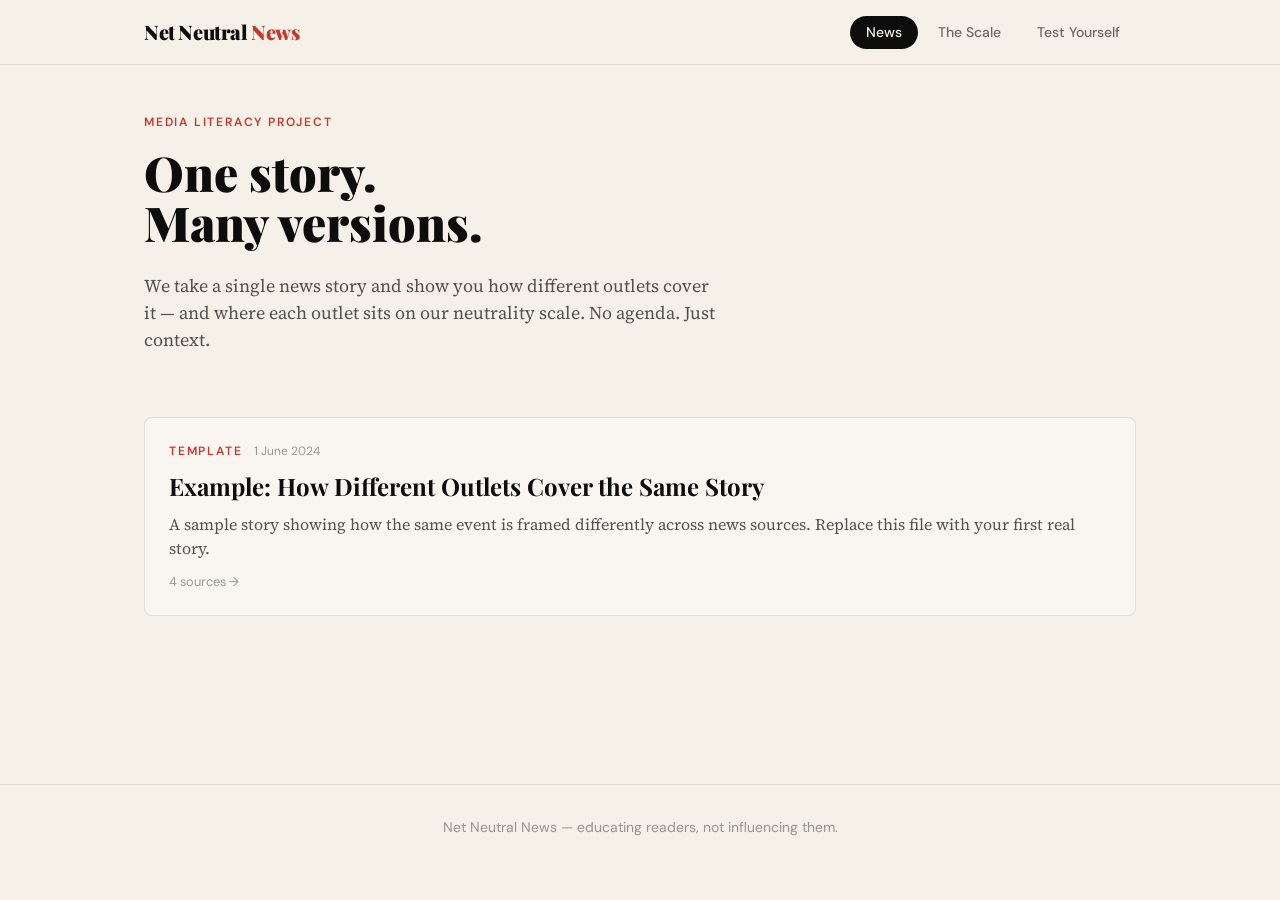
==== index.html @ 78da89da "Fix: moved files to repo root" ====
<!DOCTYPE html>
<html lang="en">
<head>
  <meta charset="UTF-8">
  <meta name="viewport" content="width=device-width, initial-scale=1.0">
  <title>Net Neutral News</title>
  <meta name="description" content="Understand the news without the bias. Compare coverage. Think critically.">
  <link rel="stylesheet" href="/assets/css/style.css">
</head>
<body>
  <div id="navbar-slot"></div>

  <div class="container">
    <p class="eyebrow">Media Literacy Project</p>
    <h1 class="hero">One story.<br>Many versions.</h1>
    <p class="lede">
      We take a single news story and show you how different outlets cover it —
      and where each outlet sits on our neutrality scale. No agenda. Just context.
    </p>

    <div id="stories-list">
      <p class="empty">Loading stories…</p>
    </div>
  </div>

  <div id="footer-slot"></div>

  <script src="/assets/js/site.js"></script>
  <script>
    renderSiteChrome('home');

    (async function () {
      const listEl = document.getElementById('stories-list');
      try {
        const slugs = await loadJSON('stories/index.json');
        if (!slugs.length) {
          listEl.innerHTML = '<p class="empty">No stories yet — add one to /content/stories/</p>';
          return;
        }

        const stories = await Promise.all(
          slugs.map((slug) => loadJSON(`stories/${slug}.json`))
        );
        stories.sort((a, b) => new Date(b.date) - new Date(a.date));

        listEl.innerHTML = stories.map((s) => `
          <a class="story-card" href="/news/?slug=${encodeURIComponent(s.slug)}">
            <div class="story-meta">
              <span class="category">${escapeHTML(s.category)}</span>
              <span class="date">${formatDate(s.date)}</span>
            </div>
            <h2>${escapeHTML(s.title)}</h2>
            <p class="story-summary">${escapeHTML(s.summary)}</p>
            <p class="font-ui" style="margin-top:0.75rem; font-size:0.8rem; color:rgba(13,13,13,0.4);">
              ${s.coverages?.length ?? 0} sources →
            </p>
          </a>
        `).join('');
      } catch (err) {
        console.error(err);
        listEl.innerHTML = '<p class="empty">Failed to load stories.</p>';
      }
    })();
  </script>
</body>
</html>
---- assets/css/style.css ----
@import url('https://fonts.googleapis.com/css2?family=Playfair+Display:wght@400;700;900&family=Source+Serif+4:ital,wght@0,400;0,600;1,400&family=DM+Sans:wght@400;500;600;700&display=swap');

:root {
  --ink: #0D0D0D;
  --paper: #F5F0E8;
  --accent: #C8392B;
  --mist: #ECE9E1;
  --green: #16a34a;
  --red: #dc2626;
}

* { box-sizing: border-box; margin: 0; padding: 0; }

html, body { background: var(--paper); color: var(--ink); }
body {
  font-family: 'Source Serif 4', Georgia, serif;
  min-height: 100vh;
  line-height: 1.5;
}
a { color: inherit; text-decoration: none; }
button { font: inherit; cursor: pointer; }

/* ─── Navbar ───────────────────────────────────────────────── */
.navbar {
  border-bottom: 1px solid rgba(13, 13, 13, 0.1);
  background: rgba(245, 240, 232, 0.9);
  backdrop-filter: blur(8px);
  position: sticky;
  top: 0;
  z-index: 50;
}
.navbar-inner {
  max-width: 1024px;
  margin: 0 auto;
  padding: 0 1rem;
  height: 64px;
  display: flex;
  align-items: center;
  justify-content: space-between;
}
.logo {
  font-family: 'Playfair Display', serif;
  font-weight: 900;
  font-size: 1.25rem;
  letter-spacing: -0.02em;
}
.logo .accent { color: var(--accent); }
.nav-links { display: flex; gap: 0.25rem; flex-wrap: wrap; }
.nav-link {
  padding: 0.375rem 1rem;
  border-radius: 9999px;
  font-family: 'DM Sans', sans-serif;
  font-size: 0.875rem;
  font-weight: 500;
  color: rgba(13, 13, 13, 0.6);
  transition: all 0.2s;
}
.nav-link:hover { color: var(--ink); background: var(--mist); }
.nav-link.active { background: var(--ink); color: var(--paper); }

/* ─── Layout ───────────────────────────────────────────────── */
.container { max-width: 1024px; margin: 0 auto; padding: 3rem 1rem; }
.container-narrow { max-width: 768px; margin: 0 auto; padding: 3rem 1rem; }

/* ─── Typography ───────────────────────────────────────────── */
.eyebrow {
  font-family: 'DM Sans', sans-serif;
  font-size: 0.75rem;
  font-weight: 600;
  letter-spacing: 0.15em;
  text-transform: uppercase;
  color: var(--accent);
  margin-bottom: 1rem;
}
h1.hero {
  font-family: 'Playfair Display', serif;
  font-weight: 900;
  font-size: 3rem;
  line-height: 1.05;
  margin-bottom: 1.5rem;
}
.lede {
  font-size: 1.125rem;
  color: rgba(13, 13, 13, 0.7);
  max-width: 36rem;
  margin-bottom: 4rem;
}
.font-display { font-family: 'Playfair Display', serif; }
.font-ui { font-family: 'DM Sans', sans-serif; }

/* ─── Story list ───────────────────────────────────────────── */
.story-card {
  display: block;
  padding: 1.5rem;
  border: 1px solid rgba(13, 13, 13, 0.1);
  border-radius: 0.5rem;
  background: rgba(255, 255, 255, 0.4);
  margin-bottom: 1.5rem;
  transition: all 0.2s;
}
.story-card:hover { background: rgba(255, 255, 255, 0.8); border-color: rgba(13, 13, 13, 0.3); }
.story-card h2 {
  font-family: 'Playfair Display', serif;
  font-weight: 700;
  font-size: 1.5rem;
  margin: 0.5rem 0;
  transition: color 0.2s;
}
.story-card:hover h2 { color: var(--accent); }
.story-meta {
  display: flex; align-items: center; gap: 0.75rem;
  font-family: 'DM Sans', sans-serif; font-size: 0.75rem;
}
.story-meta .category {
  font-weight: 600; letter-spacing: 0.15em;
  text-transform: uppercase; color: var(--accent);
}
.story-meta .date { color: rgba(13, 13, 13, 0.4); }
.story-summary { color: rgba(13, 13, 13, 0.7); }

/* ─── Story detail ─────────────────────────────────────────── */
.back-link {
  font-family: 'DM Sans', sans-serif; font-size: 0.875rem;
  color: rgba(13, 13, 13, 0.4); margin-bottom: 2rem; display: inline-block;
}
.back-link:hover { color: var(--ink); }
.story-header {
  margin-bottom: 3rem; padding-bottom: 2rem;
  border-bottom: 1px solid rgba(13, 13, 13, 0.1);
}
.story-header h1 {
  font-family: 'Playfair Display', serif;
  font-weight: 900; font-size: 3rem; line-height: 1.1; margin: 1rem 0 1.5rem;
}
.story-summary-large { font-size: 1.25rem; color: rgba(13, 13, 13, 0.7); }
.section-label {
  font-family: 'DM Sans', sans-serif;
  font-size: 0.75rem; font-weight: 600;
  letter-spacing: 0.15em; text-transform: uppercase;
  color: rgba(13, 13, 13, 0.5); margin-bottom: 1.5rem;
}
.coverage {
  border: 1px solid rgba(13, 13, 13, 0.1);
  border-radius: 0.5rem; padding: 1.5rem;
  background: rgba(255, 255, 255, 0.4);
  margin-bottom: 1.5rem;
}
.coverage-head {
  display: flex; justify-content: space-between;
  gap: 1rem; margin-bottom: 1rem; flex-wrap: wrap;
}
.source-name { font-family: 'Playfair Display', serif; font-weight: 700; font-size: 1.125rem; }
.source-desc { font-family: 'DM Sans', sans-serif; font-size: 0.75rem; color: rgba(13, 13, 13, 0.5); margin-top: 0.125rem; }
.coverage-headline {
  font-family: 'Playfair Display', serif; font-weight: 700; font-size: 1.25rem;
  margin-bottom: 0.5rem; line-height: 1.3;
}
.coverage-excerpt { font-style: italic; color: rgba(13, 13, 13, 0.7); margin-bottom: 1rem; }
.bias-notes {
  border-left: 2px solid var(--accent);
  padding: 0.25rem 0 0.25rem 1rem;
  background: rgba(200, 57, 43, 0.05);
}
.bias-notes-label {
  font-family: 'DM Sans', sans-serif; font-size: 0.625rem; font-weight: 600;
  letter-spacing: 0.15em; text-transform: uppercase;
  color: var(--accent); margin-bottom: 0.25rem;
}
.bias-notes-text { font-family: 'DM Sans', sans-serif; font-size: 0.875rem; color: rgba(13, 13, 13, 0.8); }
.read-original {
  display: inline-block; margin-top: 1rem;
  font-family: 'DM Sans', sans-serif; font-size: 0.75rem;
  color: rgba(13, 13, 13, 0.4);
}
.read-original:hover { color: var(--accent); }

/* ─── Bias mini-bar (in coverage) ──────────────────────────── */
.bias-indicator { width: 10rem; flex-shrink: 0; }
.bias-bar-header { display: flex; justify-content: space-between; margin-bottom: 0.375rem;
  font-family: 'DM Sans', sans-serif; font-size: 0.625rem;
  font-weight: 600; letter-spacing: 0.15em; text-transform: uppercase;
}
.bias-bar-header .lbl { color: rgba(13, 13, 13, 0.5); }
.bias-bar-header .val { color: var(--ink); }
.bias-bar {
  position: relative; height: 0.5rem; border-radius: 9999px;
  background: linear-gradient(to right,
    #1d4ed8 0%, #3b82f6 20%, #93c5fd 35%,
    #16a34a 50%, #fca5a5 65%, #ef4444 80%, #991b1b 100%);
}
.bias-marker {
  position: absolute; top: 50%;
  transform: translate(-50%, -50%);
  width: 0.75rem; height: 0.75rem;
  background: var(--ink); border-radius: 9999px;
  border: 2px solid var(--paper);
  box-shadow: 0 2px 4px rgba(0,0,0,0.2);
}

/* ─── Reflection block ─────────────────────────────────────── */
.reflection {
  background: var(--ink); color: var(--paper);
  padding: 2rem; border-radius: 0.5rem; margin-top: 4rem;
}
.reflection h3 { font-family: 'Playfair Display', serif; font-size: 1.5rem; line-height: 1.3; margin: 0.75rem 0 1rem; }
.reflection .quiet { color: rgba(245, 240, 232, 0.6); }
.btn {
  display: inline-block; padding: 0.5rem 1.25rem;
  background: var(--accent); color: var(--paper);
  border-radius: 9999px; border: none;
  font-family: 'DM Sans', sans-serif; font-size: 0.875rem; font-weight: 600;
  transition: background 0.2s;
}
.btn:hover { background: #a82d22; }
.btn-dark { background: var(--ink); }
.btn-dark:hover { background: var(--accent); }
.btn-ghost { background: transparent; color: var(--ink); border: 1px solid rgba(13,13,13,0.2); }
.btn-ghost:hover { background: var(--mist); }

/* ─── Compass page ─────────────────────────────────────────── */
.compass-axes-grid {
  display: grid; grid-template-columns: 1fr 1fr;
  gap: 1.5rem; margin-bottom: 3rem;
}
@media (max-width: 720px) { .compass-axes-grid { grid-template-columns: 1fr; } }
.axis-card {
  border: 1px solid rgba(13, 13, 13, 0.1);
  border-radius: 0.5rem; padding: 1.5rem;
  background: rgba(255, 255, 255, 0.4);
}
.axis-card h3 {
  font-family: 'Playfair Display', serif;
  font-weight: 700; font-size: 1.5rem; margin: 0.5rem 0 0.75rem;
}
.compass-plot-wrapper { max-width: 36rem; margin: 0 auto; }
.compass-plot {
  position: relative; aspect-ratio: 1;
  border: 1px solid rgba(13, 13, 13, 0.2);
  border-radius: 0.5rem;
  background: rgba(255, 255, 255, 0.4);
  overflow: hidden;
}
.compass-quadrants { position: absolute; inset: 0; display: grid; grid-template: 1fr 1fr / 1fr 1fr; }
.compass-quadrants > div:nth-child(1) { background: rgba(219, 234, 254, 0.4); }
.compass-quadrants > div:nth-child(2) { background: rgba(254, 226, 226, 0.4); }
.compass-quadrants > div:nth-child(3) { background: rgba(219, 234, 254, 0.6); }
.compass-quadrants > div:nth-child(4) { background: rgba(254, 226, 226, 0.6); }
.compass-axis-h, .compass-axis-v { position: absolute; background: rgba(13, 13, 13, 0.3); }
.compass-axis-h { top: 50%; left: 0; right: 0; height: 1px; }
.compass-axis-v { left: 50%; top: 0; bottom: 0; width: 1px; }
.compass-label {
  position: absolute;
  font-family: 'DM Sans', sans-serif; font-size: 0.625rem;
  font-weight: 600; letter-spacing: 0.15em; text-transform: uppercase;
}
.compass-label.top { top: 0.5rem; left: 50%; transform: translateX(-50%); color: rgba(13, 13, 13, 0.5); }
.compass-label.bottom { bottom: 0.5rem; left: 50%; transform: translateX(-50%); color: var(--accent); }
.compass-label.left { left: 0.5rem; top: 50%; transform: translateY(-50%) rotate(-90deg); color: #1d4ed8; }
.compass-label.right { right: 0.5rem; top: 50%; transform: translateY(-50%) rotate(90deg); color: #991b1b; }
.compass-dot {
  position: absolute; cursor: pointer;
  transform: translate(-50%, -50%);
  z-index: 2;
}
.compass-dot .point {
  width: 0.75rem; height: 0.75rem;
  border-radius: 9999px; background: var(--ink);
  box-shadow: 0 0 0 4px rgba(245, 240, 232, 0.8);
  transition: all 0.2s;
}
.compass-dot:hover .point { transform: scale(1.5); box-shadow: 0 0 0 4px rgba(200, 57, 43, 0.3); }
.compass-dot .dot-label {
  position: absolute; top: 1rem; left: 50%;
  transform: translateX(-50%); white-space: nowrap;
  font-family: 'DM Sans', sans-serif; font-size: 0.6875rem; font-weight: 600;
}
.compass-dot.user-dot .point {
  background: var(--accent); width: 1.25rem; height: 1.25rem;
  box-shadow: 0 0 0 6px rgba(200, 57, 43, 0.25);
  z-index: 3;
}
.compass-dot.user-dot .dot-label {
  font-weight: 700; color: var(--accent);
  font-size: 0.75rem; top: 1.5rem;
}
.compass-info {
  margin-top: 1.5rem; padding: 1rem;
  background: var(--ink); color: var(--paper);
  border-radius: 0.5rem; min-height: 4.5rem;
}
.compass-info.empty { color: rgba(245, 240, 232, 0.4); font-style: italic; }
.compass-info .name { font-family: 'Playfair Display', serif; font-weight: 700; font-size: 1.125rem; }
.compass-info .desc { font-size: 0.875rem; color: rgba(245, 240, 232, 0.7); margin-top: 0.25rem; }

.method-note {
  margin-top: 4rem; padding: 1.5rem;
  border-left: 4px solid var(--ink); background: var(--mist);
}
.method-note p { color: rgba(13, 13, 13, 0.8); margin-top: 0.5rem; }

/* ─── Quiz ─────────────────────────────────────────────────── */
.quiz-progress-meta {
  display: flex; justify-content: space-between;
  font-family: 'DM Sans', sans-serif; font-size: 0.75rem;
  color: rgba(13, 13, 13, 0.5); margin-bottom: 0.75rem;
}
.quiz-progress-meta .cat {
  text-transform: uppercase; letter-spacing: 0.15em; font-weight: 600;
}
.quiz-progress-bar {
  height: 0.25rem; background: var(--mist);
  border-radius: 9999px; overflow: hidden; margin-bottom: 2.5rem;
}
.quiz-progress-fill {
  height: 100%; background: var(--accent);
  transition: width 0.3s; width: 0%;
}
.quiz-question {
  font-family: 'Playfair Display', serif; font-weight: 700;
  font-size: 1.75rem; line-height: 1.3; margin-bottom: 2rem;
}
.quiz-options { display: flex; flex-direction: column; gap: 0.75rem; margin-bottom: 2rem; }
.quiz-option {
  width: 100%; text-align: left; padding: 1rem;
  border-radius: 0.5rem;
  border: 2px solid rgba(13, 13, 13, 0.1);
  background: rgba(255, 255, 255, 0.4);
  font-family: 'Source Serif 4', Georgia, serif;
  font-size: 1rem; color: var(--ink);
  transition: all 0.2s;
}
.quiz-option:hover:not(:disabled) {
  border-color: rgba(13, 13, 13, 0.4);
  background: rgba(255, 255, 255, 0.8);
}
.quiz-option.selected { border-color: var(--ink); background: rgba(255, 255, 255, 0.95); }
.quiz-option.correct { border-color: var(--green); background: #f0fdf4; }
.quiz-option.wrong { border-color: var(--red); background: #fef2f2; }
.quiz-option.dimmed { opacity: 0.5; }
.quiz-option:disabled { cursor: default; }
.quiz-explanation {
  padding: 1.25rem; background: var(--ink); color: var(--paper);
  border-radius: 0.5rem; margin-bottom: 1.5rem;
}
.quiz-explanation .label {
  font-family: 'DM Sans', sans-serif; font-size: 0.625rem;
  font-weight: 600; letter-spacing: 0.15em; text-transform: uppercase;
  color: var(--accent); margin-bottom: 0.5rem;
}

/* Quiz mode chooser */
.mode-chooser { display: grid; grid-template-columns: 1fr 1fr; gap: 1.25rem; }
@media (max-width: 640px) { .mode-chooser { grid-template-columns: 1fr; } }
.mode-card {
  display: block; padding: 2rem;
  border: 2px solid rgba(13, 13, 13, 0.1);
  border-radius: 0.5rem;
  background: rgba(255, 255, 255, 0.5);
  transition: all 0.2s;
}
.mode-card:hover { border-color: var(--ink); background: rgba(255, 255, 255, 0.9); }
.mode-card h2 { font-family: 'Playfair Display', serif; font-weight: 700; font-size: 1.5rem; margin: 0.5rem 0 0.75rem; }
.mode-card p { color: rgba(13, 13, 13, 0.7); font-size: 0.95rem; }

/* Quiz result */
.quiz-result { text-align: center; }
.quiz-score {
  font-family: 'Playfair Display', serif; font-weight: 900;
  font-size: 4.5rem; margin: 0.5rem 0; line-height: 1;
}
.quiz-verdict {
  font-family: 'Playfair Display', serif; font-weight: 700;
  font-size: 1.5rem; margin-bottom: 1rem;
}
.quiz-result-text { color: rgba(13, 13, 13, 0.7); max-width: 32rem; margin: 0 auto 2rem; }
.quiz-result-actions { display: flex; gap: 0.75rem; justify-content: center; flex-wrap: wrap; }
.share-row {
  margin-top: 1.5rem; padding: 1rem;
  background: var(--mist); border-radius: 0.5rem;
  display: flex; gap: 0.5rem; align-items: center;
}
.share-row input {
  flex: 1; padding: 0.5rem 0.75rem;
  border: 1px solid rgba(13, 13, 13, 0.2);
  border-radius: 0.25rem; background: white;
  font-family: 'DM Sans', sans-serif; font-size: 0.875rem;
  color: var(--ink);
}
.share-row .copy-btn { white-space: nowrap; }
.copy-feedback {
  font-family: 'DM Sans', sans-serif; font-size: 0.75rem;
  color: var(--green); opacity: 0; transition: opacity 0.2s;
}
.copy-feedback.show { opacity: 1; }

footer {
  border-top: 1px solid rgba(13, 13, 13, 0.1);
  margin-top: 6rem; padding: 2rem; text-align: center;
  font-family: 'DM Sans', sans-serif; font-size: 0.875rem;
  color: rgba(13, 13, 13, 0.4);
}

.hidden { display: none !important; }
.empty { font-family: 'DM Sans', sans-serif; color: rgba(13, 13, 13, 0.4); }

@media (max-width: 640px) {
  h1.hero, .story-header h1 { font-size: 2.25rem; }
  .quiz-question { font-size: 1.375rem; }
}
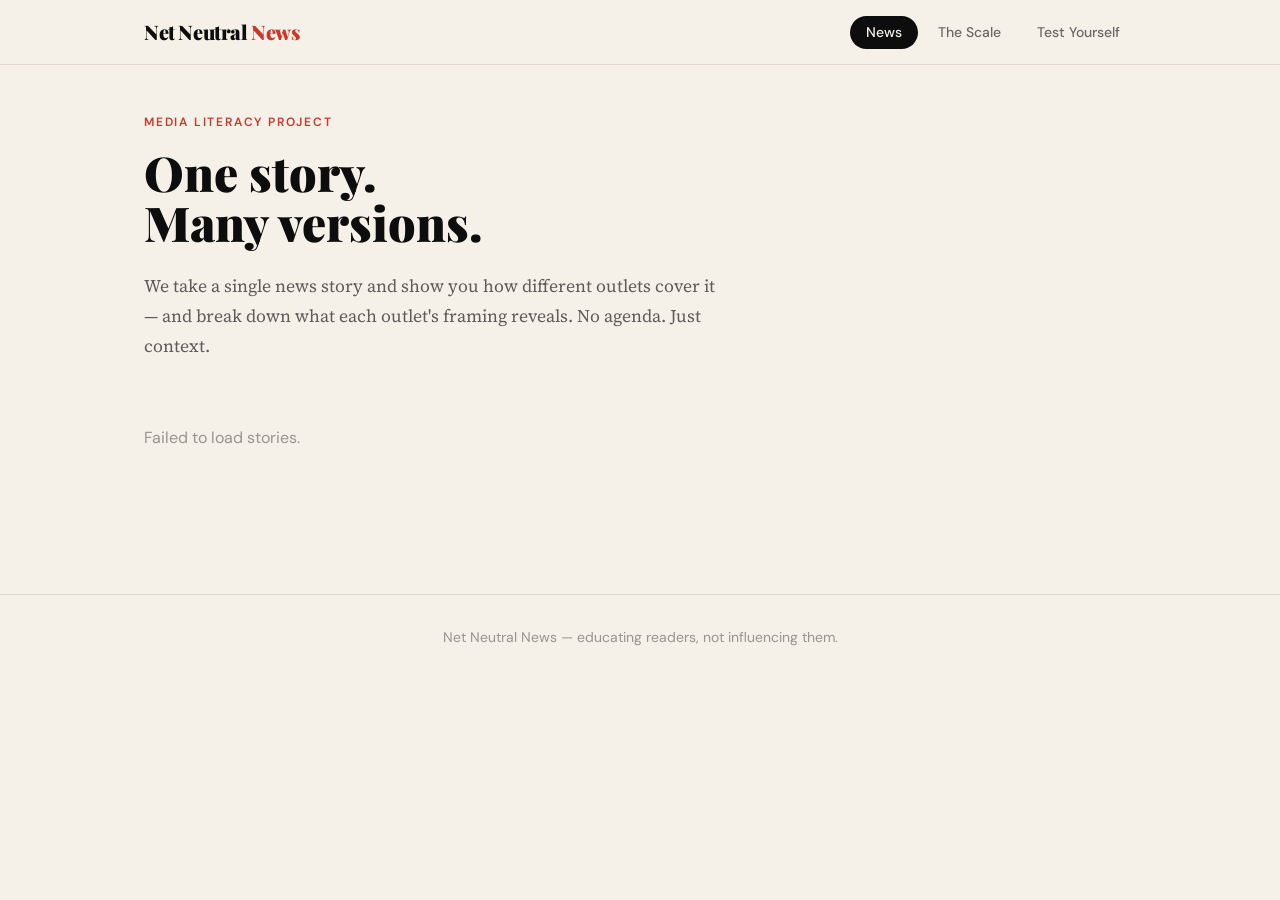
==== commit 142c0d55: "Add June 2 news stories with source comparisons" ====
--- a/index.html
+++ b/index.html
@@ -6,17 +6,59 @@
   <title>Net Neutral News</title>
   <meta name="description" content="Understand the news without the bias. Compare coverage. Think critically.">
   <link rel="stylesheet" href="/assets/css/style.css">
+  <style>
+    .section-heading {
+      font-family: 'DM Sans', sans-serif;
+      font-size: 0.7rem;
+      font-weight: 700;
+      letter-spacing: 0.2em;
+      text-transform: uppercase;
+      color: rgba(13,13,13,0.4);
+      padding: 0.5rem 0 0.75rem;
+      border-top: 1px solid rgba(13,13,13,0.1);
+      margin-top: 2.5rem;
+      margin-bottom: 1rem;
+    }
+    .section-heading:first-child { border-top: none; margin-top: 0; }
+    .story-card-row {
+      display: flex;
+      justify-content: space-between;
+      align-items: flex-start;
+      gap: 1rem;
+    }
+    .story-card-row .sources-count {
+      font-family: 'DM Sans', sans-serif;
+      font-size: 0.75rem;
+      color: rgba(13,13,13,0.35);
+      white-space: nowrap;
+      margin-top: 0.25rem;
+      flex-shrink: 0;
+    }
+    .story-card p.summary {
+      color: rgba(13,13,13,0.65);
+      font-size: 0.975rem;
+      margin-top: 0.375rem;
+    }
+    .date-badge {
+      font-family: 'DM Sans', sans-serif;
+      font-size: 0.7rem;
+      color: rgba(13,13,13,0.35);
+      margin-top: 0.25rem;
+    }
+  </style>
 </head>
 <body>
   <div id="navbar-slot"></div>
 
   <div class="container">
-    <p class="eyebrow">Media Literacy Project</p>
-    <h1 class="hero">One story.<br>Many versions.</h1>
-    <p class="lede">
-      We take a single news story and show you how different outlets cover it —
-      and where each outlet sits on our neutrality scale. No agenda. Just context.
-    </p>
+    <div style="max-width:36rem; margin-bottom:4rem;">
+      <p class="eyebrow">Media Literacy Project</p>
+      <h1 class="hero">One story.<br>Many versions.</h1>
+      <p style="font-size:1.1rem; color:rgba(13,13,13,0.65); line-height:1.7;">
+        We take a single news story and show you how different outlets cover it —
+        and break down what each outlet's framing reveals. No agenda. Just context.
+      </p>
+    </div>
 
     <div id="stories-list">
       <p class="empty">Loading stories…</p>
@@ -29,34 +71,52 @@
   <script>
     renderSiteChrome('home');
 
+    // Category display order
+    const CATEGORY_ORDER = ['Geopolitical', 'Economy', 'Maharashtra', 'Mumbai', 'Template'];
+
     (async function () {
       const listEl = document.getElementById('stories-list');
       try {
         const slugs = await loadJSON('stories/index.json');
         if (!slugs.length) {
-          listEl.innerHTML = '<p class="empty">No stories yet — add one to /content/stories/</p>';
+          listEl.innerHTML = '<p class="empty">No stories yet.</p>';
           return;
         }
 
-        const stories = await Promise.all(
-          slugs.map((slug) => loadJSON(`stories/${slug}.json`))
-        );
+        const stories = await Promise.all(slugs.map(s => loadJSON('stories/' + s + '.json')));
         stories.sort((a, b) => new Date(b.date) - new Date(a.date));
 
-        listEl.innerHTML = stories.map((s) => `
-          <a class="story-card" href="/news/?slug=${encodeURIComponent(s.slug)}">
-            <div class="story-meta">
-              <span class="category">${escapeHTML(s.category)}</span>
-              <span class="date">${formatDate(s.date)}</span>
-            </div>
-            <h2>${escapeHTML(s.title)}</h2>
-            <p class="story-summary">${escapeHTML(s.summary)}</p>
-            <p class="font-ui" style="margin-top:0.75rem; font-size:0.8rem; color:rgba(13,13,13,0.4);">
-              ${s.coverages?.length ?? 0} sources →
-            </p>
-          </a>
+        // Group by category
+        const grouped = {};
+        for (const s of stories) {
+          const cat = s.category || 'Other';
+          if (!grouped[cat]) grouped[cat] = [];
+          grouped[cat].push(s);
+        }
+
+        // Render in order
+        const cats = [
+          ...CATEGORY_ORDER.filter(c => grouped[c]),
+          ...Object.keys(grouped).filter(c => !CATEGORY_ORDER.includes(c))
+        ];
+
+        listEl.innerHTML = cats.map(cat => `
+          <div class="section-heading">${escapeHTML(cat)}</div>
+          ${grouped[cat].map(s => `
+            <a class="story-card" href="/news/?slug=${encodeURIComponent(s.slug)}">
+              <div class="story-card-row">
+                <div>
+                  <h2>${escapeHTML(s.title)}</h2>
+                  <p class="summary">${escapeHTML(s.summary)}</p>
+                  <p class="date-badge">${formatDate(s.date)}</p>
+                </div>
+                <span class="sources-count">${(s.coverages || []).length} sources →</span>
+              </div>
+            </a>
+          `).join('')}
         `).join('');
-      } catch (err) {
+
+      } catch(err) {
         console.error(err);
         listEl.innerHTML = '<p class="empty">Failed to load stories.</p>';
       }
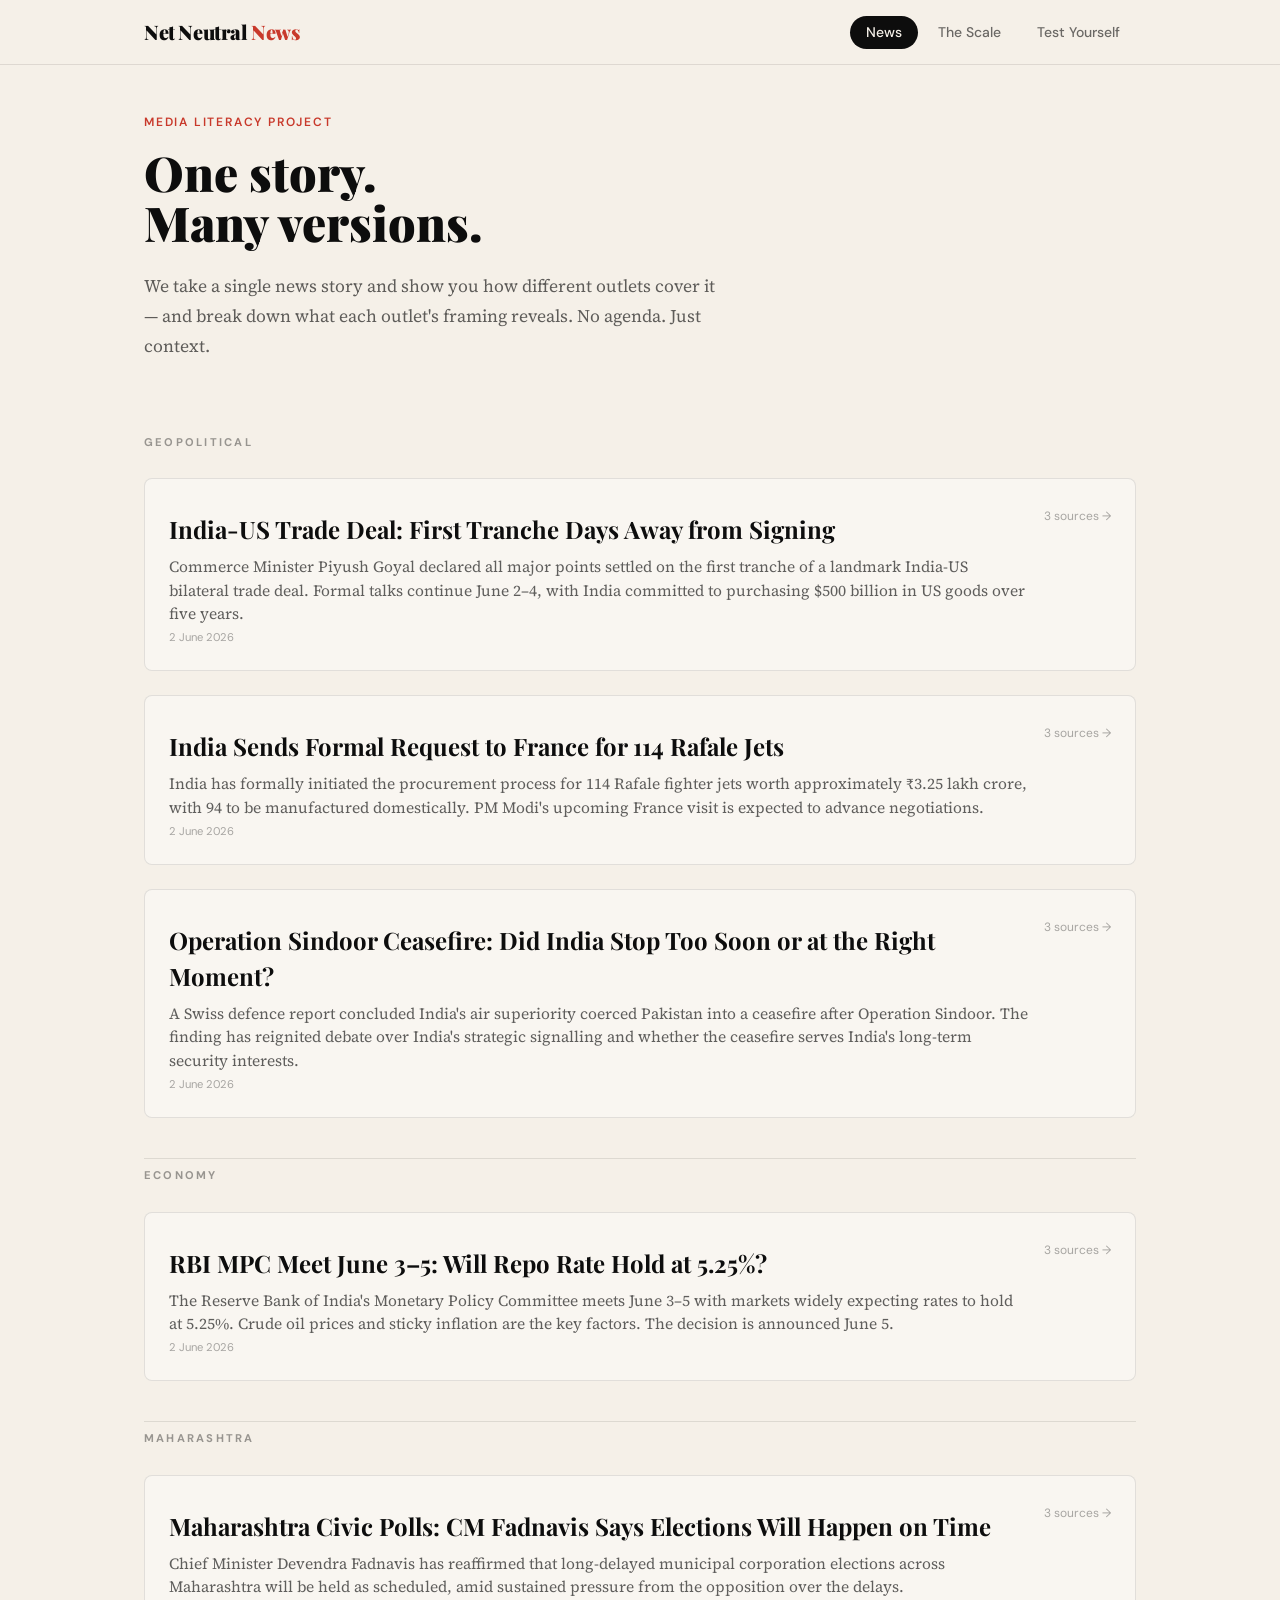
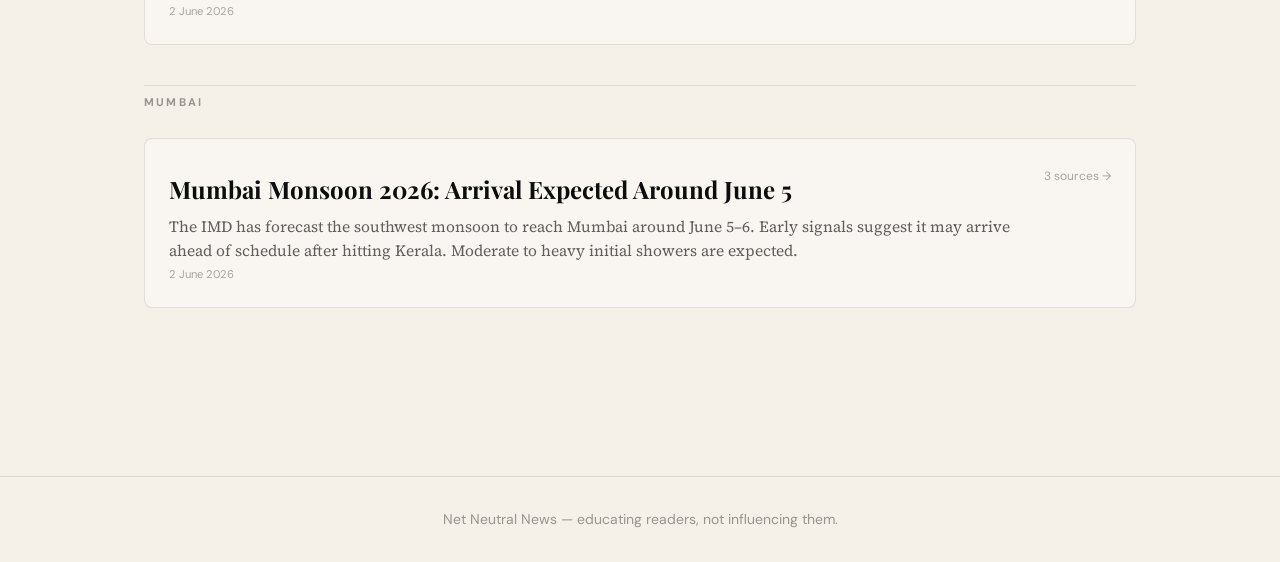
==== commit aa173e91: "Better story error handling and diagnostics" ====
--- a/index.html
+++ b/index.html
@@ -78,12 +78,35 @@
       const listEl = document.getElementById('stories-list');
       try {
         const slugs = await loadJSON('stories/index.json');
+        console.log('Loaded index, slugs:', slugs);
+
         if (!slugs.length) {
           listEl.innerHTML = '<p class="empty">No stories yet.</p>';
           return;
         }
 
-        const stories = await Promise.all(slugs.map(s => loadJSON('stories/' + s + '.json')));
+        // Load each story individually — one failure won't kill the rest
+        const results = await Promise.allSettled(
+          slugs.map(s => loadJSON('stories/' + s + '.json'))
+        );
+
+        const stories = results
+          .map((r, i) => {
+            if (r.status === 'rejected') {
+              console.warn('Failed to load story:', slugs[i], r.reason);
+              return null;
+            }
+            return r.value;
+          })
+          .filter(Boolean);
+
+        console.log('Loaded stories:', stories.length);
+
+        if (!stories.length) {
+          listEl.innerHTML = '<p class="empty">No stories could be loaded.</p>';
+          return;
+        }
+
         stories.sort((a, b) => new Date(b.date) - new Date(a.date));
 
         // Group by category
@@ -117,10 +140,10 @@
         `).join('');
 
       } catch(err) {
-        console.error(err);
-        listEl.innerHTML = '<p class="empty">Failed to load stories.</p>';
+        console.error('Story loader error:', err);
+        listEl.innerHTML = '<p class="empty">Error: ' + escapeHTML(err.message) + '</p>';
       }
     })();
   </script>
 </body>
-</html>
+</html>
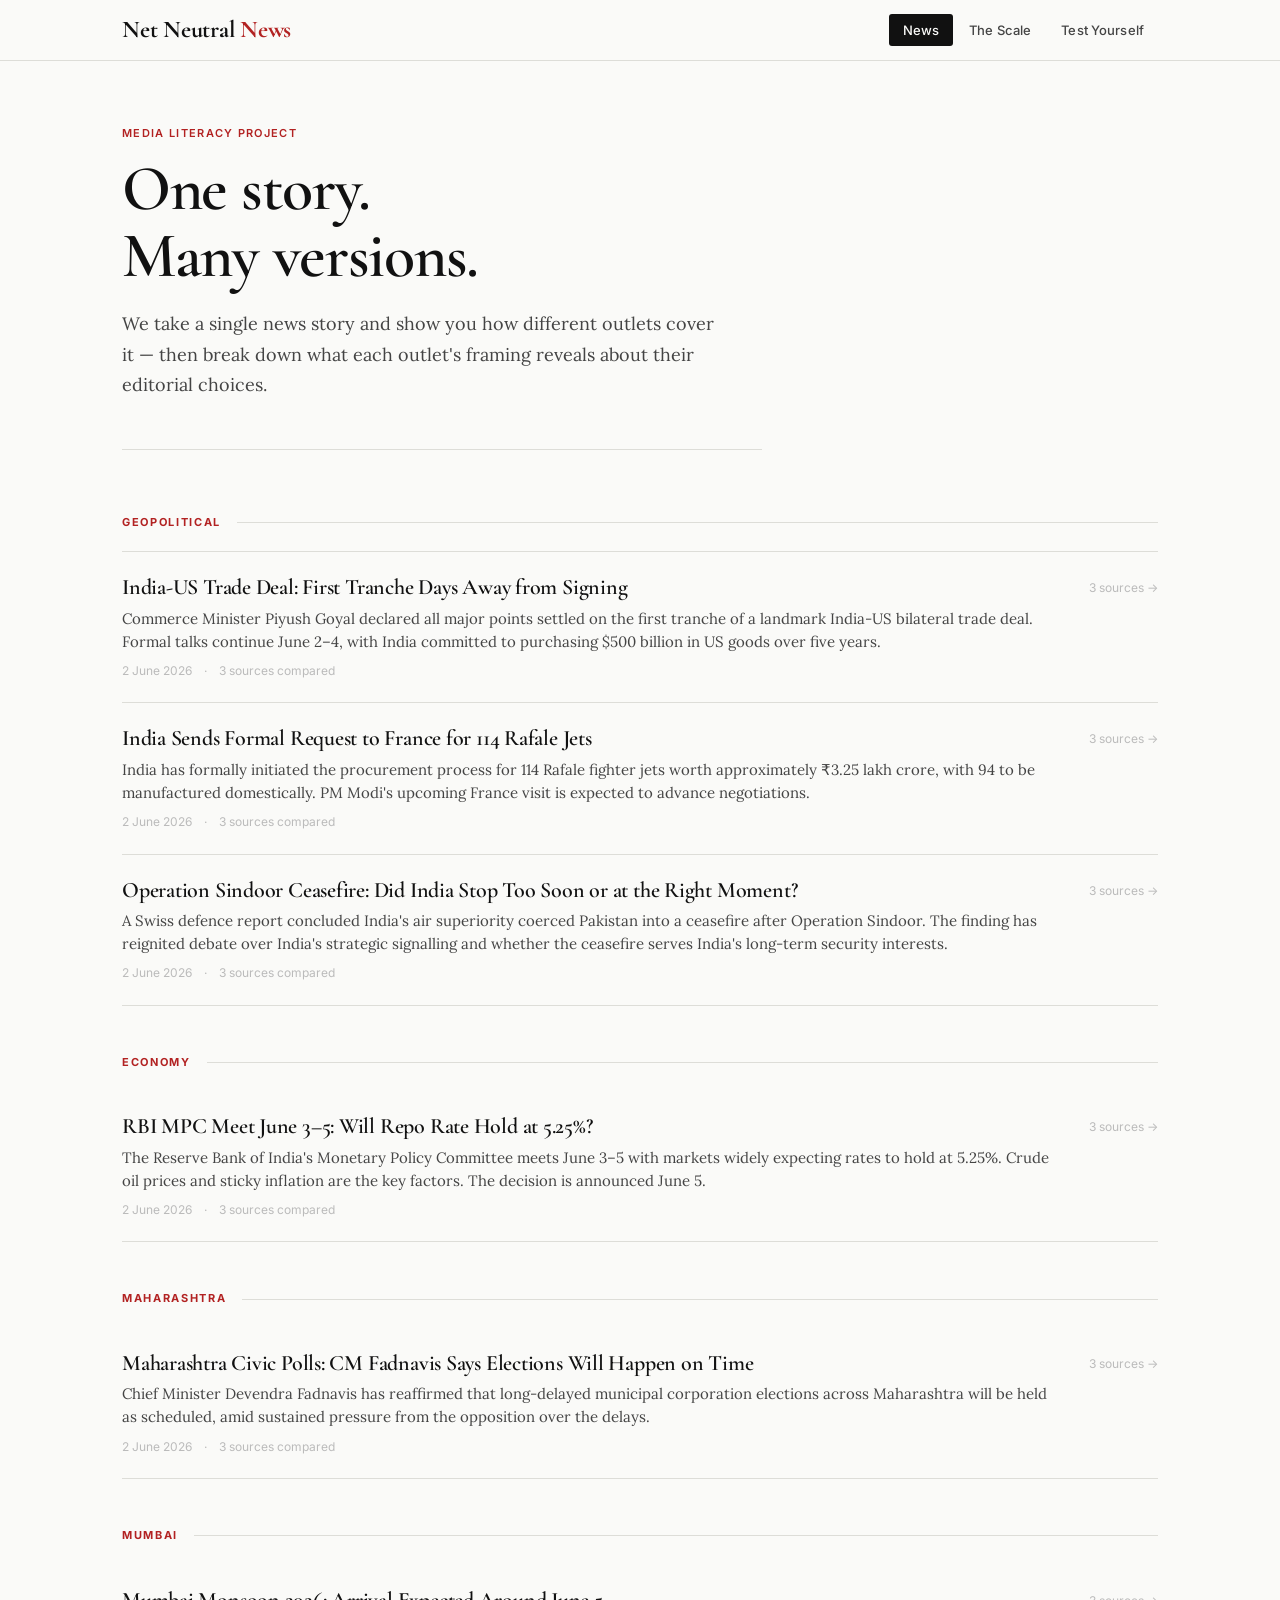
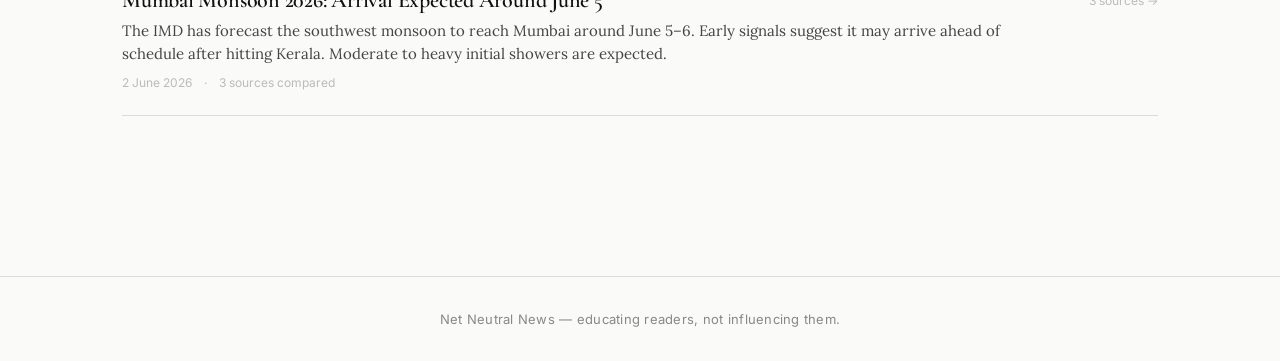
==== commit 95fd02a2: "Update index.html" ====
--- a/index.html
+++ b/index.html
@@ -6,57 +6,17 @@
   <title>Net Neutral News</title>
   <meta name="description" content="Understand the news without the bias. Compare coverage. Think critically.">
   <link rel="stylesheet" href="/assets/css/style.css">
-  <style>
-    .section-heading {
-      font-family: 'DM Sans', sans-serif;
-      font-size: 0.7rem;
-      font-weight: 700;
-      letter-spacing: 0.2em;
-      text-transform: uppercase;
-      color: rgba(13,13,13,0.4);
-      padding: 0.5rem 0 0.75rem;
-      border-top: 1px solid rgba(13,13,13,0.1);
-      margin-top: 2.5rem;
-      margin-bottom: 1rem;
-    }
-    .section-heading:first-child { border-top: none; margin-top: 0; }
-    .story-card-row {
-      display: flex;
-      justify-content: space-between;
-      align-items: flex-start;
-      gap: 1rem;
-    }
-    .story-card-row .sources-count {
-      font-family: 'DM Sans', sans-serif;
-      font-size: 0.75rem;
-      color: rgba(13,13,13,0.35);
-      white-space: nowrap;
-      margin-top: 0.25rem;
-      flex-shrink: 0;
-    }
-    .story-card p.summary {
-      color: rgba(13,13,13,0.65);
-      font-size: 0.975rem;
-      margin-top: 0.375rem;
-    }
-    .date-badge {
-      font-family: 'DM Sans', sans-serif;
-      font-size: 0.7rem;
-      color: rgba(13,13,13,0.35);
-      margin-top: 0.25rem;
-    }
-  </style>
 </head>
 <body>
   <div id="navbar-slot"></div>
 
   <div class="container">
-    <div style="max-width:36rem; margin-bottom:4rem;">
-      <p class="eyebrow">Media Literacy Project</p>
+    <div style="max-width:40rem; margin-bottom:4rem; padding-bottom:3rem; border-bottom:1px solid var(--rule);">
+      <p class="eyebrow eyebrow-accent">Media Literacy Project</p>
       <h1 class="hero">One story.<br>Many versions.</h1>
-      <p style="font-size:1.1rem; color:rgba(13,13,13,0.65); line-height:1.7;">
+      <p class="lede">
         We take a single news story and show you how different outlets cover it —
-        and break down what each outlet's framing reveals. No agenda. Just context.
+        then break down what each outlet's framing reveals about their editorial choices.
       </p>
     </div>
 
@@ -71,36 +31,31 @@
   <script>
     renderSiteChrome('home');
 
-    // Category display order
     const CATEGORY_ORDER = ['Geopolitical', 'Economy', 'Maharashtra', 'Mumbai', 'Template'];
 
     (async function () {
       const listEl = document.getElementById('stories-list');
       try {
         const slugs = await loadJSON('stories/index.json');
-        console.log('Loaded index, slugs:', slugs);
+        console.log('Loaded slugs:', slugs);
 
         if (!slugs.length) {
           listEl.innerHTML = '<p class="empty">No stories yet.</p>';
           return;
         }
 
-        // Load each story individually — one failure won't kill the rest
         const results = await Promise.allSettled(
           slugs.map(s => loadJSON('stories/' + s + '.json'))
         );
 
         const stories = results
           .map((r, i) => {
-            if (r.status === 'rejected') {
-              console.warn('Failed to load story:', slugs[i], r.reason);
-              return null;
-            }
+            if (r.status === 'rejected') { console.warn('Failed:', slugs[i], r.reason); return null; }
             return r.value;
           })
           .filter(Boolean);
 
-        console.log('Loaded stories:', stories.length);
+        console.log('Stories loaded:', stories.length);
 
         if (!stories.length) {
           listEl.innerHTML = '<p class="empty">No stories could be loaded.</p>';
@@ -109,7 +64,6 @@
 
         stories.sort((a, b) => new Date(b.date) - new Date(a.date));
 
-        // Group by category
         const grouped = {};
         for (const s of stories) {
           const cat = s.category || 'Other';
@@ -117,33 +71,39 @@
           grouped[cat].push(s);
         }
 
-        // Render in order
         const cats = [
           ...CATEGORY_ORDER.filter(c => grouped[c]),
           ...Object.keys(grouped).filter(c => !CATEGORY_ORDER.includes(c))
         ];
 
         listEl.innerHTML = cats.map(cat => `
-          <div class="section-heading">${escapeHTML(cat)}</div>
+          <div class="section-divider">
+            <span class="section-divider-label">${escapeHTML(cat)}</span>
+            <span class="section-divider-rule"></span>
+          </div>
           ${grouped[cat].map(s => `
             <a class="story-card" href="/news/?slug=${encodeURIComponent(s.slug)}">
-              <div class="story-card-row">
-                <div>
+              <div class="story-card-inner">
+                <div style="flex:1;">
                   <h2>${escapeHTML(s.title)}</h2>
                   <p class="summary">${escapeHTML(s.summary)}</p>
-                  <p class="date-badge">${formatDate(s.date)}</p>
+                  <div class="meta">
+                    <span>${formatDate(s.date)}</span>
+                    <span class="dot">·</span>
+                    <span>${(s.coverages || []).length} sources compared</span>
+                  </div>
                 </div>
-                <span class="sources-count">${(s.coverages || []).length} sources →</span>
+                <span class="source-count">${(s.coverages || []).length} sources →</span>
               </div>
             </a>
           `).join('')}
         `).join('');
 
       } catch(err) {
-        console.error('Story loader error:', err);
+        console.error('Loader error:', err);
         listEl.innerHTML = '<p class="empty">Error: ' + escapeHTML(err.message) + '</p>';
       }
     })();
   </script>
 </body>
-</html>+</html>
--- a/assets/css/style.css
+++ b/assets/css/style.css
@@ -1,409 +1,663 @@
-@import url('https://fonts.googleapis.com/css2?family=Playfair+Display:wght@400;700;900&family=Source+Serif+4:ital,wght@0,400;0,600;1,400&family=DM+Sans:wght@400;500;600;700&display=swap');
-
+@import url('https://fonts.googleapis.com/css2?family=Cormorant+Garamond:ital,wght@0,400;0,500;0,600;0,700;1,400;1,600&family=Lora:ital,wght@0,400;0,500;0,600;1,400;1,500&family=Inter:wght@300;400;500;600;700&display=swap');
+
+/* ─── Design tokens ──────────────────────────────────────────────── */
 :root {
-  --ink: #0D0D0D;
-  --paper: #F5F0E8;
-  --accent: #C8392B;
-  --mist: #ECE9E1;
-  --green: #16a34a;
-  --red: #dc2626;
-}
-
-* { box-sizing: border-box; margin: 0; padding: 0; }
-
-html, body { background: var(--paper); color: var(--ink); }
+  --ink:         #111111;
+  --ink-2:       #444444;
+  --ink-3:       #888888;
+  --ink-4:       #BBBBBB;
+  --paper:       #FAFAF8;
+  --paper-2:     #F3F3F0;
+  --paper-3:     #E8E8E4;
+  --accent:      #B22222;       /* deep red — classic broadsheet */
+  --accent-2:    #8B1A1A;
+  --rule:        #DDDDD8;
+
+  --font-display: 'Cormorant Garamond', 'Georgia', serif;
+  --font-body:    'Lora', 'Georgia', serif;
+  --font-ui:      'Inter', system-ui, sans-serif;
+}
+
+/* ─── Reset ──────────────────────────────────────────────────────── */
+*, *::before, *::after { box-sizing: border-box; margin: 0; padding: 0; }
+html { font-size: 16px; -webkit-font-smoothing: antialiased; }
 body {
-  font-family: 'Source Serif 4', Georgia, serif;
+  background: var(--paper);
+  color: var(--ink);
+  font-family: var(--font-body);
+  line-height: 1.6;
   min-height: 100vh;
-  line-height: 1.5;
 }
 a { color: inherit; text-decoration: none; }
-button { font: inherit; cursor: pointer; }
-
-/* ─── Navbar ───────────────────────────────────────────────── */
+button { font: inherit; cursor: pointer; border: none; background: none; }
+img { display: block; max-width: 100%; }
+
+/* ─── Navbar ─────────────────────────────────────────────────────── */
 .navbar {
-  border-bottom: 1px solid rgba(13, 13, 13, 0.1);
-  background: rgba(245, 240, 232, 0.9);
-  backdrop-filter: blur(8px);
+  border-bottom: 1px solid var(--rule);
+  background: var(--paper);
   position: sticky;
   top: 0;
-  z-index: 50;
+  z-index: 100;
 }
 .navbar-inner {
-  max-width: 1024px;
+  max-width: 1100px;
   margin: 0 auto;
-  padding: 0 1rem;
-  height: 64px;
+  padding: 0 2rem;
+  height: 60px;
   display: flex;
   align-items: center;
   justify-content: space-between;
 }
 .logo {
-  font-family: 'Playfair Display', serif;
-  font-weight: 900;
-  font-size: 1.25rem;
+  font-family: var(--font-display);
+  font-weight: 700;
+  font-size: 1.5rem;
+  letter-spacing: -0.01em;
+  line-height: 1;
+}
+.logo .accent { color: var(--accent); }
+.nav-links { display: flex; gap: 0.125rem; }
+.nav-link {
+  padding: 0.375rem 0.875rem;
+  border-radius: 3px;
+  font-family: var(--font-ui);
+  font-size: 0.8125rem;
+  font-weight: 500;
+  letter-spacing: 0.01em;
+  color: var(--ink-2);
+  transition: background 0.15s, color 0.15s;
+}
+.nav-link:hover { color: var(--ink); background: var(--paper-2); }
+.nav-link.active { background: var(--ink); color: var(--paper); }
+
+/* ─── Layout ─────────────────────────────────────────────────────── */
+.container        { max-width: 1100px; margin: 0 auto; padding: 4rem 2rem; }
+.container-narrow { max-width:  780px; margin: 0 auto; padding: 4rem 2rem; }
+
+/* ─── Section label ──────────────────────────────────────────────── */
+.section-label, .eyebrow {
+  font-family: var(--font-ui);
+  font-size: 0.6875rem;
+  font-weight: 600;
+  letter-spacing: 0.12em;
+  text-transform: uppercase;
+  color: var(--ink-3);
+}
+.eyebrow-accent { color: var(--accent); }
+
+/* ─── Hero headline ──────────────────────────────────────────────── */
+h1.hero {
+  font-family: var(--font-display);
+  font-weight: 600;
+  font-size: clamp(2.5rem, 5vw, 4rem);
+  line-height: 1.05;
   letter-spacing: -0.02em;
-}
-.logo .accent { color: var(--accent); }
-.nav-links { display: flex; gap: 0.25rem; flex-wrap: wrap; }
-.nav-link {
-  padding: 0.375rem 1rem;
-  border-radius: 9999px;
-  font-family: 'DM Sans', sans-serif;
-  font-size: 0.875rem;
-  font-weight: 500;
-  color: rgba(13, 13, 13, 0.6);
-  transition: all 0.2s;
-}
-.nav-link:hover { color: var(--ink); background: var(--mist); }
-.nav-link.active { background: var(--ink); color: var(--paper); }
-
-/* ─── Layout ───────────────────────────────────────────────── */
-.container { max-width: 1024px; margin: 0 auto; padding: 3rem 1rem; }
-.container-narrow { max-width: 768px; margin: 0 auto; padding: 3rem 1rem; }
-
-/* ─── Typography ───────────────────────────────────────────── */
-.eyebrow {
-  font-family: 'DM Sans', sans-serif;
-  font-size: 0.75rem;
-  font-weight: 600;
+  margin: 0.75rem 0 1.25rem;
+}
+.lede {
+  font-family: var(--font-body);
+  font-size: 1.125rem;
+  color: var(--ink-2);
+  line-height: 1.7;
+  max-width: 38rem;
+}
+
+/* ─── Homepage story list ────────────────────────────────────────── */
+.section-divider {
+  display: flex;
+  align-items: center;
+  gap: 1rem;
+  margin: 3rem 0 1.25rem;
+}
+.section-divider-label {
+  font-family: var(--font-ui);
+  font-size: 0.6875rem;
+  font-weight: 700;
   letter-spacing: 0.15em;
   text-transform: uppercase;
   color: var(--accent);
-  margin-bottom: 1rem;
-}
-h1.hero {
-  font-family: 'Playfair Display', serif;
-  font-weight: 900;
-  font-size: 3rem;
-  line-height: 1.05;
-  margin-bottom: 1.5rem;
-}
-.lede {
-  font-size: 1.125rem;
-  color: rgba(13, 13, 13, 0.7);
-  max-width: 36rem;
-  margin-bottom: 4rem;
-}
-.font-display { font-family: 'Playfair Display', serif; }
-.font-ui { font-family: 'DM Sans', sans-serif; }
-
-/* ─── Story list ───────────────────────────────────────────── */
+  white-space: nowrap;
+}
+.section-divider-rule {
+  flex: 1;
+  height: 1px;
+  background: var(--rule);
+}
+
 .story-card {
   display: block;
-  padding: 1.5rem;
-  border: 1px solid rgba(13, 13, 13, 0.1);
-  border-radius: 0.5rem;
-  background: rgba(255, 255, 255, 0.4);
-  margin-bottom: 1.5rem;
-  transition: all 0.2s;
-}
-.story-card:hover { background: rgba(255, 255, 255, 0.8); border-color: rgba(13, 13, 13, 0.3); }
+  padding: 1.375rem 0;
+  border-bottom: 1px solid var(--rule);
+  transition: none;
+}
+.story-card:first-of-type { border-top: 1px solid var(--rule); }
+.story-card-inner {
+  display: flex;
+  justify-content: space-between;
+  align-items: flex-start;
+  gap: 2rem;
+}
 .story-card h2 {
-  font-family: 'Playfair Display', serif;
-  font-weight: 700;
-  font-size: 1.5rem;
-  margin: 0.5rem 0;
-  transition: color 0.2s;
+  font-family: var(--font-display);
+  font-weight: 600;
+  font-size: 1.375rem;
+  line-height: 1.2;
+  letter-spacing: -0.01em;
+  margin-bottom: 0.375rem;
+  transition: color 0.15s;
 }
 .story-card:hover h2 { color: var(--accent); }
-.story-meta {
-  display: flex; align-items: center; gap: 0.75rem;
-  font-family: 'DM Sans', sans-serif; font-size: 0.75rem;
-}
-.story-meta .category {
-  font-weight: 600; letter-spacing: 0.15em;
-  text-transform: uppercase; color: var(--accent);
-}
-.story-meta .date { color: rgba(13, 13, 13, 0.4); }
-.story-summary { color: rgba(13, 13, 13, 0.7); }
-
-/* ─── Story detail ─────────────────────────────────────────── */
+.story-card .summary {
+  font-family: var(--font-body);
+  font-size: 0.9375rem;
+  color: var(--ink-2);
+  line-height: 1.55;
+  margin-bottom: 0.5rem;
+}
+.story-card .meta {
+  font-family: var(--font-ui);
+  font-size: 0.75rem;
+  color: var(--ink-4);
+  display: flex;
+  align-items: center;
+  gap: 0.75rem;
+}
+.story-card .meta .dot { color: var(--ink-4); }
+.story-card .source-count {
+  font-family: var(--font-ui);
+  font-size: 0.75rem;
+  color: var(--ink-4);
+  white-space: nowrap;
+  flex-shrink: 0;
+  padding-top: 0.25rem;
+  transition: color 0.15s;
+}
+.story-card:hover .source-count { color: var(--accent); }
+
+/* ─── Story detail ───────────────────────────────────────────────── */
 .back-link {
-  font-family: 'DM Sans', sans-serif; font-size: 0.875rem;
-  color: rgba(13, 13, 13, 0.4); margin-bottom: 2rem; display: inline-block;
+  font-family: var(--font-ui);
+  font-size: 0.8125rem;
+  color: var(--ink-3);
+  display: inline-flex;
+  align-items: center;
+  gap: 0.375rem;
+  margin-bottom: 2.5rem;
+  transition: color 0.15s;
 }
 .back-link:hover { color: var(--ink); }
+
 .story-header {
-  margin-bottom: 3rem; padding-bottom: 2rem;
-  border-bottom: 1px solid rgba(13, 13, 13, 0.1);
+  padding-bottom: 2.5rem;
+  margin-bottom: 3rem;
+  border-bottom: 3px double var(--rule);
+}
+.story-header .kicker {
+  font-family: var(--font-ui);
+  font-size: 0.6875rem;
+  font-weight: 700;
+  letter-spacing: 0.12em;
+  text-transform: uppercase;
+  color: var(--accent);
+  margin-bottom: 0.75rem;
 }
 .story-header h1 {
-  font-family: 'Playfair Display', serif;
-  font-weight: 900; font-size: 3rem; line-height: 1.1; margin: 1rem 0 1.5rem;
-}
-.story-summary-large { font-size: 1.25rem; color: rgba(13, 13, 13, 0.7); }
-.section-label {
-  font-family: 'DM Sans', sans-serif;
-  font-size: 0.75rem; font-weight: 600;
-  letter-spacing: 0.15em; text-transform: uppercase;
-  color: rgba(13, 13, 13, 0.5); margin-bottom: 1.5rem;
+  font-family: var(--font-display);
+  font-weight: 600;
+  font-size: clamp(1.875rem, 4vw, 3rem);
+  line-height: 1.1;
+  letter-spacing: -0.02em;
+  margin-bottom: 1.25rem;
+}
+.story-header .standfirst {
+  font-family: var(--font-body);
+  font-size: 1.1rem;
+  font-style: italic;
+  color: var(--ink-2);
+  line-height: 1.65;
+  border-left: 3px solid var(--accent);
+  padding-left: 1.25rem;
+}
+.story-header .meta {
+  font-family: var(--font-ui);
+  font-size: 0.75rem;
+  color: var(--ink-3);
+  margin-top: 1.25rem;
+}
+
+/* ─── Coverage cards ─────────────────────────────────────────────── */
+.coverage-section-label {
+  font-family: var(--font-ui);
+  font-size: 0.6875rem;
+  font-weight: 700;
+  letter-spacing: 0.12em;
+  text-transform: uppercase;
+  color: var(--ink-3);
+  margin-bottom: 2rem;
+  padding-bottom: 0.75rem;
+  border-bottom: 1px solid var(--rule);
 }
 .coverage {
-  border: 1px solid rgba(13, 13, 13, 0.1);
-  border-radius: 0.5rem; padding: 1.5rem;
-  background: rgba(255, 255, 255, 0.4);
-  margin-bottom: 1.5rem;
-}
+  margin-bottom: 2.5rem;
+  padding-bottom: 2.5rem;
+  border-bottom: 1px solid var(--rule);
+}
+.coverage:last-child { border-bottom: none; }
 .coverage-head {
-  display: flex; justify-content: space-between;
-  gap: 1rem; margin-bottom: 1rem; flex-wrap: wrap;
-}
-.source-name { font-family: 'Playfair Display', serif; font-weight: 700; font-size: 1.125rem; }
-.source-desc { font-family: 'DM Sans', sans-serif; font-size: 0.75rem; color: rgba(13, 13, 13, 0.5); margin-top: 0.125rem; }
+  display: flex;
+  justify-content: space-between;
+  align-items: flex-start;
+  gap: 1.5rem;
+  margin-bottom: 1rem;
+  flex-wrap: wrap;
+}
+.source-name {
+  font-family: var(--font-display);
+  font-weight: 700;
+  font-size: 1.125rem;
+  letter-spacing: -0.01em;
+}
+.source-desc {
+  font-family: var(--font-ui);
+  font-size: 0.75rem;
+  color: var(--ink-3);
+  margin-top: 0.2rem;
+}
 .coverage-headline {
-  font-family: 'Playfair Display', serif; font-weight: 700; font-size: 1.25rem;
-  margin-bottom: 0.5rem; line-height: 1.3;
-}
-.coverage-excerpt { font-style: italic; color: rgba(13, 13, 13, 0.7); margin-bottom: 1rem; }
+  font-family: var(--font-display);
+  font-weight: 600;
+  font-size: 1.3rem;
+  line-height: 1.25;
+  letter-spacing: -0.01em;
+  margin-bottom: 0.75rem;
+  color: var(--ink);
+}
+.coverage-excerpt {
+  font-family: var(--font-body);
+  font-size: 0.9375rem;
+  font-style: italic;
+  color: var(--ink-2);
+  line-height: 1.65;
+  margin-bottom: 1.25rem;
+  padding-left: 1rem;
+  border-left: 2px solid var(--paper-3);
+}
 .bias-notes {
-  border-left: 2px solid var(--accent);
-  padding: 0.25rem 0 0.25rem 1rem;
-  background: rgba(200, 57, 43, 0.05);
+  background: var(--paper-2);
+  border-left: 3px solid var(--accent);
+  padding: 0.875rem 1rem;
 }
 .bias-notes-label {
-  font-family: 'DM Sans', sans-serif; font-size: 0.625rem; font-weight: 600;
-  letter-spacing: 0.15em; text-transform: uppercase;
-  color: var(--accent); margin-bottom: 0.25rem;
-}
-.bias-notes-text { font-family: 'DM Sans', sans-serif; font-size: 0.875rem; color: rgba(13, 13, 13, 0.8); }
+  font-family: var(--font-ui);
+  font-size: 0.625rem;
+  font-weight: 700;
+  letter-spacing: 0.12em;
+  text-transform: uppercase;
+  color: var(--accent);
+  margin-bottom: 0.375rem;
+}
+.bias-notes-text {
+  font-family: var(--font-ui);
+  font-size: 0.875rem;
+  color: var(--ink-2);
+  line-height: 1.6;
+}
 .read-original {
-  display: inline-block; margin-top: 1rem;
-  font-family: 'DM Sans', sans-serif; font-size: 0.75rem;
-  color: rgba(13, 13, 13, 0.4);
-}
-.read-original:hover { color: var(--accent); }
-
-/* ─── Bias mini-bar (in coverage) ──────────────────────────── */
-.bias-indicator { width: 10rem; flex-shrink: 0; }
-.bias-bar-header { display: flex; justify-content: space-between; margin-bottom: 0.375rem;
-  font-family: 'DM Sans', sans-serif; font-size: 0.625rem;
-  font-weight: 600; letter-spacing: 0.15em; text-transform: uppercase;
-}
-.bias-bar-header .lbl { color: rgba(13, 13, 13, 0.5); }
-.bias-bar-header .val { color: var(--ink); }
+  display: inline-block;
+  margin-top: 0.875rem;
+  font-family: var(--font-ui);
+  font-size: 0.75rem;
+  color: var(--ink-3);
+  border-bottom: 1px solid var(--rule);
+  padding-bottom: 1px;
+  transition: color 0.15s, border-color 0.15s;
+}
+.read-original:hover { color: var(--accent); border-color: var(--accent); }
+
+/* ─── Bias mini indicator ────────────────────────────────────────── */
+.bias-indicator { width: 9rem; flex-shrink: 0; }
+.bias-bar-header {
+  display: flex;
+  justify-content: space-between;
+  margin-bottom: 0.375rem;
+  font-family: var(--font-ui);
+  font-size: 0.6rem;
+  font-weight: 600;
+  letter-spacing: 0.08em;
+  text-transform: uppercase;
+}
+.bias-bar-header .lbl { color: var(--ink-3); }
+.bias-bar-header .val { color: var(--ink); font-weight: 700; }
 .bias-bar {
-  position: relative; height: 0.5rem; border-radius: 9999px;
+  position: relative;
+  height: 4px;
+  border-radius: 2px;
   background: linear-gradient(to right,
-    #1d4ed8 0%, #3b82f6 20%, #93c5fd 35%,
-    #16a34a 50%, #fca5a5 65%, #ef4444 80%, #991b1b 100%);
+    #1a56db 0%, #4a90e2 20%, #a8c7f5 38%,
+    #2a9d5c 50%,
+    #f5a8a8 62%, #e05252 80%, #8b1a1a 100%);
 }
 .bias-marker {
-  position: absolute; top: 50%;
+  position: absolute;
+  top: 50%;
   transform: translate(-50%, -50%);
-  width: 0.75rem; height: 0.75rem;
-  background: var(--ink); border-radius: 9999px;
+  width: 10px; height: 10px;
+  background: var(--ink);
+  border-radius: 50%;
   border: 2px solid var(--paper);
-  box-shadow: 0 2px 4px rgba(0,0,0,0.2);
-}
-
-/* ─── Reflection block ─────────────────────────────────────── */
+  box-shadow: 0 1px 3px rgba(0,0,0,0.3);
+}
+
+/* ─── Reflection block ───────────────────────────────────────────── */
 .reflection {
-  background: var(--ink); color: var(--paper);
-  padding: 2rem; border-radius: 0.5rem; margin-top: 4rem;
-}
-.reflection h3 { font-family: 'Playfair Display', serif; font-size: 1.5rem; line-height: 1.3; margin: 0.75rem 0 1rem; }
-.reflection .quiet { color: rgba(245, 240, 232, 0.6); }
+  background: var(--ink);
+  color: var(--paper);
+  padding: 2.5rem;
+  margin-top: 4rem;
+}
+.reflection .kicker {
+  font-family: var(--font-ui);
+  font-size: 0.6875rem;
+  font-weight: 600;
+  letter-spacing: 0.12em;
+  text-transform: uppercase;
+  color: var(--accent);
+  margin-bottom: 0.75rem;
+}
+.reflection h3 {
+  font-family: var(--font-display);
+  font-weight: 600;
+  font-size: 1.625rem;
+  line-height: 1.3;
+  letter-spacing: -0.01em;
+  margin-bottom: 1.25rem;
+}
+.reflection .quiet { color: rgba(250,250,248,0.55); }
+
+/* ─── Buttons ────────────────────────────────────────────────────── */
 .btn {
-  display: inline-block; padding: 0.5rem 1.25rem;
-  background: var(--accent); color: var(--paper);
-  border-radius: 9999px; border: none;
-  font-family: 'DM Sans', sans-serif; font-size: 0.875rem; font-weight: 600;
-  transition: background 0.2s;
-}
-.btn:hover { background: #a82d22; }
+  display: inline-block;
+  padding: 0.5rem 1.25rem;
+  background: var(--accent);
+  color: var(--paper);
+  font-family: var(--font-ui);
+  font-size: 0.8125rem;
+  font-weight: 600;
+  letter-spacing: 0.02em;
+  border: none;
+  cursor: pointer;
+  transition: background 0.15s;
+}
+.btn:hover { background: var(--accent-2); }
 .btn-dark { background: var(--ink); }
 .btn-dark:hover { background: var(--accent); }
-.btn-ghost { background: transparent; color: var(--ink); border: 1px solid rgba(13,13,13,0.2); }
-.btn-ghost:hover { background: var(--mist); }
-
-/* ─── Compass page ─────────────────────────────────────────── */
+.btn-ghost {
+  background: transparent;
+  color: var(--ink);
+  border: 1px solid var(--rule);
+}
+.btn-ghost:hover { background: var(--paper-2); border-color: var(--ink-4); }
+
+/* ─── Compass page ───────────────────────────────────────────────── */
 .compass-axes-grid {
-  display: grid; grid-template-columns: 1fr 1fr;
-  gap: 1.5rem; margin-bottom: 3rem;
-}
-@media (max-width: 720px) { .compass-axes-grid { grid-template-columns: 1fr; } }
+  display: grid;
+  grid-template-columns: 1fr 1fr;
+  gap: 1.5rem;
+  margin-bottom: 3rem;
+}
+@media (max-width: 680px) { .compass-axes-grid { grid-template-columns: 1fr; } }
 .axis-card {
-  border: 1px solid rgba(13, 13, 13, 0.1);
-  border-radius: 0.5rem; padding: 1.5rem;
-  background: rgba(255, 255, 255, 0.4);
+  border: 1px solid var(--rule);
+  padding: 1.5rem;
+  background: var(--paper);
 }
 .axis-card h3 {
-  font-family: 'Playfair Display', serif;
-  font-weight: 700; font-size: 1.5rem; margin: 0.5rem 0 0.75rem;
-}
-.compass-plot-wrapper { max-width: 36rem; margin: 0 auto; }
+  font-family: var(--font-display);
+  font-weight: 600;
+  font-size: 1.375rem;
+  letter-spacing: -0.01em;
+  margin: 0.5rem 0 0.75rem;
+}
+.axis-card p { font-size: 0.9375rem; color: var(--ink-2); line-height: 1.6; }
+.compass-plot-wrapper { max-width: 34rem; margin: 0 auto; }
 .compass-plot {
-  position: relative; aspect-ratio: 1;
-  border: 1px solid rgba(13, 13, 13, 0.2);
-  border-radius: 0.5rem;
-  background: rgba(255, 255, 255, 0.4);
+  position: relative;
+  aspect-ratio: 1;
+  border: 1px solid var(--rule);
+  background: var(--paper);
   overflow: hidden;
 }
 .compass-quadrants { position: absolute; inset: 0; display: grid; grid-template: 1fr 1fr / 1fr 1fr; }
-.compass-quadrants > div:nth-child(1) { background: rgba(219, 234, 254, 0.4); }
-.compass-quadrants > div:nth-child(2) { background: rgba(254, 226, 226, 0.4); }
-.compass-quadrants > div:nth-child(3) { background: rgba(219, 234, 254, 0.6); }
-.compass-quadrants > div:nth-child(4) { background: rgba(254, 226, 226, 0.6); }
-.compass-axis-h, .compass-axis-v { position: absolute; background: rgba(13, 13, 13, 0.3); }
+.compass-quadrants > div:nth-child(1),
+.compass-quadrants > div:nth-child(3) { background: rgba(26,86,219,0.04); }
+.compass-quadrants > div:nth-child(2),
+.compass-quadrants > div:nth-child(4) { background: rgba(178,34,34,0.04); }
+.compass-axis-h, .compass-axis-v { position: absolute; background: var(--rule); }
 .compass-axis-h { top: 50%; left: 0; right: 0; height: 1px; }
 .compass-axis-v { left: 50%; top: 0; bottom: 0; width: 1px; }
 .compass-label {
   position: absolute;
-  font-family: 'DM Sans', sans-serif; font-size: 0.625rem;
-  font-weight: 600; letter-spacing: 0.15em; text-transform: uppercase;
-}
-.compass-label.top { top: 0.5rem; left: 50%; transform: translateX(-50%); color: rgba(13, 13, 13, 0.5); }
-.compass-label.bottom { bottom: 0.5rem; left: 50%; transform: translateX(-50%); color: var(--accent); }
-.compass-label.left { left: 0.5rem; top: 50%; transform: translateY(-50%) rotate(-90deg); color: #1d4ed8; }
-.compass-label.right { right: 0.5rem; top: 50%; transform: translateY(-50%) rotate(90deg); color: #991b1b; }
+  font-family: var(--font-ui);
+  font-size: 0.6rem;
+  font-weight: 700;
+  letter-spacing: 0.12em;
+  text-transform: uppercase;
+}
+.compass-label.top    { top: 0.625rem; left: 50%; transform: translateX(-50%); color: var(--ink-3); }
+.compass-label.bottom { bottom: 0.625rem; left: 50%; transform: translateX(-50%); color: var(--accent); }
+.compass-label.left   { left: 0.625rem; top: 50%; transform: translateY(-50%) rotate(-90deg); color: #1a56db; }
+.compass-label.right  { right: 0.625rem; top: 50%; transform: translateY(-50%) rotate(90deg); color: #8b1a1a; }
 .compass-dot {
-  position: absolute; cursor: pointer;
+  position: absolute;
+  cursor: pointer;
   transform: translate(-50%, -50%);
   z-index: 2;
 }
 .compass-dot .point {
-  width: 0.75rem; height: 0.75rem;
-  border-radius: 9999px; background: var(--ink);
-  box-shadow: 0 0 0 4px rgba(245, 240, 232, 0.8);
-  transition: all 0.2s;
-}
-.compass-dot:hover .point { transform: scale(1.5); box-shadow: 0 0 0 4px rgba(200, 57, 43, 0.3); }
+  width: 10px; height: 10px;
+  border-radius: 50%;
+  background: var(--ink);
+  box-shadow: 0 0 0 3px rgba(250,250,248,0.9);
+  transition: transform 0.15s;
+}
+.compass-dot:hover .point { transform: scale(1.6); }
 .compass-dot .dot-label {
-  position: absolute; top: 1rem; left: 50%;
-  transform: translateX(-50%); white-space: nowrap;
-  font-family: 'DM Sans', sans-serif; font-size: 0.6875rem; font-weight: 600;
+  position: absolute;
+  top: 14px; left: 50%;
+  transform: translateX(-50%);
+  white-space: nowrap;
+  font-family: var(--font-ui);
+  font-size: 0.625rem;
+  font-weight: 600;
+  color: var(--ink);
 }
 .compass-dot.user-dot .point {
-  background: var(--accent); width: 1.25rem; height: 1.25rem;
-  box-shadow: 0 0 0 6px rgba(200, 57, 43, 0.25);
-  z-index: 3;
-}
-.compass-dot.user-dot .dot-label {
-  font-weight: 700; color: var(--accent);
-  font-size: 0.75rem; top: 1.5rem;
-}
+  background: var(--accent);
+  width: 14px; height: 14px;
+  box-shadow: 0 0 0 4px rgba(178,34,34,0.2);
+}
+.compass-dot.user-dot .dot-label { color: var(--accent); font-size: 0.6875rem; top: 18px; }
 .compass-info {
-  margin-top: 1.5rem; padding: 1rem;
-  background: var(--ink); color: var(--paper);
-  border-radius: 0.5rem; min-height: 4.5rem;
-}
-.compass-info.empty { color: rgba(245, 240, 232, 0.4); font-style: italic; }
-.compass-info .name { font-family: 'Playfair Display', serif; font-weight: 700; font-size: 1.125rem; }
-.compass-info .desc { font-size: 0.875rem; color: rgba(245, 240, 232, 0.7); margin-top: 0.25rem; }
+  margin-top: 1.25rem;
+  padding: 1rem 1.25rem;
+  background: var(--ink);
+  color: var(--paper);
+  min-height: 4.5rem;
+}
+.compass-info.empty { color: rgba(250,250,248,0.35); font-style: italic; font-family: var(--font-body); font-size: 0.9375rem; }
+.compass-info .name { font-family: var(--font-display); font-weight: 700; font-size: 1.125rem; }
+.compass-info .desc { font-family: var(--font-ui); font-size: 0.8125rem; color: rgba(250,250,248,0.65); margin-top: 0.25rem; }
 
 .method-note {
-  margin-top: 4rem; padding: 1.5rem;
-  border-left: 4px solid var(--ink); background: var(--mist);
-}
-.method-note p { color: rgba(13, 13, 13, 0.8); margin-top: 0.5rem; }
-
-/* ─── Quiz ─────────────────────────────────────────────────── */
+  margin-top: 4rem;
+  padding: 1.5rem;
+  border-left: 3px solid var(--ink);
+  background: var(--paper-2);
+}
+.method-note p { font-family: var(--font-body); font-size: 0.9375rem; color: var(--ink-2); margin-top: 0.5rem; line-height: 1.65; }
+
+/* ─── Quiz ───────────────────────────────────────────────────────── */
 .quiz-progress-meta {
-  display: flex; justify-content: space-between;
-  font-family: 'DM Sans', sans-serif; font-size: 0.75rem;
-  color: rgba(13, 13, 13, 0.5); margin-bottom: 0.75rem;
-}
-.quiz-progress-meta .cat {
-  text-transform: uppercase; letter-spacing: 0.15em; font-weight: 600;
+  display: flex;
+  justify-content: space-between;
+  font-family: var(--font-ui);
+  font-size: 0.75rem;
+  color: var(--ink-3);
+  margin-bottom: 0.625rem;
 }
 .quiz-progress-bar {
-  height: 0.25rem; background: var(--mist);
-  border-radius: 9999px; overflow: hidden; margin-bottom: 2.5rem;
+  height: 2px;
+  background: var(--rule);
+  margin-bottom: 3rem;
 }
 .quiz-progress-fill {
-  height: 100%; background: var(--accent);
-  transition: width 0.3s; width: 0%;
+  height: 100%;
+  background: var(--accent);
+  transition: width 0.3s;
 }
 .quiz-question {
-  font-family: 'Playfair Display', serif; font-weight: 700;
-  font-size: 1.75rem; line-height: 1.3; margin-bottom: 2rem;
-}
-.quiz-options { display: flex; flex-direction: column; gap: 0.75rem; margin-bottom: 2rem; }
+  font-family: var(--font-display);
+  font-weight: 600;
+  font-size: clamp(1.375rem, 3vw, 1.875rem);
+  line-height: 1.25;
+  letter-spacing: -0.01em;
+  margin-bottom: 2rem;
+}
+.quiz-options { display: flex; flex-direction: column; gap: 0.625rem; margin-bottom: 2rem; }
 .quiz-option {
-  width: 100%; text-align: left; padding: 1rem;
-  border-radius: 0.5rem;
-  border: 2px solid rgba(13, 13, 13, 0.1);
-  background: rgba(255, 255, 255, 0.4);
-  font-family: 'Source Serif 4', Georgia, serif;
-  font-size: 1rem; color: var(--ink);
-  transition: all 0.2s;
-}
-.quiz-option:hover:not(:disabled) {
-  border-color: rgba(13, 13, 13, 0.4);
-  background: rgba(255, 255, 255, 0.8);
-}
-.quiz-option.selected { border-color: var(--ink); background: rgba(255, 255, 255, 0.95); }
-.quiz-option.correct { border-color: var(--green); background: #f0fdf4; }
-.quiz-option.wrong { border-color: var(--red); background: #fef2f2; }
-.quiz-option.dimmed { opacity: 0.5; }
+  width: 100%;
+  text-align: left;
+  padding: 0.875rem 1rem;
+  border: 1px solid var(--rule);
+  background: var(--paper);
+  font-family: var(--font-body);
+  font-size: 0.9375rem;
+  color: var(--ink);
+  cursor: pointer;
+  transition: border-color 0.15s, background 0.15s;
+  line-height: 1.5;
+}
+.quiz-option:hover:not(:disabled) { border-color: var(--ink-3); background: var(--paper-2); }
+.quiz-option.correct  { border-color: #2a9d5c; background: #f0faf5; color: #1a6b3c; }
+.quiz-option.wrong    { border-color: var(--accent); background: #fdf5f5; }
+.quiz-option.dimmed   { opacity: 0.4; }
 .quiz-option:disabled { cursor: default; }
 .quiz-explanation {
-  padding: 1.25rem; background: var(--ink); color: var(--paper);
-  border-radius: 0.5rem; margin-bottom: 1.5rem;
+  padding: 1.25rem;
+  background: var(--ink);
+  color: var(--paper);
+  margin-bottom: 1.5rem;
 }
 .quiz-explanation .label {
-  font-family: 'DM Sans', sans-serif; font-size: 0.625rem;
-  font-weight: 600; letter-spacing: 0.15em; text-transform: uppercase;
-  color: var(--accent); margin-bottom: 0.5rem;
-}
-
-/* Quiz mode chooser */
-.mode-chooser { display: grid; grid-template-columns: 1fr 1fr; gap: 1.25rem; }
-@media (max-width: 640px) { .mode-chooser { grid-template-columns: 1fr; } }
+  font-family: var(--font-ui);
+  font-size: 0.625rem;
+  font-weight: 700;
+  letter-spacing: 0.12em;
+  text-transform: uppercase;
+  color: var(--accent);
+  margin-bottom: 0.5rem;
+}
+.quiz-explanation p {
+  font-family: var(--font-body);
+  font-size: 0.9375rem;
+  line-height: 1.65;
+  color: rgba(250,250,248,0.85);
+}
+
+/* Quiz mode cards */
+.mode-chooser { display: grid; grid-template-columns: 1fr 1fr; gap: 1.5rem; }
+@media (max-width: 580px) { .mode-chooser { grid-template-columns: 1fr; } }
 .mode-card {
-  display: block; padding: 2rem;
-  border: 2px solid rgba(13, 13, 13, 0.1);
-  border-radius: 0.5rem;
-  background: rgba(255, 255, 255, 0.5);
-  transition: all 0.2s;
-}
-.mode-card:hover { border-color: var(--ink); background: rgba(255, 255, 255, 0.9); }
-.mode-card h2 { font-family: 'Playfair Display', serif; font-weight: 700; font-size: 1.5rem; margin: 0.5rem 0 0.75rem; }
-.mode-card p { color: rgba(13, 13, 13, 0.7); font-size: 0.95rem; }
+  display: block;
+  padding: 2rem;
+  border: 1px solid var(--rule);
+  background: var(--paper);
+  transition: border-color 0.15s, background 0.15s;
+}
+.mode-card:hover { border-color: var(--ink-3); background: var(--paper-2); }
+.mode-card h2 {
+  font-family: var(--font-display);
+  font-weight: 600;
+  font-size: 1.375rem;
+  letter-spacing: -0.01em;
+  margin: 0.5rem 0 0.75rem;
+}
+.mode-card p { font-family: var(--font-body); font-size: 0.9375rem; color: var(--ink-2); line-height: 1.6; }
 
 /* Quiz result */
 .quiz-result { text-align: center; }
 .quiz-score {
-  font-family: 'Playfair Display', serif; font-weight: 900;
-  font-size: 4.5rem; margin: 0.5rem 0; line-height: 1;
+  font-family: var(--font-display);
+  font-weight: 600;
+  font-size: 5rem;
+  line-height: 1;
+  margin: 0.5rem 0;
+  letter-spacing: -0.03em;
 }
 .quiz-verdict {
-  font-family: 'Playfair Display', serif; font-weight: 700;
-  font-size: 1.5rem; margin-bottom: 1rem;
-}
-.quiz-result-text { color: rgba(13, 13, 13, 0.7); max-width: 32rem; margin: 0 auto 2rem; }
+  font-family: var(--font-display);
+  font-weight: 600;
+  font-size: 1.75rem;
+  letter-spacing: -0.01em;
+  margin-bottom: 1rem;
+}
+.quiz-result-text {
+  font-family: var(--font-body);
+  color: var(--ink-2);
+  max-width: 32rem;
+  margin: 0 auto 2rem;
+  line-height: 1.7;
+}
 .quiz-result-actions { display: flex; gap: 0.75rem; justify-content: center; flex-wrap: wrap; }
+
+/* Share row */
 .share-row {
-  margin-top: 1.5rem; padding: 1rem;
-  background: var(--mist); border-radius: 0.5rem;
-  display: flex; gap: 0.5rem; align-items: center;
+  margin-top: 1.5rem;
+  padding: 0.875rem 1rem;
+  background: var(--paper-2);
+  border: 1px solid var(--rule);
+  display: flex;
+  gap: 0.5rem;
+  align-items: center;
 }
 .share-row input {
-  flex: 1; padding: 0.5rem 0.75rem;
-  border: 1px solid rgba(13, 13, 13, 0.2);
-  border-radius: 0.25rem; background: white;
-  font-family: 'DM Sans', sans-serif; font-size: 0.875rem;
+  flex: 1;
+  padding: 0.375rem 0.625rem;
+  border: 1px solid var(--rule);
+  background: var(--paper);
+  font-family: var(--font-ui);
+  font-size: 0.8125rem;
   color: var(--ink);
-}
-.share-row .copy-btn { white-space: nowrap; }
+  outline: none;
+}
 .copy-feedback {
-  font-family: 'DM Sans', sans-serif; font-size: 0.75rem;
-  color: var(--green); opacity: 0; transition: opacity 0.2s;
+  font-family: var(--font-ui);
+  font-size: 0.75rem;
+  color: #2a9d5c;
+  opacity: 0;
+  transition: opacity 0.2s;
 }
 .copy-feedback.show { opacity: 1; }
 
+/* ─── Footer ─────────────────────────────────────────────────────── */
 footer {
-  border-top: 1px solid rgba(13, 13, 13, 0.1);
-  margin-top: 6rem; padding: 2rem; text-align: center;
-  font-family: 'DM Sans', sans-serif; font-size: 0.875rem;
-  color: rgba(13, 13, 13, 0.4);
-}
-
+  border-top: 1px solid var(--rule);
+  margin-top: 6rem;
+  padding: 2rem;
+  text-align: center;
+  font-family: var(--font-ui);
+  font-size: 0.8125rem;
+  color: var(--ink-3);
+  letter-spacing: 0.02em;
+}
+
+/* ─── Utilities ──────────────────────────────────────────────────── */
 .hidden { display: none !important; }
-.empty { font-family: 'DM Sans', sans-serif; color: rgba(13, 13, 13, 0.4); }
+.empty  { font-family: var(--font-ui); font-size: 0.9375rem; color: var(--ink-3); }
 
 @media (max-width: 640px) {
-  h1.hero, .story-header h1 { font-size: 2.25rem; }
-  .quiz-question { font-size: 1.375rem; }
-}
+  .container, .container-narrow { padding: 2.5rem 1.25rem; }
+  .navbar-inner { padding: 0 1.25rem; }
+  h1.hero { font-size: 2.25rem; }
+}
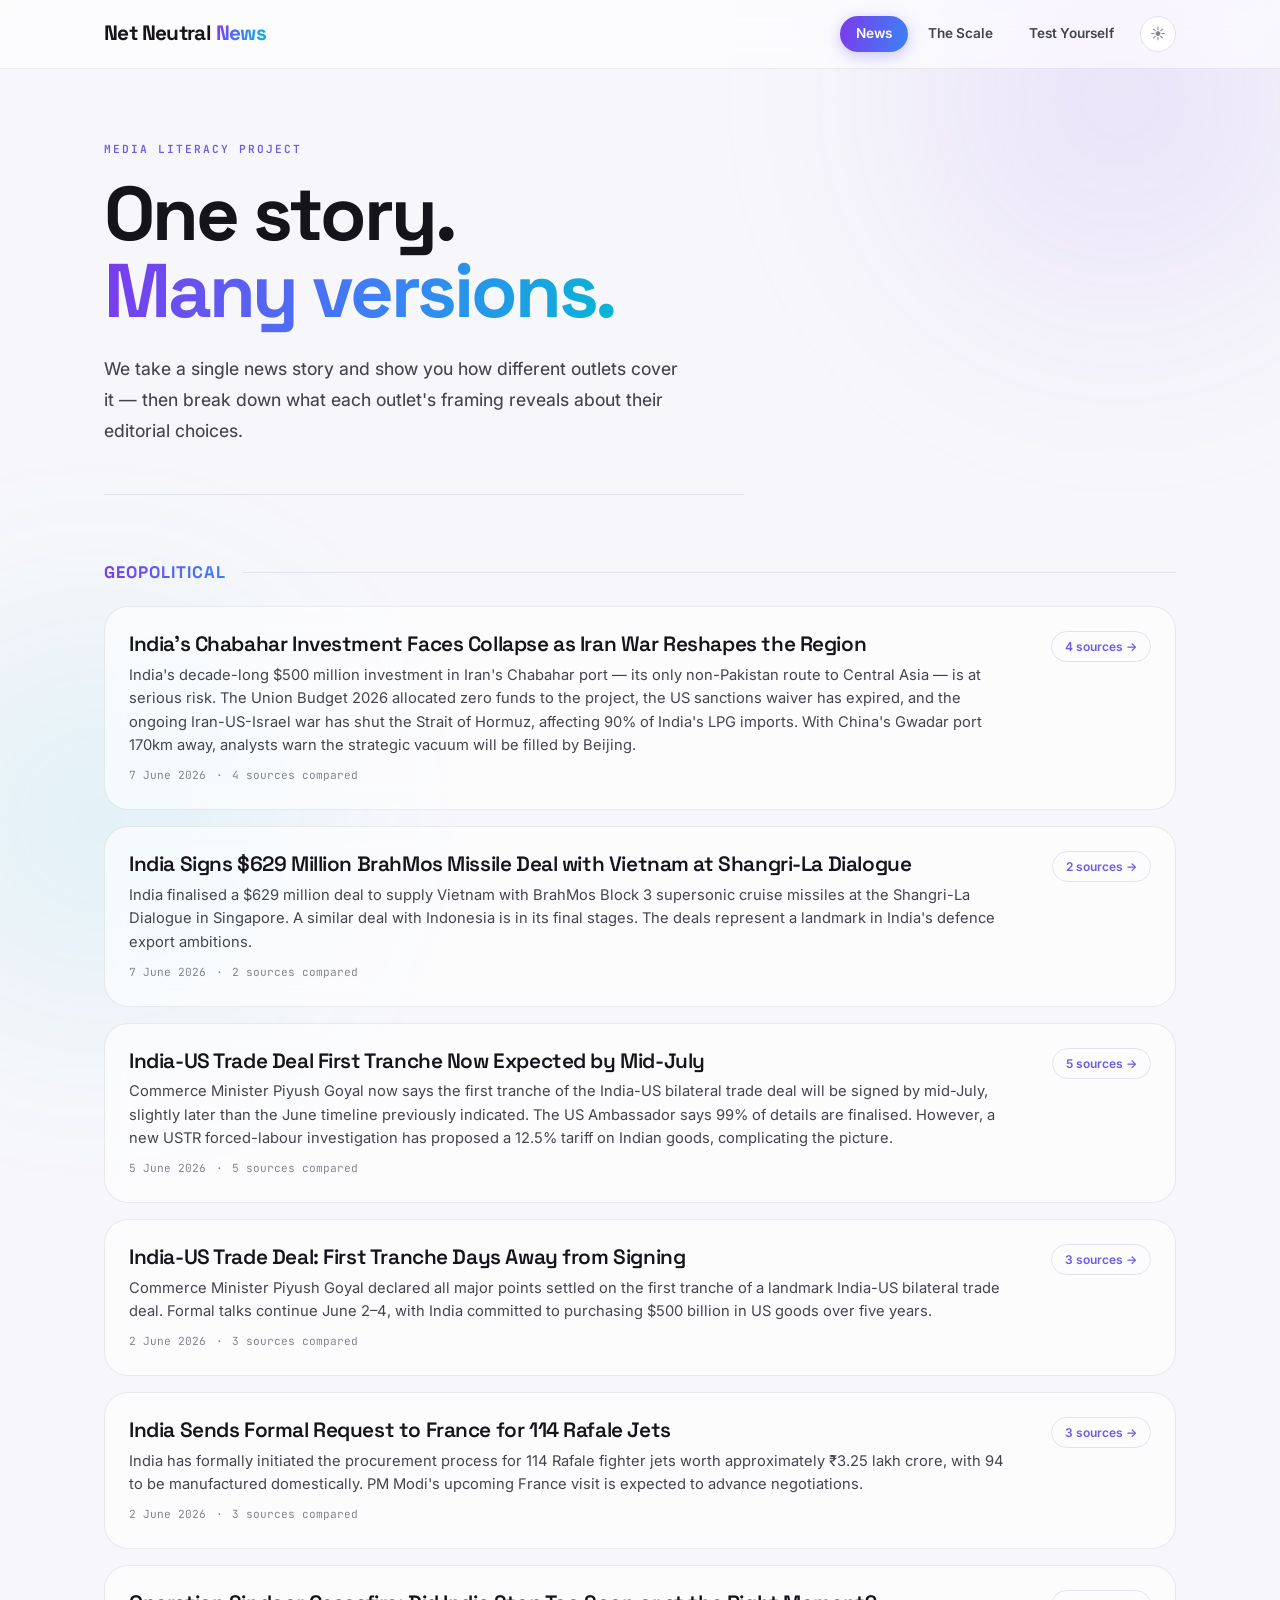
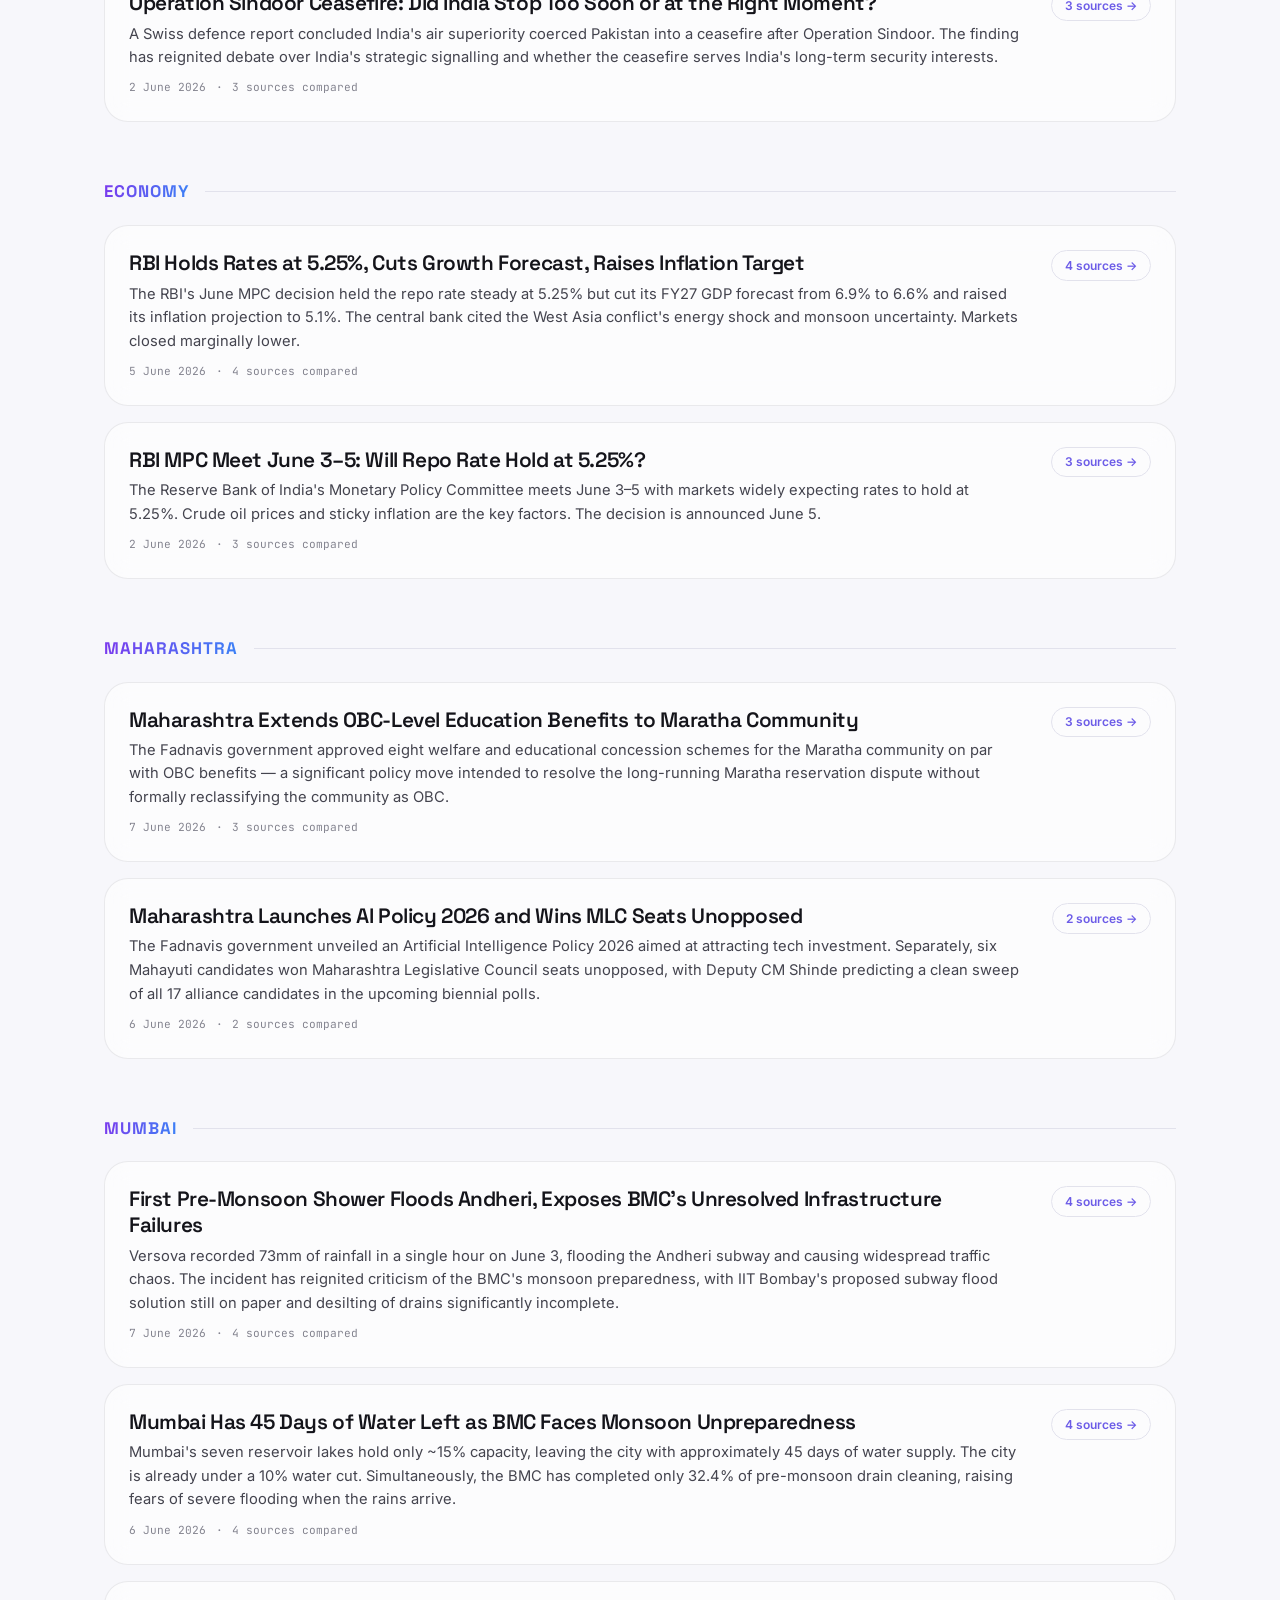
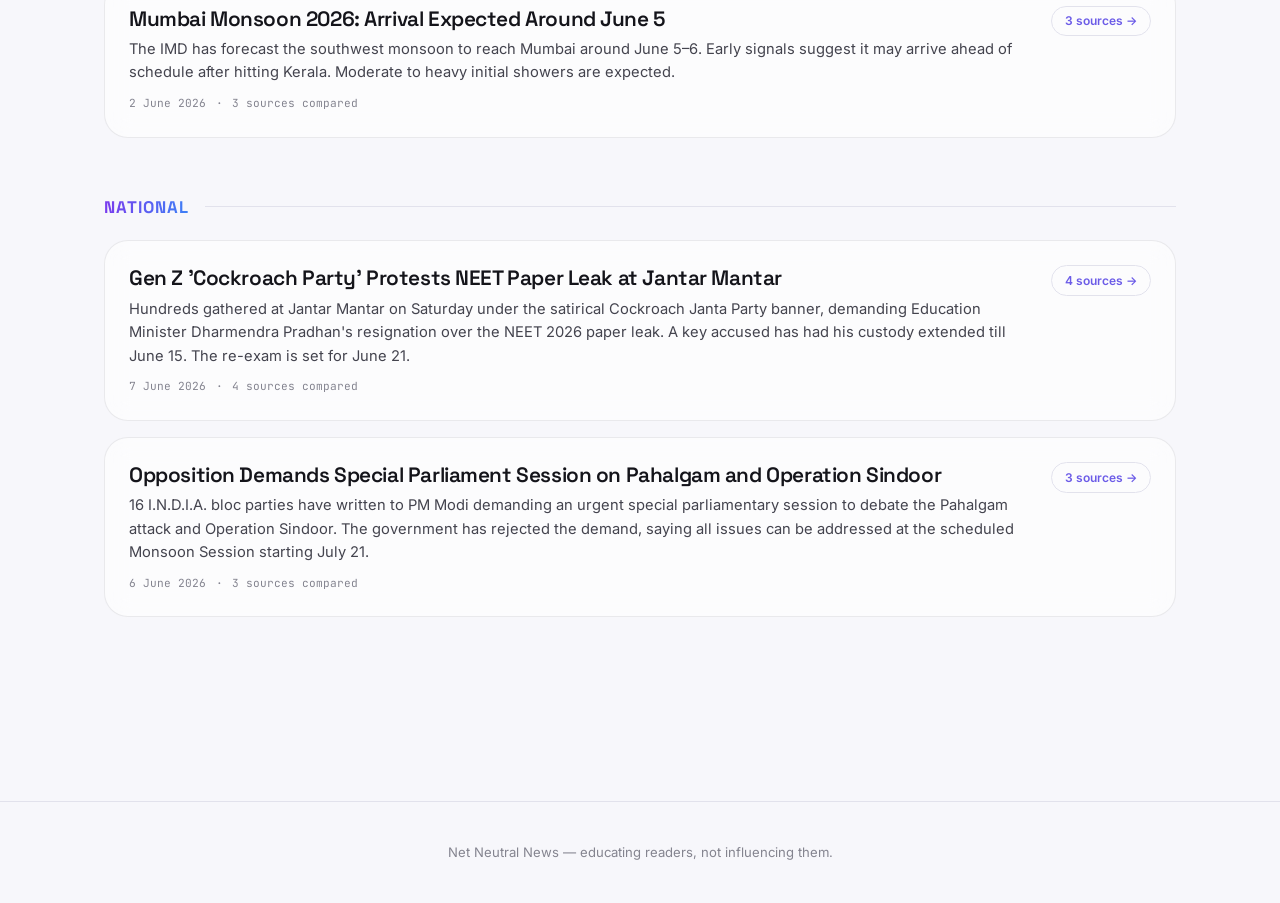
==== commit ca962635: "UI update" ====
--- a/index.html
+++ b/index.html
@@ -13,7 +13,7 @@
   <div class="container">
     <div style="max-width:40rem; margin-bottom:4rem; padding-bottom:3rem; border-bottom:1px solid var(--rule);">
       <p class="eyebrow eyebrow-accent">Media Literacy Project</p>
-      <h1 class="hero">One story.<br>Many versions.</h1>
+      <h1 class="hero">One story.<br><span class="grad-text">Many versions.</span></h1>
       <p class="lede">
         We take a single news story and show you how different outlets cover it —
         then break down what each outlet's framing reveals about their editorial choices.
--- a/assets/css/style.css
+++ b/assets/css/style.css
@@ -1,50 +1,124 @@
-@import url('https://fonts.googleapis.com/css2?family=Cormorant+Garamond:ital,wght@0,400;0,500;0,600;0,700;1,400;1,600&family=Lora:ital,wght@0,400;0,500;0,600;1,400;1,500&family=Inter:wght@300;400;500;600;700&display=swap');
-
-/* ─── Design tokens ──────────────────────────────────────────────── */
+@import url('https://fonts.googleapis.com/css2?family=Space+Grotesk:wght@400;500;600;700&family=Inter:wght@400;500;600;700;800&family=JetBrains+Mono:wght@400;600&display=swap');
+
+/* ════════════════════════════════════════════════════════════════
+   NET NEUTRAL NEWS — Gen Z redesign
+   Dark-first · gradient accents · glass cards · big type
+   ════════════════════════════════════════════════════════════════ */
+
 :root {
-  --ink:         #111111;
-  --ink-2:       #444444;
-  --ink-3:       #888888;
-  --ink-4:       #BBBBBB;
-  --paper:       #FAFAF8;
-  --paper-2:     #F3F3F0;
-  --paper-3:     #E8E8E4;
-  --accent:      #B22222;       /* deep red — classic broadsheet */
-  --accent-2:    #8B1A1A;
-  --rule:        #DDDDD8;
-
-  --font-display: 'Cormorant Garamond', 'Georgia', serif;
-  --font-body:    'Lora', 'Georgia', serif;
+  /* light mode (secondary) */
+  --ink:      #14141a;
+  --ink-2:    #44444e;
+  --ink-3:    #84848f;
+  --ink-4:    #b8b8c2;
+  --paper:    #f7f7fb;
+  --paper-2:  #ffffff;
+  --paper-3:  #ededf4;
+  --rule:     #e2e2ec;
+
+  --accent:    #6c5ce7;
+  --accent-2:  #4f46e5;
+  --grad-a:    #7c3aed;
+  --grad-b:    #3b82f6;
+  --grad-c:    #06b6d4;
+  --glow:      rgba(108, 92, 231, 0.35);
+
+  --glass:        rgba(255,255,255,0.6);
+  --glass-border: rgba(20,20,26,0.08);
+
+  --font-display: 'Space Grotesk', system-ui, sans-serif;
+  --font-body:    'Inter', system-ui, sans-serif;
   --font-ui:      'Inter', system-ui, sans-serif;
-}
-
-/* ─── Reset ──────────────────────────────────────────────────────── */
+  --font-mono:    'JetBrains Mono', monospace;
+
+  --r-sm: 10px;
+  --r-md: 16px;
+  --r-lg: 24px;
+  --r-full: 999px;
+}
+
+body.dark {
+  --ink:      #f2f2f7;
+  --ink-2:    #b4b4c2;
+  --ink-3:    #74748a;
+  --ink-4:    #44445a;
+  --paper:    #0a0a12;
+  --paper-2:  #12121d;
+  --paper-3:  #1a1a28;
+  --rule:     #232336;
+
+  --accent:    #8b7cf7;
+  --accent-2:  #6c5ce7;
+  --glow:      rgba(139, 124, 247, 0.4);
+
+  --glass:        rgba(18,18,29,0.65);
+  --glass-border: rgba(255,255,255,0.07);
+}
+
+/* ─── Reset ──────────────────────────────────────────────── */
 *, *::before, *::after { box-sizing: border-box; margin: 0; padding: 0; }
-html { font-size: 16px; -webkit-font-smoothing: antialiased; }
+html { font-size: 16px; -webkit-font-smoothing: antialiased; scroll-behavior: smooth; }
 body {
   background: var(--paper);
   color: var(--ink);
   font-family: var(--font-body);
   line-height: 1.6;
   min-height: 100vh;
+  transition: background 0.3s, color 0.3s;
+  position: relative;
+  overflow-x: hidden;
 }
 a { color: inherit; text-decoration: none; }
 button { font: inherit; cursor: pointer; border: none; background: none; }
 img { display: block; max-width: 100%; }
-
-/* ─── Navbar ─────────────────────────────────────────────────────── */
+::selection { background: var(--accent); color: #fff; }
+
+/* ─── Ambient gradient blobs ─────────────────────────────── */
+body::before, body::after {
+  content: '';
+  position: fixed;
+  border-radius: 50%;
+  filter: blur(120px);
+  opacity: 0.18;
+  z-index: -1;
+  pointer-events: none;
+}
+body::before {
+  width: 560px; height: 560px;
+  background: radial-gradient(circle, var(--grad-a), transparent 70%);
+  top: -180px; right: -120px;
+}
+body::after {
+  width: 480px; height: 480px;
+  background: radial-gradient(circle, var(--grad-c), transparent 70%);
+  bottom: -160px; left: -140px;
+}
+body.dark::before { opacity: 0.22; }
+body.dark::after  { opacity: 0.16; }
+
+/* ─── Gradient utility ───────────────────────────────────── */
+.grad-text, .logo .accent {
+  background: linear-gradient(100deg, var(--grad-a), var(--grad-b) 55%, var(--grad-c));
+  -webkit-background-clip: text;
+  background-clip: text;
+  color: transparent;
+}
+
+/* ─── Navbar ─────────────────────────────────────────────── */
 .navbar {
-  border-bottom: 1px solid var(--rule);
-  background: var(--paper);
   position: sticky;
   top: 0;
   z-index: 100;
+  background: var(--glass);
+  backdrop-filter: blur(20px) saturate(1.4);
+  -webkit-backdrop-filter: blur(20px) saturate(1.4);
+  border-bottom: 1px solid var(--glass-border);
 }
 .navbar-inner {
-  max-width: 1100px;
+  max-width: 1120px;
   margin: 0 auto;
-  padding: 0 2rem;
-  height: 60px;
+  padding: 0 1.5rem;
+  height: 68px;
   display: flex;
   align-items: center;
   justify-content: space-between;
@@ -52,86 +126,113 @@
 .logo {
   font-family: var(--font-display);
   font-weight: 700;
-  font-size: 1.5rem;
-  letter-spacing: -0.01em;
-  line-height: 1;
-}
-.logo .accent { color: var(--accent); }
-.nav-links { display: flex; gap: 0.125rem; }
+  font-size: 1.3rem;
+  letter-spacing: -0.03em;
+}
+.nav-links { display: flex; gap: 0.25rem; }
 .nav-link {
-  padding: 0.375rem 0.875rem;
-  border-radius: 3px;
+  padding: 0.45rem 1rem;
+  border-radius: var(--r-full);
   font-family: var(--font-ui);
-  font-size: 0.8125rem;
-  font-weight: 500;
-  letter-spacing: 0.01em;
+  font-size: 0.85rem;
+  font-weight: 600;
   color: var(--ink-2);
-  transition: background 0.15s, color 0.15s;
-}
-.nav-link:hover { color: var(--ink); background: var(--paper-2); }
-.nav-link.active { background: var(--ink); color: var(--paper); }
-
-/* ─── Layout ─────────────────────────────────────────────────────── */
-.container        { max-width: 1100px; margin: 0 auto; padding: 4rem 2rem; }
-.container-narrow { max-width:  780px; margin: 0 auto; padding: 4rem 2rem; }
-
-/* ─── Section label ──────────────────────────────────────────────── */
+  transition: all 0.2s;
+}
+.nav-link:hover { color: var(--ink); background: var(--paper-3); }
+.nav-link.active {
+  background: linear-gradient(100deg, var(--grad-a), var(--grad-b));
+  color: #fff;
+  box-shadow: 0 4px 16px var(--glow);
+}
+
+.dark-toggle {
+  border: 1px solid var(--rule);
+  color: var(--ink-3);
+  width: 36px; height: 36px;
+  border-radius: var(--r-full);
+  display: flex; align-items: center; justify-content: center;
+  font-size: 15px;
+  transition: all 0.2s;
+  flex-shrink: 0;
+  margin-left: 0.5rem;
+  background: var(--paper-2);
+}
+.dark-toggle:hover {
+  border-color: var(--accent);
+  color: var(--accent);
+  transform: rotate(20deg);
+}
+
+/* ─── Layout ─────────────────────────────────────────────── */
+.container        { max-width: 1120px; margin: 0 auto; padding: 4.5rem 1.5rem; }
+.container-narrow { max-width:  800px; margin: 0 auto; padding: 4.5rem 1.5rem; }
+
+/* ─── Type ───────────────────────────────────────────────── */
 .section-label, .eyebrow {
-  font-family: var(--font-ui);
-  font-size: 0.6875rem;
-  font-weight: 600;
-  letter-spacing: 0.12em;
+  font-family: var(--font-mono);
+  font-size: 0.7rem;
+  font-weight: 600;
+  letter-spacing: 0.18em;
   text-transform: uppercase;
   color: var(--ink-3);
 }
 .eyebrow-accent { color: var(--accent); }
 
-/* ─── Hero headline ──────────────────────────────────────────────── */
 h1.hero {
   font-family: var(--font-display);
-  font-weight: 600;
-  font-size: clamp(2.5rem, 5vw, 4rem);
-  line-height: 1.05;
-  letter-spacing: -0.02em;
-  margin: 0.75rem 0 1.25rem;
-}
+  font-weight: 700;
+  font-size: clamp(2.75rem, 6.5vw, 4.75rem);
+  line-height: 1.02;
+  letter-spacing: -0.04em;
+  margin: 1rem 0 1.5rem;
+}
+h1.hero .grad-text { display: inline; }
 .lede {
-  font-family: var(--font-body);
-  font-size: 1.125rem;
+  font-size: 1.1rem;
   color: var(--ink-2);
-  line-height: 1.7;
-  max-width: 38rem;
-}
-
-/* ─── Homepage story list ────────────────────────────────────────── */
+  line-height: 1.75;
+  max-width: 36rem;
+  font-weight: 450;
+}
+
+/* ─── Homepage story list ────────────────────────────────── */
 .section-divider {
   display: flex;
   align-items: center;
   gap: 1rem;
-  margin: 3rem 0 1.25rem;
+  margin: 3.5rem 0 1.25rem;
 }
 .section-divider-label {
-  font-family: var(--font-ui);
-  font-size: 0.6875rem;
+  font-family: var(--font-display);
+  font-size: 1.05rem;
   font-weight: 700;
-  letter-spacing: 0.15em;
-  text-transform: uppercase;
-  color: var(--accent);
+  letter-spacing: 0.06em;
+  text-transform: uppercase;
+  background: linear-gradient(100deg, var(--grad-a), var(--grad-b));
+  -webkit-background-clip: text;
+  background-clip: text;
+  color: transparent;
   white-space: nowrap;
 }
-.section-divider-rule {
-  flex: 1;
-  height: 1px;
-  background: var(--rule);
-}
+.section-divider-rule { flex: 1; height: 1px; background: var(--rule); }
 
 .story-card {
   display: block;
-  padding: 1.375rem 0;
-  border-bottom: 1px solid var(--rule);
-  transition: none;
-}
-.story-card:first-of-type { border-top: 1px solid var(--rule); }
+  padding: 1.5rem;
+  margin-bottom: 1rem;
+  background: var(--glass);
+  border: 1px solid var(--glass-border);
+  border-radius: var(--r-lg);
+  backdrop-filter: blur(12px);
+  transition: transform 0.25s cubic-bezier(0.2, 0.8, 0.2, 1), border-color 0.25s, box-shadow 0.25s;
+}
+.story-card:first-of-type { border-top: 1px solid var(--glass-border); }
+.story-card:hover {
+  transform: translateY(-3px);
+  border-color: var(--accent);
+  box-shadow: 0 12px 40px -12px var(--glow);
+}
 .story-card-inner {
   display: flex;
   justify-content: space-between;
@@ -141,523 +242,537 @@
 .story-card h2 {
   font-family: var(--font-display);
   font-weight: 600;
-  font-size: 1.375rem;
-  line-height: 1.2;
-  letter-spacing: -0.01em;
-  margin-bottom: 0.375rem;
-  transition: color 0.15s;
+  font-size: 1.3rem;
+  line-height: 1.25;
+  letter-spacing: -0.02em;
+  margin-bottom: 0.4rem;
+  transition: color 0.2s;
 }
 .story-card:hover h2 { color: var(--accent); }
 .story-card .summary {
-  font-family: var(--font-body);
-  font-size: 0.9375rem;
+  font-size: 0.92rem;
   color: var(--ink-2);
-  line-height: 1.55;
-  margin-bottom: 0.5rem;
+  line-height: 1.6;
+  margin-bottom: 0.6rem;
 }
 .story-card .meta {
-  font-family: var(--font-ui);
-  font-size: 0.75rem;
-  color: var(--ink-4);
+  font-family: var(--font-mono);
+  font-size: 0.7rem;
+  color: var(--ink-3);
   display: flex;
   align-items: center;
-  gap: 0.75rem;
-}
-.story-card .meta .dot { color: var(--ink-4); }
+  gap: 0.6rem;
+}
 .story-card .source-count {
   font-family: var(--font-ui);
   font-size: 0.75rem;
-  color: var(--ink-4);
+  font-weight: 600;
+  color: var(--accent);
   white-space: nowrap;
   flex-shrink: 0;
-  padding-top: 0.25rem;
-  transition: color 0.15s;
-}
-.story-card:hover .source-count { color: var(--accent); }
-
-/* ─── Story detail ───────────────────────────────────────────────── */
+  padding: 0.3rem 0.8rem;
+  border: 1px solid var(--rule);
+  border-radius: var(--r-full);
+  transition: all 0.2s;
+}
+.story-card:hover .source-count {
+  background: linear-gradient(100deg, var(--grad-a), var(--grad-b));
+  color: #fff;
+  border-color: transparent;
+}
+
+/* ─── Story detail ───────────────────────────────────────── */
 .back-link {
   font-family: var(--font-ui);
-  font-size: 0.8125rem;
+  font-size: 0.85rem;
+  font-weight: 600;
   color: var(--ink-3);
   display: inline-flex;
   align-items: center;
-  gap: 0.375rem;
+  gap: 0.4rem;
   margin-bottom: 2.5rem;
-  transition: color 0.15s;
-}
-.back-link:hover { color: var(--ink); }
-
-.story-header {
-  padding-bottom: 2.5rem;
-  margin-bottom: 3rem;
-  border-bottom: 3px double var(--rule);
-}
+  padding: 0.4rem 1rem;
+  border: 1px solid var(--rule);
+  border-radius: var(--r-full);
+  transition: all 0.2s;
+}
+.back-link:hover { color: var(--accent); border-color: var(--accent); }
+
+.story-header { padding-bottom: 2.5rem; margin-bottom: 3rem; border-bottom: 1px solid var(--rule); }
 .story-header .kicker {
-  font-family: var(--font-ui);
-  font-size: 0.6875rem;
+  font-family: var(--font-mono);
+  font-size: 0.7rem;
+  font-weight: 600;
+  letter-spacing: 0.18em;
+  text-transform: uppercase;
+  color: var(--accent);
+  margin-bottom: 0.875rem;
+}
+.story-header h1 {
+  font-family: var(--font-display);
   font-weight: 700;
-  letter-spacing: 0.12em;
-  text-transform: uppercase;
-  color: var(--accent);
-  margin-bottom: 0.75rem;
-}
-.story-header h1 {
-  font-family: var(--font-display);
-  font-weight: 600;
-  font-size: clamp(1.875rem, 4vw, 3rem);
-  line-height: 1.1;
-  letter-spacing: -0.02em;
+  font-size: clamp(1.9rem, 4.5vw, 3.1rem);
+  line-height: 1.08;
+  letter-spacing: -0.03em;
+  margin-bottom: 1.5rem;
+}
+.story-header .standfirst {
+  font-size: 1.05rem;
+  color: var(--ink-2);
+  line-height: 1.75;
+  border-left: 3px solid;
+  border-image: linear-gradient(180deg, var(--grad-a), var(--grad-c)) 1;
+  padding-left: 1.25rem;
+}
+.story-header .meta {
+  font-family: var(--font-mono);
+  font-size: 0.72rem;
+  color: var(--ink-3);
+  margin-top: 1.25rem;
+}
+
+/* ─── Coverage cards ─────────────────────────────────────── */
+.coverage-section-label {
+  font-family: var(--font-mono);
+  font-size: 0.7rem;
+  font-weight: 600;
+  letter-spacing: 0.18em;
+  text-transform: uppercase;
+  color: var(--ink-3);
+  margin-bottom: 2rem;
+}
+.coverage {
   margin-bottom: 1.25rem;
-}
-.story-header .standfirst {
-  font-family: var(--font-body);
-  font-size: 1.1rem;
-  font-style: italic;
-  color: var(--ink-2);
-  line-height: 1.65;
-  border-left: 3px solid var(--accent);
-  padding-left: 1.25rem;
-}
-.story-header .meta {
-  font-family: var(--font-ui);
-  font-size: 0.75rem;
-  color: var(--ink-3);
-  margin-top: 1.25rem;
-}
-
-/* ─── Coverage cards ─────────────────────────────────────────────── */
-.coverage-section-label {
-  font-family: var(--font-ui);
-  font-size: 0.6875rem;
-  font-weight: 700;
-  letter-spacing: 0.12em;
-  text-transform: uppercase;
-  color: var(--ink-3);
-  margin-bottom: 2rem;
-  padding-bottom: 0.75rem;
-  border-bottom: 1px solid var(--rule);
-}
-.coverage {
-  margin-bottom: 2.5rem;
-  padding-bottom: 2.5rem;
-  border-bottom: 1px solid var(--rule);
-}
-.coverage:last-child { border-bottom: none; }
+  padding: 1.75rem;
+  background: var(--glass);
+  border: 1px solid var(--glass-border);
+  border-radius: var(--r-lg);
+  backdrop-filter: blur(12px);
+  transition: border-color 0.25s, box-shadow 0.25s;
+}
+.coverage:hover { border-color: var(--accent); box-shadow: 0 8px 32px -16px var(--glow); }
+.coverage:last-child { margin-bottom: 0; }
 .coverage-head {
   display: flex;
   justify-content: space-between;
   align-items: flex-start;
   gap: 1.5rem;
-  margin-bottom: 1rem;
+  margin-bottom: 1.1rem;
   flex-wrap: wrap;
 }
 .source-name {
   font-family: var(--font-display);
   font-weight: 700;
-  font-size: 1.125rem;
+  font-size: 1.1rem;
   letter-spacing: -0.01em;
 }
 .source-desc {
-  font-family: var(--font-ui);
   font-size: 0.75rem;
   color: var(--ink-3);
   margin-top: 0.2rem;
+  max-width: 28rem;
 }
 .coverage-headline {
   font-family: var(--font-display);
   font-weight: 600;
-  font-size: 1.3rem;
-  line-height: 1.25;
-  letter-spacing: -0.01em;
-  margin-bottom: 0.75rem;
-  color: var(--ink);
+  font-size: 1.25rem;
+  line-height: 1.3;
+  letter-spacing: -0.02em;
+  margin-bottom: 0.875rem;
 }
 .coverage-excerpt {
-  font-family: var(--font-body);
-  font-size: 0.9375rem;
+  font-size: 0.92rem;
   font-style: italic;
   color: var(--ink-2);
-  line-height: 1.65;
+  line-height: 1.7;
   margin-bottom: 1.25rem;
   padding-left: 1rem;
-  border-left: 2px solid var(--paper-3);
+  border-left: 2px solid var(--rule);
 }
 .bias-notes {
-  background: var(--paper-2);
+  background: var(--paper-3);
+  border-radius: var(--r-md);
   border-left: 3px solid var(--accent);
-  padding: 0.875rem 1rem;
+  padding: 1rem 1.125rem;
 }
 .bias-notes-label {
-  font-family: var(--font-ui);
-  font-size: 0.625rem;
-  font-weight: 700;
-  letter-spacing: 0.12em;
+  font-family: var(--font-mono);
+  font-size: 0.62rem;
+  font-weight: 600;
+  letter-spacing: 0.18em;
   text-transform: uppercase;
   color: var(--accent);
-  margin-bottom: 0.375rem;
-}
-.bias-notes-text {
-  font-family: var(--font-ui);
-  font-size: 0.875rem;
-  color: var(--ink-2);
-  line-height: 1.6;
-}
+  margin-bottom: 0.45rem;
+}
+.bias-notes-text { font-size: 0.875rem; color: var(--ink-2); line-height: 1.65; }
 .read-original {
-  display: inline-block;
-  margin-top: 0.875rem;
-  font-family: var(--font-ui);
-  font-size: 0.75rem;
-  color: var(--ink-3);
-  border-bottom: 1px solid var(--rule);
-  padding-bottom: 1px;
-  transition: color 0.15s, border-color 0.15s;
-}
-.read-original:hover { color: var(--accent); border-color: var(--accent); }
-
-/* ─── Bias mini indicator ────────────────────────────────────────── */
-.bias-indicator { width: 9rem; flex-shrink: 0; }
+  display: inline-flex;
+  align-items: center;
+  gap: 0.3rem;
+  margin-top: 1rem;
+  font-size: 0.78rem;
+  font-weight: 600;
+  color: var(--accent);
+  transition: gap 0.2s;
+}
+.read-original:hover { gap: 0.55rem; }
+
+/* ─── Bias mini indicator ────────────────────────────────── */
+.bias-indicator { width: 9.5rem; flex-shrink: 0; }
 .bias-bar-header {
   display: flex;
   justify-content: space-between;
-  margin-bottom: 0.375rem;
-  font-family: var(--font-ui);
-  font-size: 0.6rem;
-  font-weight: 600;
-  letter-spacing: 0.08em;
+  margin-bottom: 0.4rem;
+  font-family: var(--font-mono);
+  font-size: 0.58rem;
+  font-weight: 600;
+  letter-spacing: 0.1em;
   text-transform: uppercase;
 }
 .bias-bar-header .lbl { color: var(--ink-3); }
-.bias-bar-header .val { color: var(--ink); font-weight: 700; }
+.bias-bar-header .val { color: var(--ink); }
 .bias-bar {
   position: relative;
-  height: 4px;
-  border-radius: 2px;
+  height: 6px;
+  border-radius: var(--r-full);
   background: linear-gradient(to right,
-    #1a56db 0%, #4a90e2 20%, #a8c7f5 38%,
-    #2a9d5c 50%,
-    #f5a8a8 62%, #e05252 80%, #8b1a1a 100%);
+    #6366f1 0%, #818cf8 22%, #c4b5fd 38%,
+    #34d399 50%,
+    #fbbf24 62%, #fb7185 80%, #e11d48 100%);
 }
 .bias-marker {
   position: absolute;
   top: 50%;
   transform: translate(-50%, -50%);
-  width: 10px; height: 10px;
+  width: 13px; height: 13px;
   background: var(--ink);
   border-radius: 50%;
-  border: 2px solid var(--paper);
-  box-shadow: 0 1px 3px rgba(0,0,0,0.3);
-}
-
-/* ─── Reflection block ───────────────────────────────────────────── */
+  border: 2.5px solid var(--paper);
+  box-shadow: 0 2px 6px rgba(0,0,0,0.35);
+}
+
+/* ─── Reflection block ───────────────────────────────────── */
 .reflection {
+  position: relative;
+  padding: 2.5rem;
+  margin-top: 4rem;
+  border-radius: var(--r-lg);
+  background:
+    linear-gradient(var(--paper-2), var(--paper-2)) padding-box,
+    linear-gradient(120deg, var(--grad-a), var(--grad-b), var(--grad-c)) border-box;
+  border: 1.5px solid transparent;
+  overflow: hidden;
+}
+.reflection .kicker {
+  font-family: var(--font-mono);
+  font-size: 0.68rem;
+  font-weight: 600;
+  letter-spacing: 0.18em;
+  text-transform: uppercase;
+  color: var(--accent);
+  margin-bottom: 0.75rem;
+}
+.reflection h3 {
+  font-family: var(--font-display);
+  font-weight: 600;
+  font-size: 1.55rem;
+  line-height: 1.3;
+  letter-spacing: -0.02em;
+  margin-bottom: 1.5rem;
+}
+.reflection .quiet { color: var(--ink-3); }
+
+/* ─── Buttons ────────────────────────────────────────────── */
+.btn {
+  display: inline-block;
+  padding: 0.6rem 1.5rem;
+  background: linear-gradient(100deg, var(--grad-a), var(--grad-b));
+  color: #fff;
+  font-family: var(--font-ui);
+  font-size: 0.85rem;
+  font-weight: 700;
+  border-radius: var(--r-full);
+  transition: transform 0.2s, box-shadow 0.2s;
+  box-shadow: 0 4px 16px var(--glow);
+}
+.btn:hover { transform: translateY(-2px); box-shadow: 0 8px 28px var(--glow); }
+.btn:active { transform: translateY(0); }
+.btn:disabled { box-shadow: none; }
+.btn-dark {
   background: var(--ink);
   color: var(--paper);
-  padding: 2.5rem;
-  margin-top: 4rem;
-}
-.reflection .kicker {
-  font-family: var(--font-ui);
-  font-size: 0.6875rem;
-  font-weight: 600;
-  letter-spacing: 0.12em;
-  text-transform: uppercase;
-  color: var(--accent);
-  margin-bottom: 0.75rem;
-}
-.reflection h3 {
-  font-family: var(--font-display);
-  font-weight: 600;
-  font-size: 1.625rem;
-  line-height: 1.3;
-  letter-spacing: -0.01em;
-  margin-bottom: 1.25rem;
-}
-.reflection .quiet { color: rgba(250,250,248,0.55); }
-
-/* ─── Buttons ────────────────────────────────────────────────────── */
-.btn {
-  display: inline-block;
-  padding: 0.5rem 1.25rem;
-  background: var(--accent);
-  color: var(--paper);
-  font-family: var(--font-ui);
-  font-size: 0.8125rem;
-  font-weight: 600;
-  letter-spacing: 0.02em;
-  border: none;
-  cursor: pointer;
-  transition: background 0.15s;
-}
-.btn:hover { background: var(--accent-2); }
-.btn-dark { background: var(--ink); }
-.btn-dark:hover { background: var(--accent); }
+  box-shadow: none;
+}
+.btn-dark:hover { box-shadow: 0 6px 20px rgba(0,0,0,0.2); }
 .btn-ghost {
   background: transparent;
   color: var(--ink);
-  border: 1px solid var(--rule);
-}
-.btn-ghost:hover { background: var(--paper-2); border-color: var(--ink-4); }
-
-/* ─── Compass page ───────────────────────────────────────────────── */
+  border: 1.5px solid var(--rule);
+  box-shadow: none;
+}
+.btn-ghost:hover { border-color: var(--accent); color: var(--accent); box-shadow: none; }
+
+/* ─── Compass page ───────────────────────────────────────── */
 .compass-axes-grid {
   display: grid;
   grid-template-columns: 1fr 1fr;
-  gap: 1.5rem;
+  gap: 1.25rem;
   margin-bottom: 3rem;
 }
 @media (max-width: 680px) { .compass-axes-grid { grid-template-columns: 1fr; } }
 .axis-card {
-  border: 1px solid var(--rule);
-  padding: 1.5rem;
-  background: var(--paper);
+  padding: 1.75rem;
+  background: var(--glass);
+  border: 1px solid var(--glass-border);
+  border-radius: var(--r-lg);
+  backdrop-filter: blur(12px);
 }
 .axis-card h3 {
   font-family: var(--font-display);
   font-weight: 600;
-  font-size: 1.375rem;
-  letter-spacing: -0.01em;
-  margin: 0.5rem 0 0.75rem;
-}
-.axis-card p { font-size: 0.9375rem; color: var(--ink-2); line-height: 1.6; }
+  font-size: 1.3rem;
+  letter-spacing: -0.02em;
+  margin: 0.6rem 0 0.75rem;
+}
+.axis-card p { font-size: 0.92rem; color: var(--ink-2); line-height: 1.65; }
 .compass-plot-wrapper { max-width: 34rem; margin: 0 auto; }
 .compass-plot {
   position: relative;
   aspect-ratio: 1;
-  border: 1px solid var(--rule);
-  background: var(--paper);
+  border: 1px solid var(--glass-border);
+  background: var(--glass);
+  border-radius: var(--r-lg);
+  backdrop-filter: blur(12px);
   overflow: hidden;
 }
 .compass-quadrants { position: absolute; inset: 0; display: grid; grid-template: 1fr 1fr / 1fr 1fr; }
 .compass-quadrants > div:nth-child(1),
-.compass-quadrants > div:nth-child(3) { background: rgba(26,86,219,0.04); }
+.compass-quadrants > div:nth-child(3) { background: rgba(99,102,241,0.05); }
 .compass-quadrants > div:nth-child(2),
-.compass-quadrants > div:nth-child(4) { background: rgba(178,34,34,0.04); }
+.compass-quadrants > div:nth-child(4) { background: rgba(225,29,72,0.04); }
 .compass-axis-h, .compass-axis-v { position: absolute; background: var(--rule); }
 .compass-axis-h { top: 50%; left: 0; right: 0; height: 1px; }
 .compass-axis-v { left: 50%; top: 0; bottom: 0; width: 1px; }
 .compass-label {
   position: absolute;
-  font-family: var(--font-ui);
-  font-size: 0.6rem;
-  font-weight: 700;
-  letter-spacing: 0.12em;
-  text-transform: uppercase;
-}
-.compass-label.top    { top: 0.625rem; left: 50%; transform: translateX(-50%); color: var(--ink-3); }
-.compass-label.bottom { bottom: 0.625rem; left: 50%; transform: translateX(-50%); color: var(--accent); }
-.compass-label.left   { left: 0.625rem; top: 50%; transform: translateY(-50%) rotate(-90deg); color: #1a56db; }
-.compass-label.right  { right: 0.625rem; top: 50%; transform: translateY(-50%) rotate(90deg); color: #8b1a1a; }
-.compass-dot {
-  position: absolute;
-  cursor: pointer;
-  transform: translate(-50%, -50%);
-  z-index: 2;
-}
+  font-family: var(--font-mono);
+  font-size: 0.58rem;
+  font-weight: 600;
+  letter-spacing: 0.16em;
+  text-transform: uppercase;
+}
+.compass-label.top    { top: 0.75rem; left: 50%; transform: translateX(-50%); color: var(--ink-3); }
+.compass-label.bottom { bottom: 0.75rem; left: 50%; transform: translateX(-50%); color: var(--accent); }
+.compass-label.left   { left: 0.75rem; top: 50%; transform: translateY(-50%) rotate(-90deg); color: #6366f1; }
+.compass-label.right  { right: 0.75rem; top: 50%; transform: translateY(-50%) rotate(90deg); color: #e11d48; }
+.compass-dot { position: absolute; cursor: pointer; transform: translate(-50%, -50%); z-index: 2; }
 .compass-dot .point {
-  width: 10px; height: 10px;
+  width: 11px; height: 11px;
   border-radius: 50%;
   background: var(--ink);
-  box-shadow: 0 0 0 3px rgba(250,250,248,0.9);
-  transition: transform 0.15s;
-}
-.compass-dot:hover .point { transform: scale(1.6); }
+  box-shadow: 0 0 0 3px var(--paper);
+  transition: transform 0.2s;
+}
+.compass-dot:hover .point { transform: scale(1.7); }
 .compass-dot .dot-label {
   position: absolute;
-  top: 14px; left: 50%;
+  top: 15px; left: 50%;
   transform: translateX(-50%);
   white-space: nowrap;
-  font-family: var(--font-ui);
-  font-size: 0.625rem;
-  font-weight: 600;
-  color: var(--ink);
+  font-size: 0.62rem;
+  font-weight: 600;
+  color: var(--ink-2);
 }
 .compass-dot.user-dot .point {
-  background: var(--accent);
-  width: 14px; height: 14px;
-  box-shadow: 0 0 0 4px rgba(178,34,34,0.2);
-}
-.compass-dot.user-dot .dot-label { color: var(--accent); font-size: 0.6875rem; top: 18px; }
+  width: 16px; height: 16px;
+  background: linear-gradient(120deg, var(--grad-a), var(--grad-b));
+  box-shadow: 0 0 0 5px var(--glow);
+}
+.compass-dot.user-dot .dot-label { color: var(--accent); font-size: 0.7rem; font-weight: 700; top: 20px; }
 .compass-info {
   margin-top: 1.25rem;
-  padding: 1rem 1.25rem;
-  background: var(--ink);
-  color: var(--paper);
+  padding: 1.125rem 1.375rem;
+  background: var(--paper-3);
+  border: 1px solid var(--rule);
+  border-radius: var(--r-md);
   min-height: 4.5rem;
 }
-.compass-info.empty { color: rgba(250,250,248,0.35); font-style: italic; font-family: var(--font-body); font-size: 0.9375rem; }
-.compass-info .name { font-family: var(--font-display); font-weight: 700; font-size: 1.125rem; }
-.compass-info .desc { font-family: var(--font-ui); font-size: 0.8125rem; color: rgba(250,250,248,0.65); margin-top: 0.25rem; }
+.compass-info.empty { color: var(--ink-3); font-style: italic; font-size: 0.9rem; }
+.compass-info .name { font-family: var(--font-display); font-weight: 700; font-size: 1.1rem; }
+.compass-info .desc { font-size: 0.82rem; color: var(--ink-2); margin-top: 0.3rem; }
 
 .method-note {
   margin-top: 4rem;
-  padding: 1.5rem;
-  border-left: 3px solid var(--ink);
-  background: var(--paper-2);
-}
-.method-note p { font-family: var(--font-body); font-size: 0.9375rem; color: var(--ink-2); margin-top: 0.5rem; line-height: 1.65; }
-
-/* ─── Quiz ───────────────────────────────────────────────────────── */
+  padding: 1.75rem;
+  border-radius: var(--r-lg);
+  background: var(--paper-3);
+  border-left: 3px solid var(--accent);
+}
+.method-note p { font-size: 0.92rem; color: var(--ink-2); margin-top: 0.5rem; line-height: 1.7; }
+
+/* ─── Quiz ───────────────────────────────────────────────── */
 .quiz-progress-meta {
   display: flex;
   justify-content: space-between;
-  font-family: var(--font-ui);
-  font-size: 0.75rem;
-  color: var(--ink-3);
-  margin-bottom: 0.625rem;
+  font-family: var(--font-mono);
+  font-size: 0.7rem;
+  color: var(--ink-3);
+  margin-bottom: 0.7rem;
 }
 .quiz-progress-bar {
-  height: 2px;
-  background: var(--rule);
+  height: 5px;
+  background: var(--paper-3);
+  border-radius: var(--r-full);
   margin-bottom: 3rem;
+  overflow: hidden;
 }
 .quiz-progress-fill {
   height: 100%;
-  background: var(--accent);
-  transition: width 0.3s;
+  background: linear-gradient(90deg, var(--grad-a), var(--grad-b), var(--grad-c));
+  border-radius: var(--r-full);
+  transition: width 0.35s cubic-bezier(0.2, 0.8, 0.2, 1);
 }
 .quiz-question {
   font-family: var(--font-display);
   font-weight: 600;
-  font-size: clamp(1.375rem, 3vw, 1.875rem);
+  font-size: clamp(1.4rem, 3vw, 1.85rem);
   line-height: 1.25;
-  letter-spacing: -0.01em;
+  letter-spacing: -0.02em;
   margin-bottom: 2rem;
 }
-.quiz-options { display: flex; flex-direction: column; gap: 0.625rem; margin-bottom: 2rem; }
+.quiz-options { display: flex; flex-direction: column; gap: 0.7rem; margin-bottom: 2rem; }
 .quiz-option {
   width: 100%;
   text-align: left;
-  padding: 0.875rem 1rem;
-  border: 1px solid var(--rule);
-  background: var(--paper);
-  font-family: var(--font-body);
-  font-size: 0.9375rem;
+  padding: 1rem 1.25rem;
+  border: 1.5px solid var(--rule);
+  background: var(--glass);
+  border-radius: var(--r-md);
+  font-size: 0.92rem;
   color: var(--ink);
-  cursor: pointer;
-  transition: border-color 0.15s, background 0.15s;
   line-height: 1.5;
-}
-.quiz-option:hover:not(:disabled) { border-color: var(--ink-3); background: var(--paper-2); }
-.quiz-option.correct  { border-color: #2a9d5c; background: #f0faf5; color: #1a6b3c; }
-.quiz-option.wrong    { border-color: var(--accent); background: #fdf5f5; }
+  transition: all 0.2s;
+}
+.quiz-option:hover:not(:disabled) { border-color: var(--accent); transform: translateX(4px); }
+.quiz-option.correct  { border-color: #34d399; background: rgba(52,211,153,0.08); }
+.quiz-option.wrong    { border-color: #fb7185; background: rgba(251,113,133,0.06); }
 .quiz-option.dimmed   { opacity: 0.4; }
 .quiz-option:disabled { cursor: default; }
 .quiz-explanation {
-  padding: 1.25rem;
-  background: var(--ink);
-  color: var(--paper);
+  padding: 1.375rem;
+  background: var(--paper-3);
+  border-radius: var(--r-md);
+  border-left: 3px solid var(--accent);
   margin-bottom: 1.5rem;
 }
 .quiz-explanation .label {
-  font-family: var(--font-ui);
-  font-size: 0.625rem;
-  font-weight: 700;
-  letter-spacing: 0.12em;
+  font-family: var(--font-mono);
+  font-size: 0.62rem;
+  font-weight: 600;
+  letter-spacing: 0.18em;
   text-transform: uppercase;
   color: var(--accent);
   margin-bottom: 0.5rem;
 }
-.quiz-explanation p {
-  font-family: var(--font-body);
-  font-size: 0.9375rem;
-  line-height: 1.65;
-  color: rgba(250,250,248,0.85);
-}
-
-/* Quiz mode cards */
-.mode-chooser { display: grid; grid-template-columns: 1fr 1fr; gap: 1.5rem; }
+.quiz-explanation p { font-size: 0.92rem; line-height: 1.7; color: var(--ink-2); }
+
+/* Mode cards */
+.mode-chooser { display: grid; grid-template-columns: 1fr 1fr; gap: 1.25rem; }
 @media (max-width: 580px) { .mode-chooser { grid-template-columns: 1fr; } }
 .mode-card {
   display: block;
   padding: 2rem;
-  border: 1px solid var(--rule);
-  background: var(--paper);
-  transition: border-color 0.15s, background 0.15s;
-}
-.mode-card:hover { border-color: var(--ink-3); background: var(--paper-2); }
+  background: var(--glass);
+  border: 1px solid var(--glass-border);
+  border-radius: var(--r-lg);
+  backdrop-filter: blur(12px);
+  transition: transform 0.25s cubic-bezier(0.2, 0.8, 0.2, 1), border-color 0.25s, box-shadow 0.25s;
+}
+.mode-card:hover {
+  transform: translateY(-4px);
+  border-color: var(--accent);
+  box-shadow: 0 16px 48px -16px var(--glow);
+}
 .mode-card h2 {
   font-family: var(--font-display);
   font-weight: 600;
-  font-size: 1.375rem;
-  letter-spacing: -0.01em;
-  margin: 0.5rem 0 0.75rem;
-}
-.mode-card p { font-family: var(--font-body); font-size: 0.9375rem; color: var(--ink-2); line-height: 1.6; }
+  font-size: 1.35rem;
+  letter-spacing: -0.02em;
+  margin: 0.6rem 0 0.75rem;
+}
+.mode-card p { font-size: 0.92rem; color: var(--ink-2); line-height: 1.65; }
 
 /* Quiz result */
 .quiz-result { text-align: center; }
 .quiz-score {
   font-family: var(--font-display);
-  font-weight: 600;
-  font-size: 5rem;
+  font-weight: 700;
+  font-size: 5.5rem;
   line-height: 1;
   margin: 0.5rem 0;
-  letter-spacing: -0.03em;
+  letter-spacing: -0.04em;
+  background: linear-gradient(100deg, var(--grad-a), var(--grad-b), var(--grad-c));
+  -webkit-background-clip: text;
+  background-clip: text;
+  color: transparent;
 }
 .quiz-verdict {
   font-family: var(--font-display);
-  font-weight: 600;
-  font-size: 1.75rem;
-  letter-spacing: -0.01em;
+  font-weight: 700;
+  font-size: 1.7rem;
+  letter-spacing: -0.02em;
   margin-bottom: 1rem;
 }
-.quiz-result-text {
-  font-family: var(--font-body);
-  color: var(--ink-2);
-  max-width: 32rem;
-  margin: 0 auto 2rem;
-  line-height: 1.7;
-}
+.quiz-result-text { color: var(--ink-2); max-width: 32rem; margin: 0 auto 2rem; line-height: 1.75; }
 .quiz-result-actions { display: flex; gap: 0.75rem; justify-content: center; flex-wrap: wrap; }
 
-/* Share row */
-.share-row {
-  margin-top: 1.5rem;
+.share-row, .share-url-row {
+  margin-top: 1.25rem;
   padding: 0.875rem 1rem;
-  background: var(--paper-2);
+  background: var(--paper-3);
   border: 1px solid var(--rule);
+  border-radius: var(--r-md);
   display: flex;
-  gap: 0.5rem;
+  gap: 0.6rem;
   align-items: center;
 }
-.share-row input {
+.share-row input, .share-url-row input {
   flex: 1;
-  padding: 0.375rem 0.625rem;
+  padding: 0.45rem 0.7rem;
   border: 1px solid var(--rule);
+  border-radius: var(--r-sm);
   background: var(--paper);
-  font-family: var(--font-ui);
-  font-size: 0.8125rem;
+  font-family: var(--font-mono);
+  font-size: 0.75rem;
   color: var(--ink);
   outline: none;
 }
 .copy-feedback {
-  font-family: var(--font-ui);
   font-size: 0.75rem;
-  color: #2a9d5c;
+  font-weight: 600;
+  color: #34d399;
   opacity: 0;
   transition: opacity 0.2s;
 }
 .copy-feedback.show { opacity: 1; }
 
-/* ─── Footer ─────────────────────────────────────────────────────── */
+/* ─── Footer ─────────────────────────────────────────────── */
 footer {
   border-top: 1px solid var(--rule);
   margin-top: 6rem;
-  padding: 2rem;
+  padding: 2.5rem;
   text-align: center;
-  font-family: var(--font-ui);
-  font-size: 0.8125rem;
-  color: var(--ink-3);
-  letter-spacing: 0.02em;
-}
-
-/* ─── Utilities ──────────────────────────────────────────────────── */
+  font-size: 0.82rem;
+  color: var(--ink-3);
+}
+
+/* ─── Utilities ──────────────────────────────────────────── */
 .hidden { display: none !important; }
-.empty  { font-family: var(--font-ui); font-size: 0.9375rem; color: var(--ink-3); }
+.empty  { font-size: 0.92rem; color: var(--ink-3); }
 
 @media (max-width: 640px) {
   .container, .container-narrow { padding: 2.5rem 1.25rem; }
   .navbar-inner { padding: 0 1.25rem; }
-  h1.hero { font-size: 2.25rem; }
-}
+  h1.hero { font-size: 2.4rem; }
+  .story-card-inner { flex-direction: column; gap: 0.75rem; }
+}
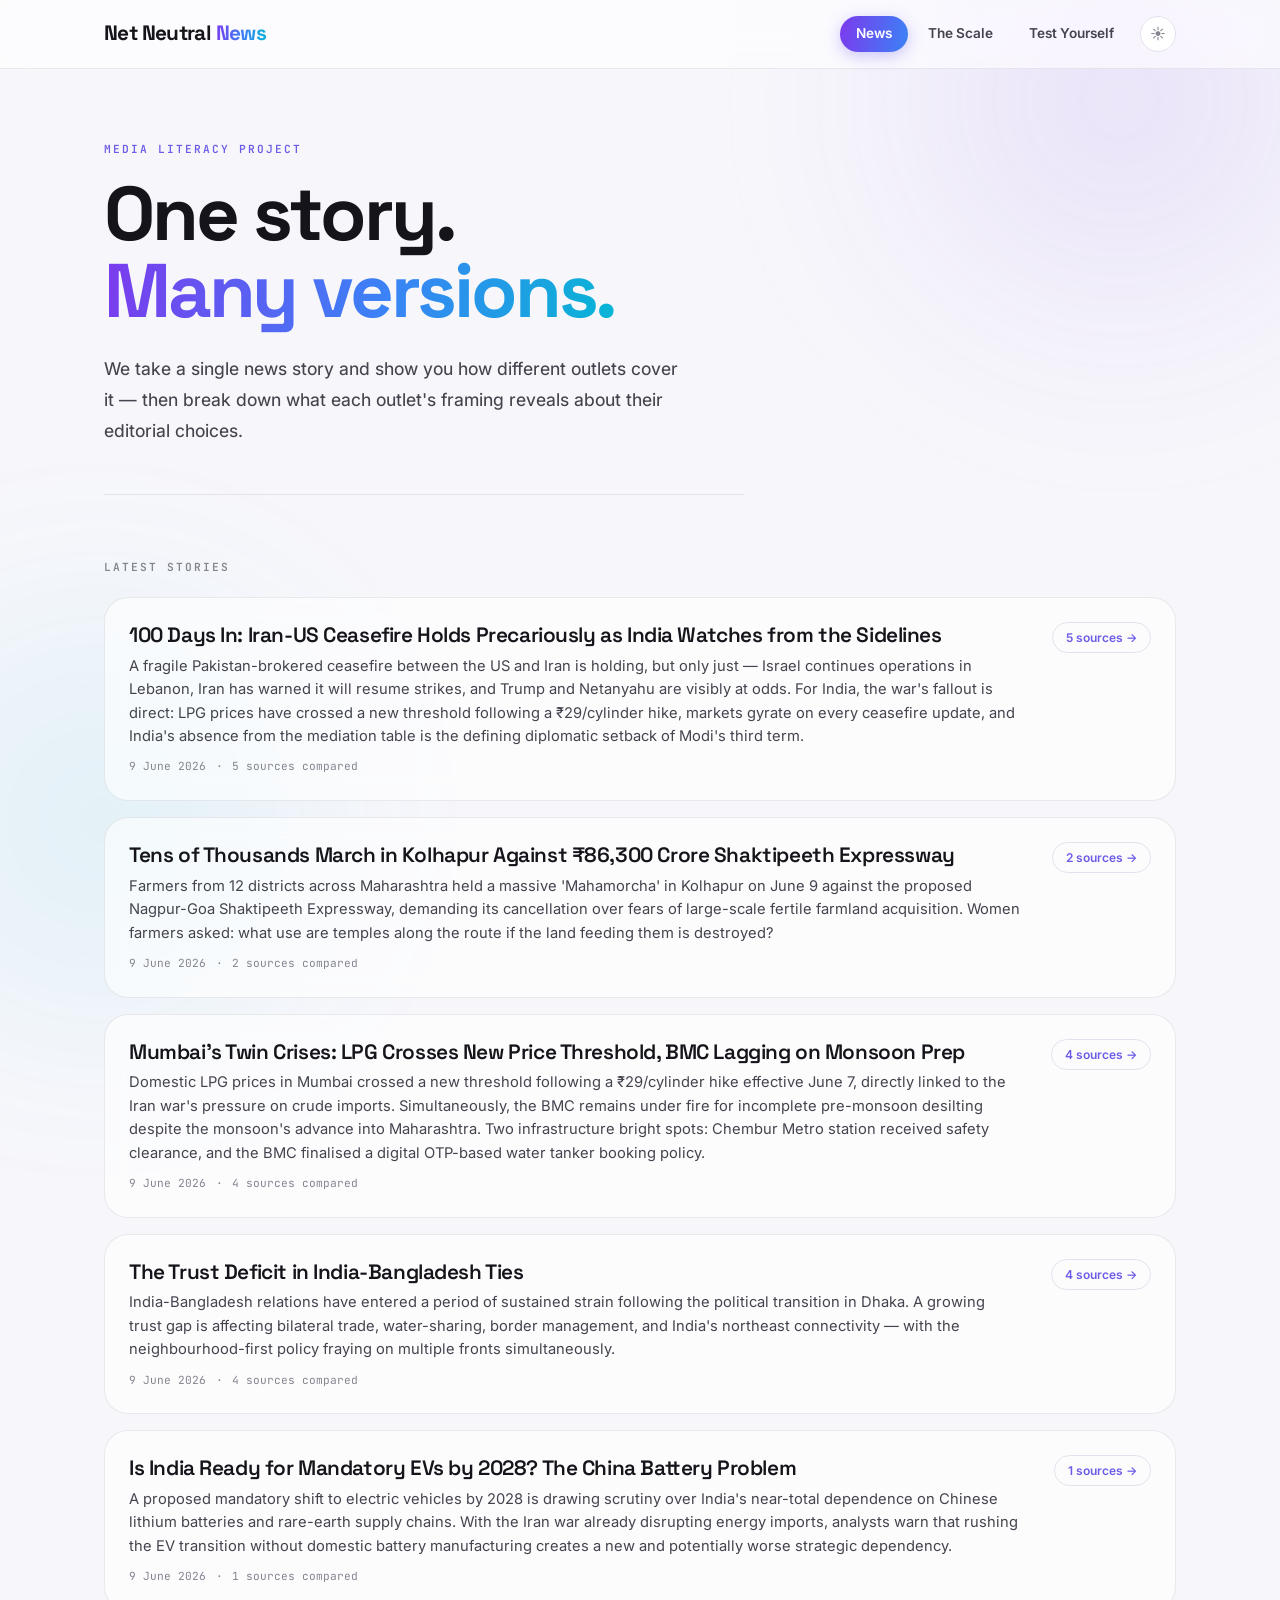
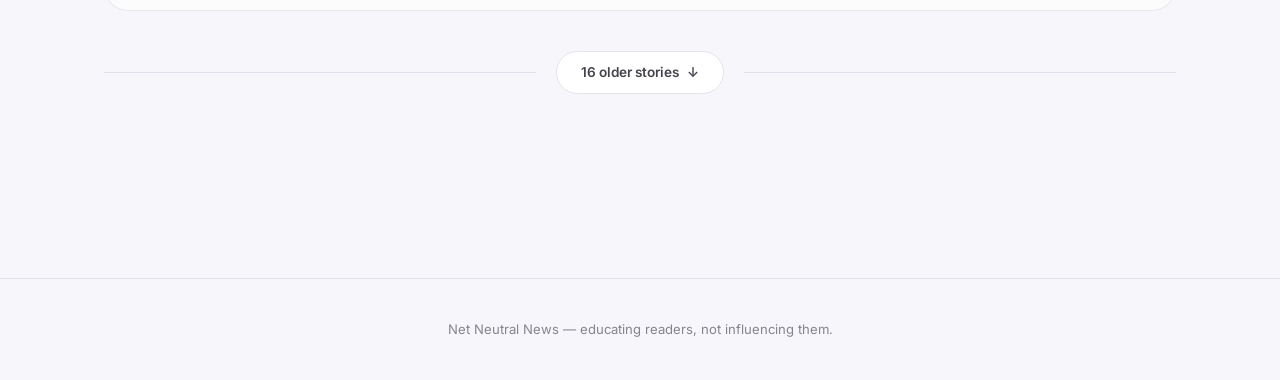
==== commit 0a57fb08: "update json" ====
--- a/index.html
+++ b/index.html
@@ -6,6 +6,51 @@
   <title>Net Neutral News</title>
   <meta name="description" content="Understand the news without the bias. Compare coverage. Think critically.">
   <link rel="stylesheet" href="/assets/css/style.css">
+  <style>
+    .recent-label {
+      font-family: var(--font-mono);
+      font-size: 0.7rem;
+      font-weight: 600;
+      letter-spacing: 0.18em;
+      text-transform: uppercase;
+      color: var(--ink-3);
+      margin-bottom: 1.25rem;
+    }
+    .load-more-bar {
+      display: flex;
+      align-items: center;
+      gap: 1.25rem;
+      margin: 2.5rem 0 1rem;
+    }
+    .load-more-bar .rule { flex: 1; height: 1px; background: var(--rule); }
+    #load-more-btn {
+      display: flex;
+      align-items: center;
+      gap: 0.5rem;
+      padding: 0.6rem 1.5rem;
+      border: 1.5px solid var(--rule);
+      border-radius: var(--r-full);
+      font-family: var(--font-ui);
+      font-size: 0.85rem;
+      font-weight: 600;
+      color: var(--ink-2);
+      cursor: pointer;
+      background: var(--paper-2);
+      transition: all 0.2s;
+      white-space: nowrap;
+    }
+    #load-more-btn:hover {
+      border-color: var(--accent);
+      color: var(--accent);
+    }
+    #load-more-btn .arrow {
+      display: inline-block;
+      transition: transform 0.25s;
+    }
+    #load-more-btn.open .arrow { transform: rotate(180deg); }
+    #older-stories { display: none; }
+    #older-stories.visible { display: block; }
+  </style>
 </head>
 <body>
   <div id="navbar-slot"></div>
@@ -31,23 +76,35 @@
   <script>
     renderSiteChrome('home');
 
-    const CATEGORY_ORDER = ['Geopolitical', 'Economy', 'Maharashtra', 'Mumbai', 'Template'];
+    const RECENT_COUNT = 5;
+
+    function storyCardHTML(s) {
+      return `
+        <a class="story-card" href="/news/?slug=${encodeURIComponent(s.slug)}">
+          <div class="story-card-inner">
+            <div style="flex:1;">
+              <h2>${escapeHTML(s.title)}</h2>
+              <p class="summary">${escapeHTML(s.summary)}</p>
+              <div class="meta">
+                <span>${formatDate(s.date)}</span>
+                <span>·</span>
+                <span>${(s.coverages || []).length} sources compared</span>
+              </div>
+            </div>
+            <span class="source-count">${(s.coverages || []).length} sources →</span>
+          </div>
+        </a>`;
+    }
 
     (async function () {
       const listEl = document.getElementById('stories-list');
       try {
         const slugs = await loadJSON('stories/index.json');
-        console.log('Loaded slugs:', slugs);
-
-        if (!slugs.length) {
-          listEl.innerHTML = '<p class="empty">No stories yet.</p>';
-          return;
-        }
+        if (!slugs.length) { listEl.innerHTML = '<p class="empty">No stories yet.</p>'; return; }
 
         const results = await Promise.allSettled(
           slugs.map(s => loadJSON('stories/' + s + '.json'))
         );
-
         const stories = results
           .map((r, i) => {
             if (r.status === 'rejected') { console.warn('Failed:', slugs[i], r.reason); return null; }
@@ -55,49 +112,44 @@
           })
           .filter(Boolean);
 
-        console.log('Stories loaded:', stories.length);
-
-        if (!stories.length) {
-          listEl.innerHTML = '<p class="empty">No stories could be loaded.</p>';
-          return;
-        }
+        if (!stories.length) { listEl.innerHTML = '<p class="empty">No stories could be loaded.</p>'; return; }
 
         stories.sort((a, b) => new Date(b.date) - new Date(a.date));
 
-        const grouped = {};
-        for (const s of stories) {
-          const cat = s.category || 'Other';
-          if (!grouped[cat]) grouped[cat] = [];
-          grouped[cat].push(s);
+        const recent = stories.slice(0, RECENT_COUNT);
+        const older  = stories.slice(RECENT_COUNT);
+
+        let html = `<p class="recent-label">Latest stories</p>`;
+        html += recent.map(storyCardHTML).join('');
+
+        if (older.length) {
+          html += `
+            <div class="load-more-bar">
+              <div class="rule"></div>
+              <button id="load-more-btn">
+                <span>${older.length} older stories</span>
+                <span class="arrow">↓</span>
+              </button>
+              <div class="rule"></div>
+            </div>
+            <div id="older-stories">
+              ${older.map(storyCardHTML).join('')}
+            </div>`;
         }
 
-        const cats = [
-          ...CATEGORY_ORDER.filter(c => grouped[c]),
-          ...Object.keys(grouped).filter(c => !CATEGORY_ORDER.includes(c))
-        ];
+        listEl.innerHTML = html;
 
-        listEl.innerHTML = cats.map(cat => `
-          <div class="section-divider">
-            <span class="section-divider-label">${escapeHTML(cat)}</span>
-            <span class="section-divider-rule"></span>
-          </div>
-          ${grouped[cat].map(s => `
-            <a class="story-card" href="/news/?slug=${encodeURIComponent(s.slug)}">
-              <div class="story-card-inner">
-                <div style="flex:1;">
-                  <h2>${escapeHTML(s.title)}</h2>
-                  <p class="summary">${escapeHTML(s.summary)}</p>
-                  <div class="meta">
-                    <span>${formatDate(s.date)}</span>
-                    <span class="dot">·</span>
-                    <span>${(s.coverages || []).length} sources compared</span>
-                  </div>
-                </div>
-                <span class="source-count">${(s.coverages || []).length} sources →</span>
-              </div>
-            </a>
-          `).join('')}
-        `).join('');
+        const btn   = document.getElementById('load-more-btn');
+        const panel = document.getElementById('older-stories');
+        if (btn && panel) {
+          btn.addEventListener('click', () => {
+            const isOpen = panel.classList.toggle('visible');
+            btn.classList.toggle('open', isOpen);
+            btn.querySelector('span').textContent = isOpen
+              ? 'Show fewer stories'
+              : `${older.length} older stories`;
+          });
+        }
 
       } catch(err) {
         console.error('Loader error:', err);
@@ -106,4 +158,4 @@
     })();
   </script>
 </body>
-</html>
+</html>
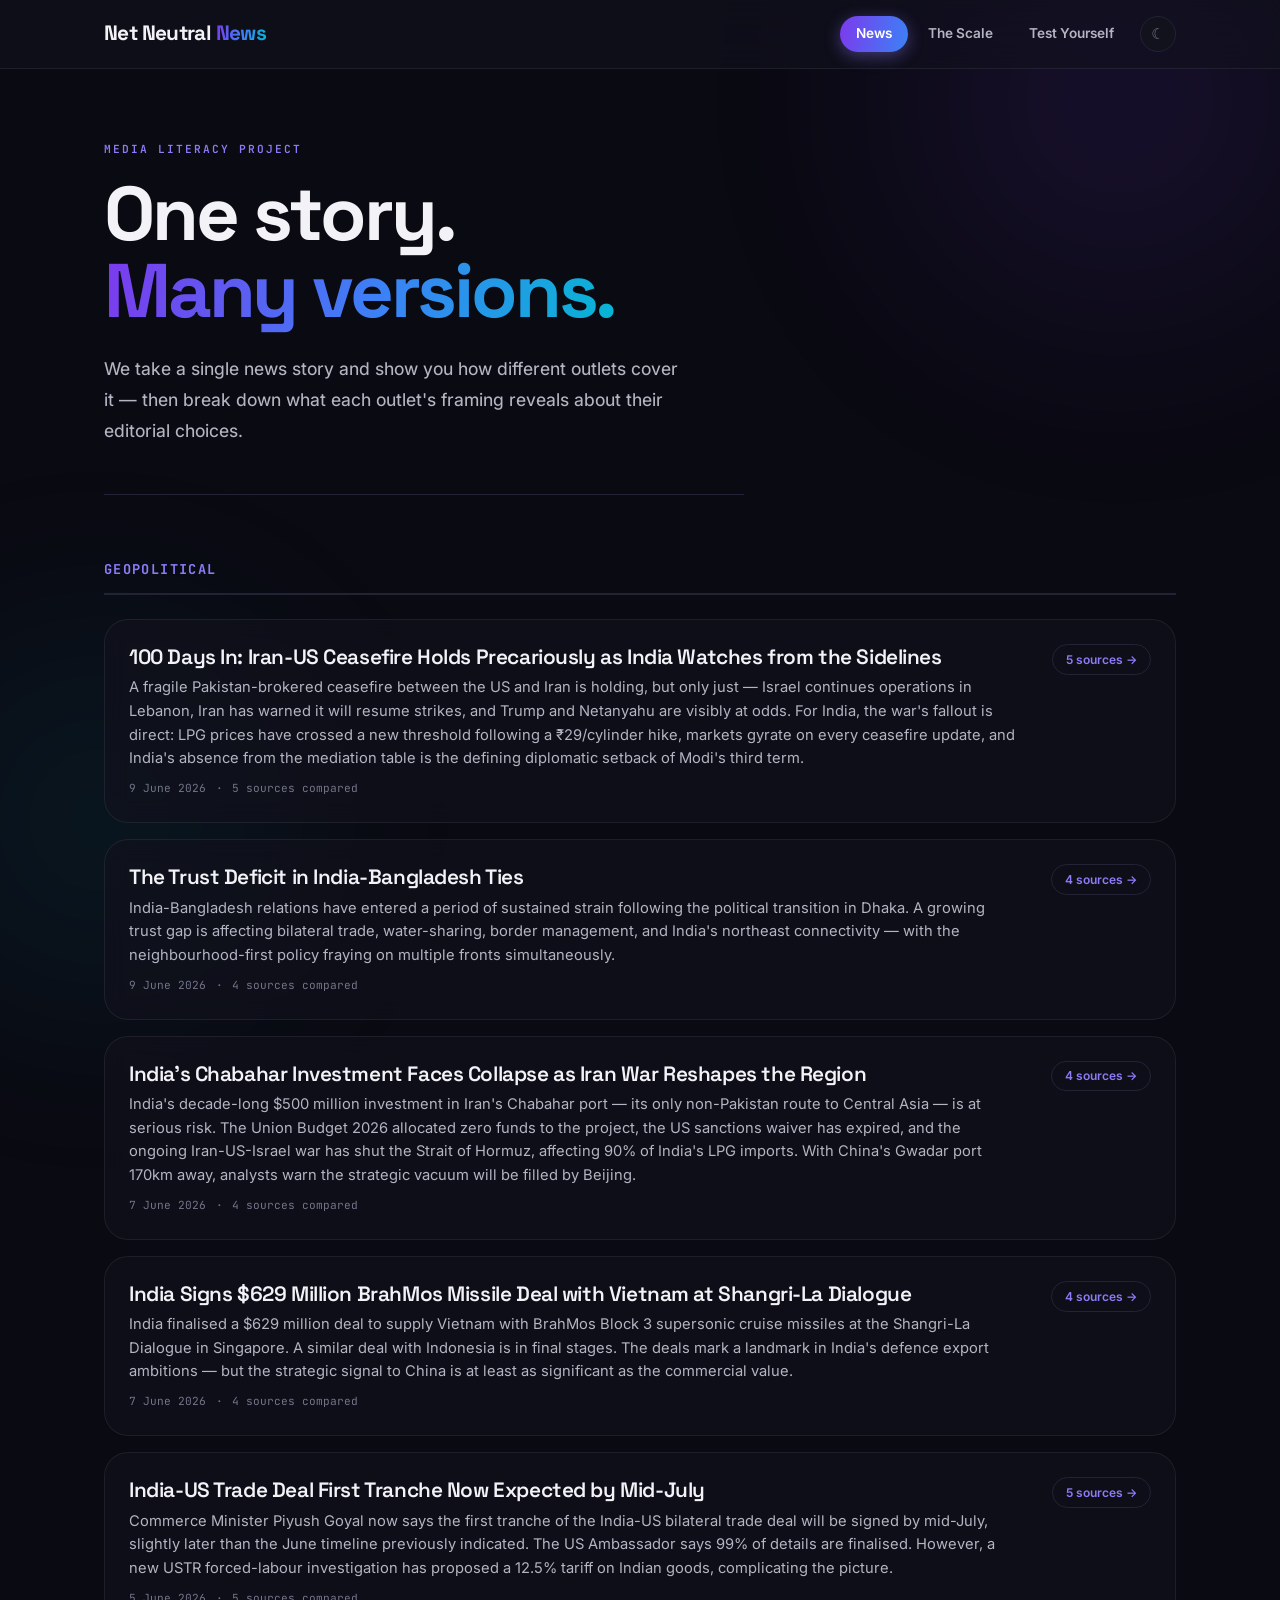
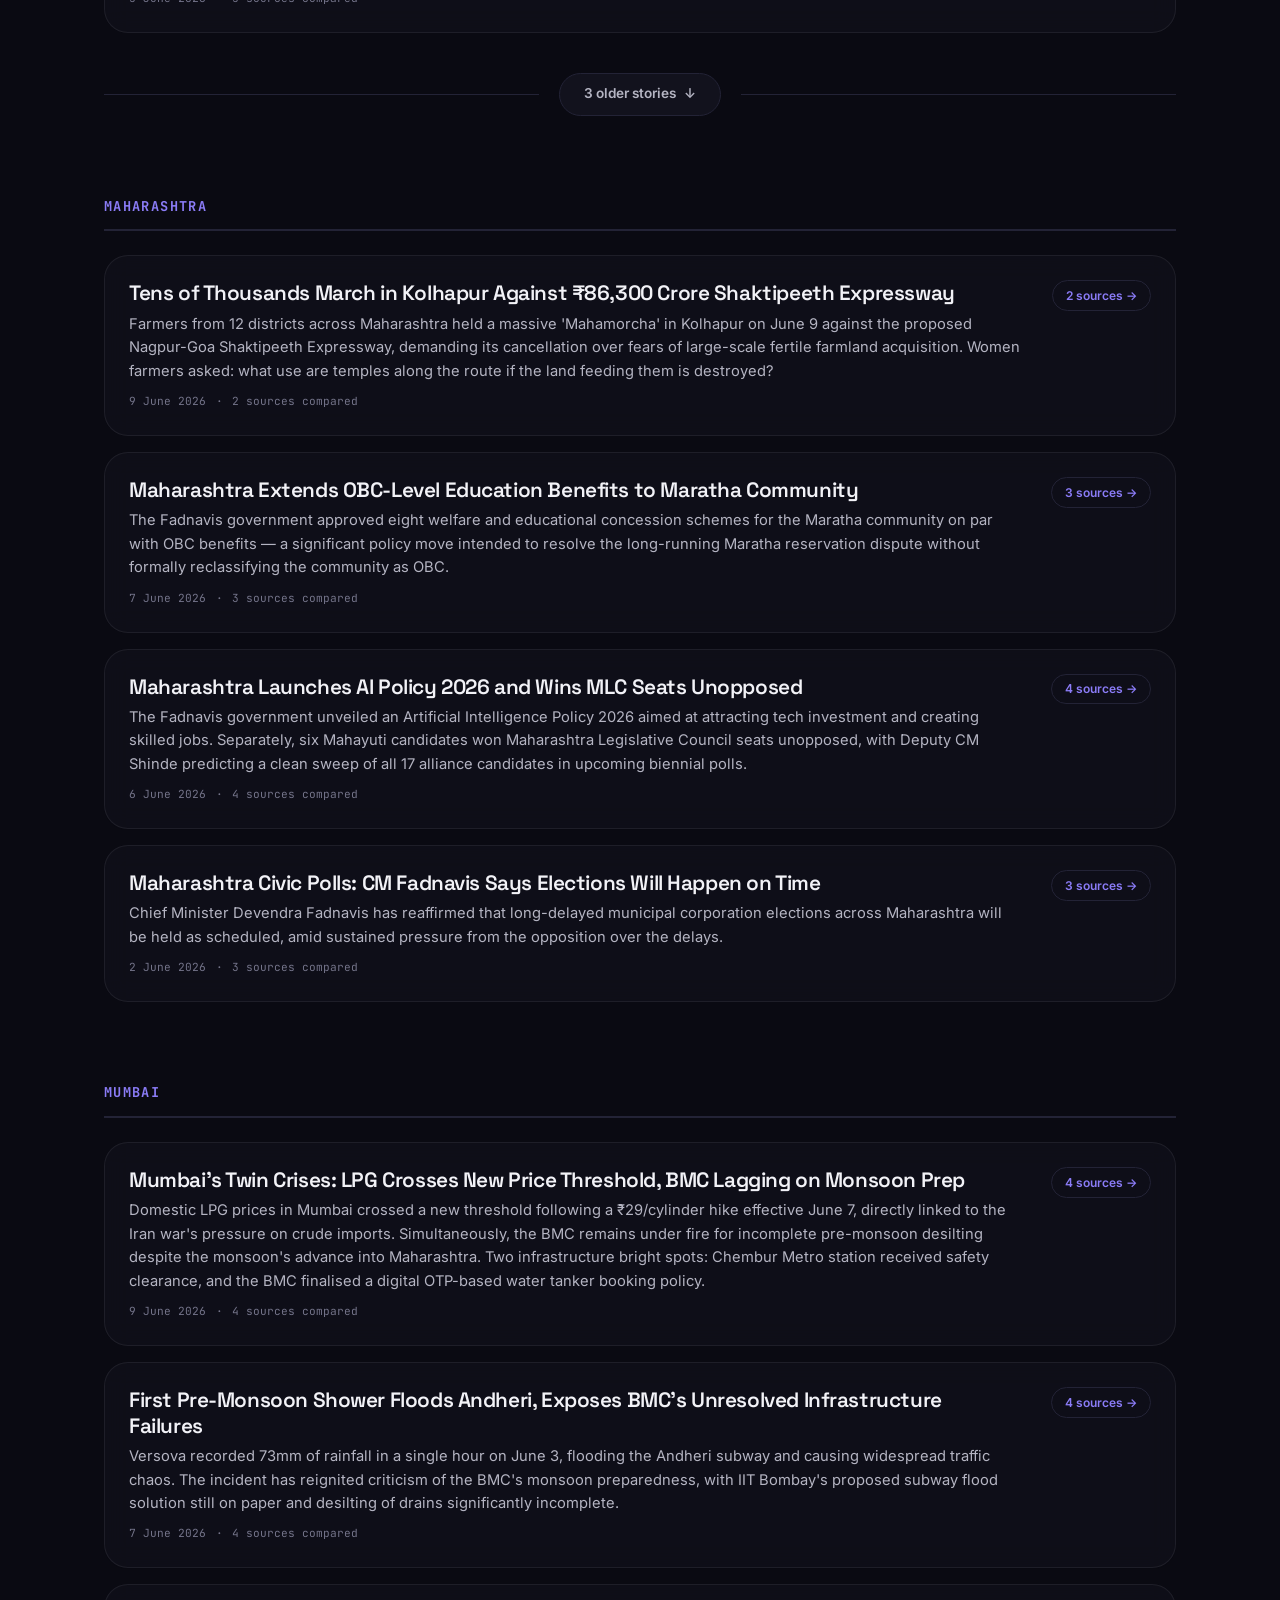
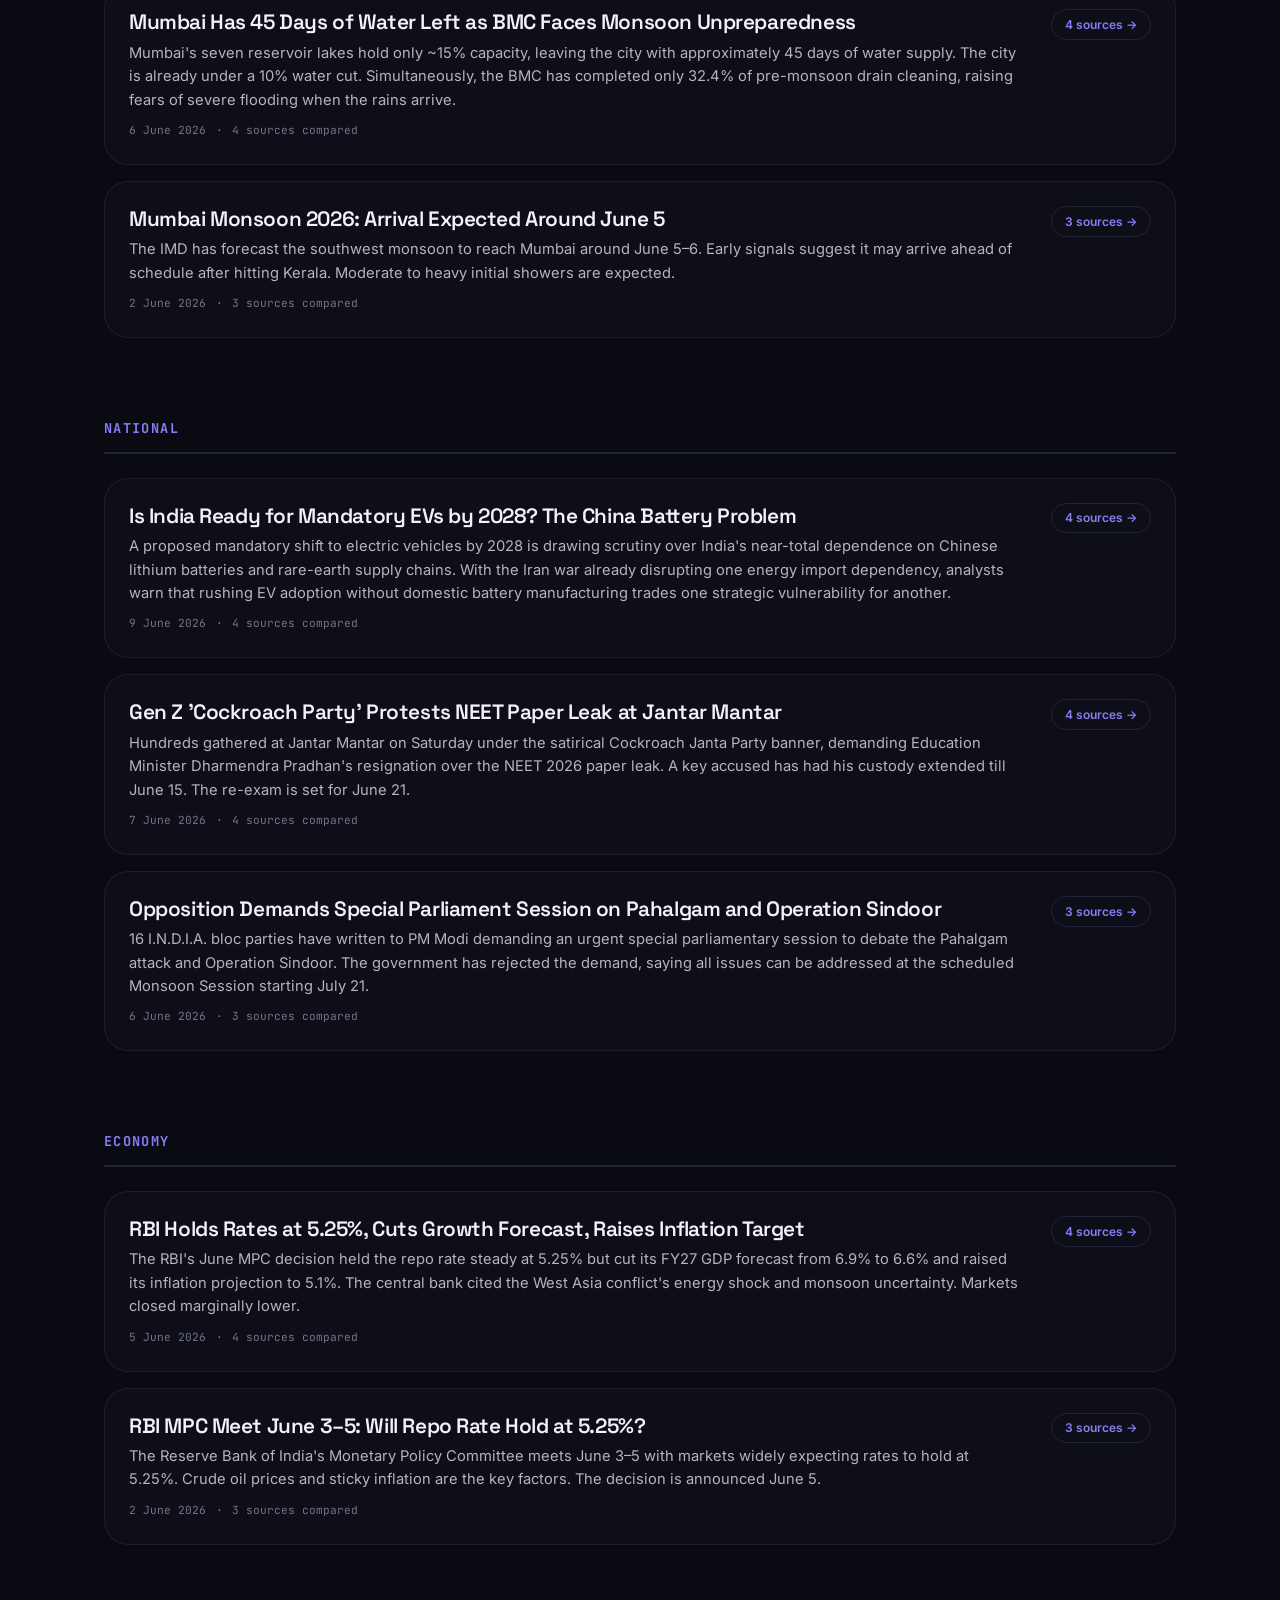
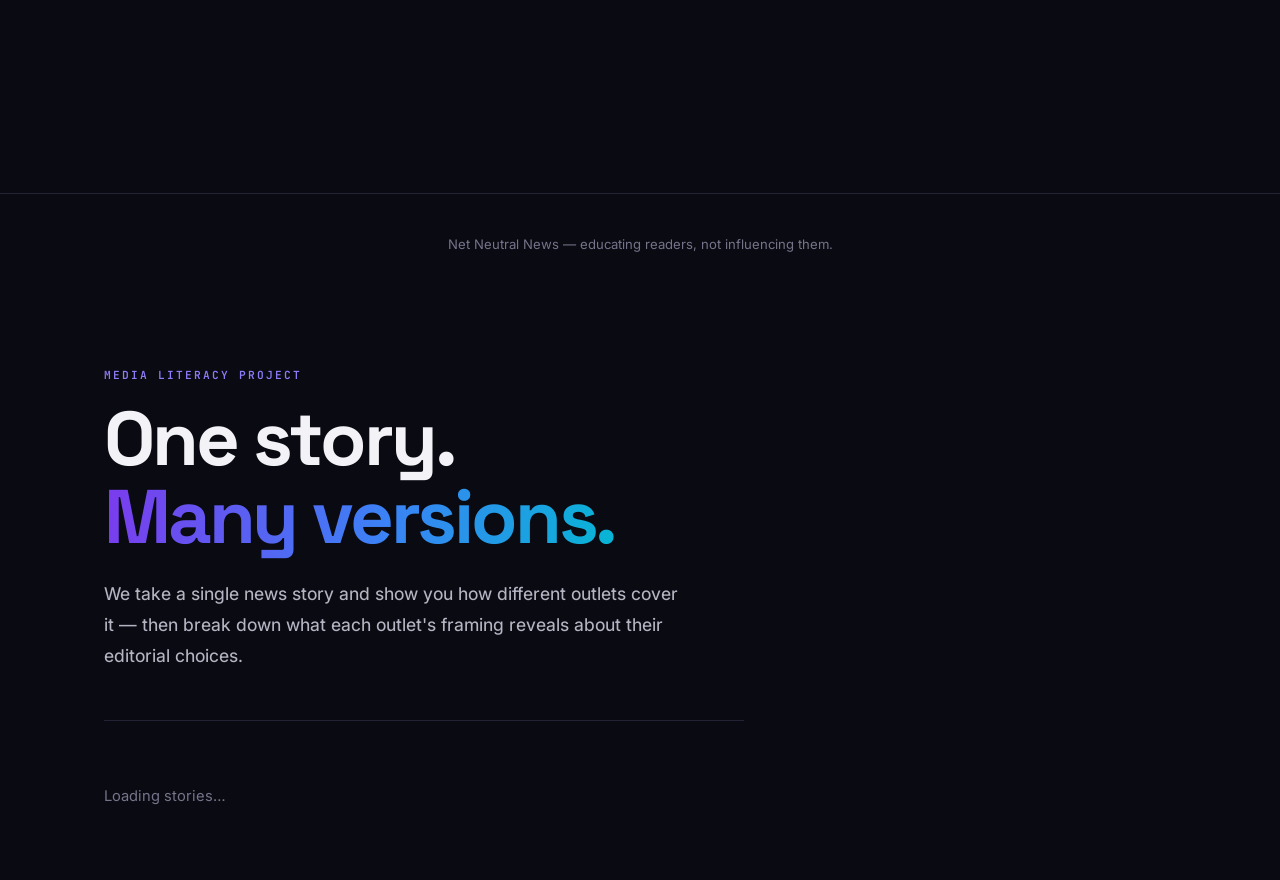
==== commit 4750c350: "Update index.html" ====
--- a/index.html
+++ b/index.html
@@ -1,4 +1,200 @@
 <!DOCTYPE html>
+<html lang="en">
+<head>
+  <meta charset="UTF-8">
+  <meta name="viewport" content="width=device-width, initial-scale=1.0">
+  <title>Net Neutral News</title>
+  <meta name="description" content="Understand the news without the bias. Compare coverage. Think critically.">
+  <link rel="stylesheet" href="/assets/css/style.css">
+  <style>
+    .category-section {
+      margin-bottom: 5rem;
+    }
+    .domain-label {
+      font-family: var(--font-mono);
+      font-size: 0.85rem;
+      font-weight: 700;
+      letter-spacing: 0.1em;
+      text-transform: uppercase;
+      color: var(--accent);
+      border-bottom: 2px solid var(--rule);
+      padding-bottom: 0.75rem;
+      margin-bottom: 1.5rem;
+    }
+    .load-more-bar {
+      display: flex;
+      align-items: center;
+      gap: 1.25rem;
+      margin: 2.5rem 0 1rem;
+    }
+    .load-more-bar .rule { flex: 1; height: 1px; background: var(--rule); }
+    .load-more-btn {
+      display: flex;
+      align-items: center;
+      gap: 0.5rem;
+      padding: 0.6rem 1.5rem;
+      border: 1.5px solid var(--rule);
+      border-radius: var(--r-full);
+      font-family: var(--font-ui);
+      font-size: 0.85rem;
+      font-weight: 600;
+      color: var(--ink-2);
+      cursor: pointer;
+      background: var(--paper-2);
+      transition: all 0.2s;
+      white-space: nowrap;
+    }
+    .load-more-btn:hover {
+      border-color: var(--accent);
+      color: var(--accent);
+    }
+    .load-more-btn .arrow {
+      display: inline-block;
+      transition: transform 0.25s;
+    }
+    .load-more-btn.open .arrow { transform: rotate(180deg); }
+    .older-stories { display: none; }
+    .older-stories.visible { display: block; }
+  </style>
+</head>
+<body>
+  <div id="navbar-slot"></div>
+
+  <div class="container">
+    <div style="max-width:40rem; margin-bottom:4rem; padding-bottom:3rem; border-bottom:1px solid var(--rule);">
+      <p class="eyebrow eyebrow-accent">Media Literacy Project</p>
+      <h1 class="hero">One story.<br><span class="grad-text">Many versions.</span></h1>
+      <p class="lede">
+        We take a single news story and show you how different outlets cover it —
+        then break down what each outlet's framing reveals about their editorial choices.
+      </p>
+    </div>
+
+    <div id="stories-list">
+      <p class="empty">Loading stories…</p>
+    </div>
+  </div>
+
+  <div id="footer-slot"></div>
+
+  <script src="/assets/js/site.js"></script>
+  <script>
+    renderSiteChrome('home');
+
+    const RECENT_COUNT = 5;
+
+    function storyCardHTML(s) {
+      return `
+        <a class="story-card" href="/news/?slug=${encodeURIComponent(s.slug)}">
+          <div class="story-card-inner">
+            <div style="flex:1;">
+              <h2>${escapeHTML(s.title)}</h2>
+              <p class="summary">${escapeHTML(s.summary)}</p>
+              <div class="meta">
+                <span>${formatDate(s.date)}</span>
+                <span>·</span>
+                <span>${(s.coverages || []).length} sources compared</span>
+              </div>
+            </div>
+            <span class="source-count">${(s.coverages || []).length} sources →</span>
+          </div>
+        </a>`;
+    }
+
+    (async function () {
+      const listEl = document.getElementById('stories-list');
+      try {
+        const slugs = await loadJSON('stories/index.json');
+        if (!slugs.length) { listEl.innerHTML = '<p class="empty">No stories yet.</p>'; return; }
+
+        const results = await Promise.allSettled(
+          slugs.map(s => loadJSON('stories/' + s + '.json'))
+        );
+        const stories = results
+          .map((r, i) => {
+            if (r.status === 'rejected') { console.warn('Failed:', slugs[i], r.reason); return null; }
+            return r.value;
+          })
+          .filter(Boolean);
+
+        if (!stories.length) { listEl.innerHTML = '<p class="empty">No stories could be loaded.</p>'; return; }
+
+        // Sort all stories globally by date (newest first)
+        stories.sort((a, b) => new Date(b.date) - new Date(a.date));
+
+        // Group stories by domain/category
+        const groupedStories = {};
+        stories.forEach(story => {
+          const category = story.category || 'Other';
+          if (!groupedStories[category]) {
+            groupedStories[category] = [];
+          }
+          groupedStories[category].push(story);
+        });
+
+        let html = '';
+
+        // Build the HTML for each category
+        for (const [category, catStories] of Object.entries(groupedStories)) {
+          const recent = catStories.slice(0, RECENT_COUNT);
+          const older  = catStories.slice(RECENT_COUNT);
+          
+          // Create a safe ID for the toggle panel
+          const safeCatId = category.replace(/[^a-zA-Z0-9]/g, '-').toLowerCase();
+
+          html += `<div class="category-section">`;
+          html += `<h2 class="domain-label">${escapeHTML(category)}</h2>`;
+          
+          // Add the up-to 5 recent stories
+          html += recent.map(storyCardHTML).join('');
+
+          // Add load more button & hidden panel if there are more than 5 stories
+          if (older.length > 0) {
+            html += `
+              <div class="load-more-bar">
+                <div class="rule"></div>
+                <button class="load-more-btn" data-target="older-${safeCatId}" data-count="${older.length}">
+                  <span class="btn-text">${older.length} older stories</span>
+                  <span class="arrow">↓</span>
+                </button>
+                <div class="rule"></div>
+              </div>
+              <div id="older-${safeCatId}" class="older-stories">
+                ${older.map(storyCardHTML).join('')}
+              </div>`;
+          }
+          
+          html += `</div>`;
+        }
+
+        listEl.innerHTML = html;
+
+        // Attach event listeners to all load-more buttons
+        const buttons = document.querySelectorAll('.load-more-btn');
+        buttons.forEach(btn => {
+          btn.addEventListener('click', () => {
+            const targetId = btn.getAttribute('data-target');
+            const panel = document.getElementById(targetId);
+            const count = btn.getAttribute('data-count');
+            
+            if (panel) {
+              const isOpen = panel.classList.toggle('visible');
+              btn.classList.toggle('open', isOpen);
+              btn.querySelector('.btn-text').textContent = isOpen
+                ? 'Show fewer stories'
+                : `${count} older stories`;
+            }
+          });
+        });
+
+      } catch(err) {
+        console.error('Loader error:', err);
+        listEl.innerHTML = '<p class="empty">Error: ' + escapeHTML(err.message) + '</p>';
+      }
+    })();
+  </script>
+</body>
+</html><!DOCTYPE html>
 <html lang="en">
 <head>
   <meta charset="UTF-8">
@@ -158,4 +354,4 @@
     })();
   </script>
 </body>
-</html>+</html>
--- a/assets/css/style.css
+++ b/assets/css/style.css
@@ -6,7 +6,6 @@
    ════════════════════════════════════════════════════════════════ */
 
 :root {
-  /* light mode (secondary) */
   --ink:      #14141a;
   --ink-2:    #44444e;
   --ink-3:    #84848f;
@@ -676,7 +675,6 @@
 }
 .quiz-explanation p { font-size: 0.92rem; line-height: 1.7; color: var(--ink-2); }
 
-/* Mode cards */
 .mode-chooser { display: grid; grid-template-columns: 1fr 1fr; gap: 1.25rem; }
 @media (max-width: 580px) { .mode-chooser { grid-template-columns: 1fr; } }
 .mode-card {
@@ -702,7 +700,6 @@
 }
 .mode-card p { font-size: 0.92rem; color: var(--ink-2); line-height: 1.65; }
 
-/* Quiz result */
 .quiz-result { text-align: center; }
 .quiz-score {
   font-family: var(--font-display);
--- a/assets/css/style.css
+++ b/assets/css/style.css
@@ -6,7 +6,6 @@
    ════════════════════════════════════════════════════════════════ */
 
 :root {
-  /* light mode (secondary) */
   --ink:      #14141a;
   --ink-2:    #44444e;
   --ink-3:    #84848f;
@@ -676,7 +675,6 @@
 }
 .quiz-explanation p { font-size: 0.92rem; line-height: 1.7; color: var(--ink-2); }
 
-/* Mode cards */
 .mode-chooser { display: grid; grid-template-columns: 1fr 1fr; gap: 1.25rem; }
 @media (max-width: 580px) { .mode-chooser { grid-template-columns: 1fr; } }
 .mode-card {
@@ -702,7 +700,6 @@
 }
 .mode-card p { font-size: 0.92rem; color: var(--ink-2); line-height: 1.65; }
 
-/* Quiz result */
 .quiz-result { text-align: center; }
 .quiz-score {
   font-family: var(--font-display);
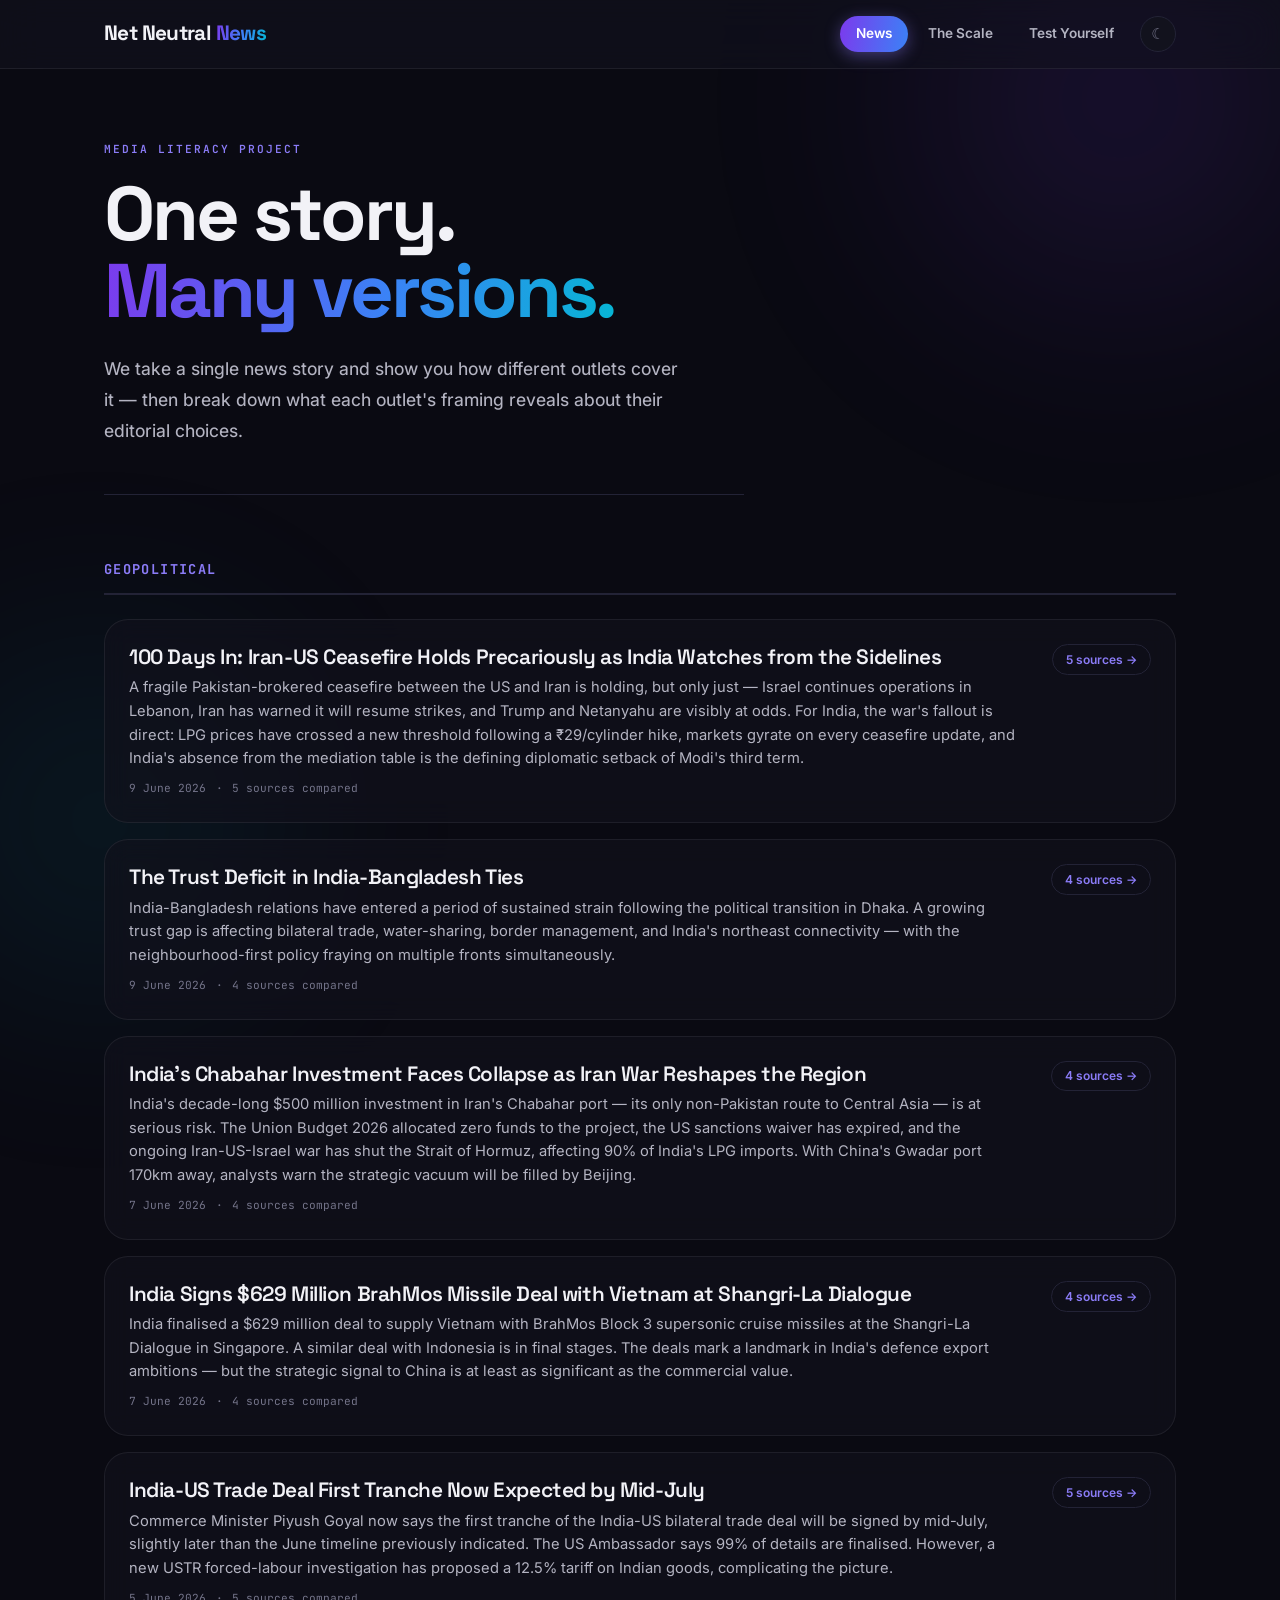
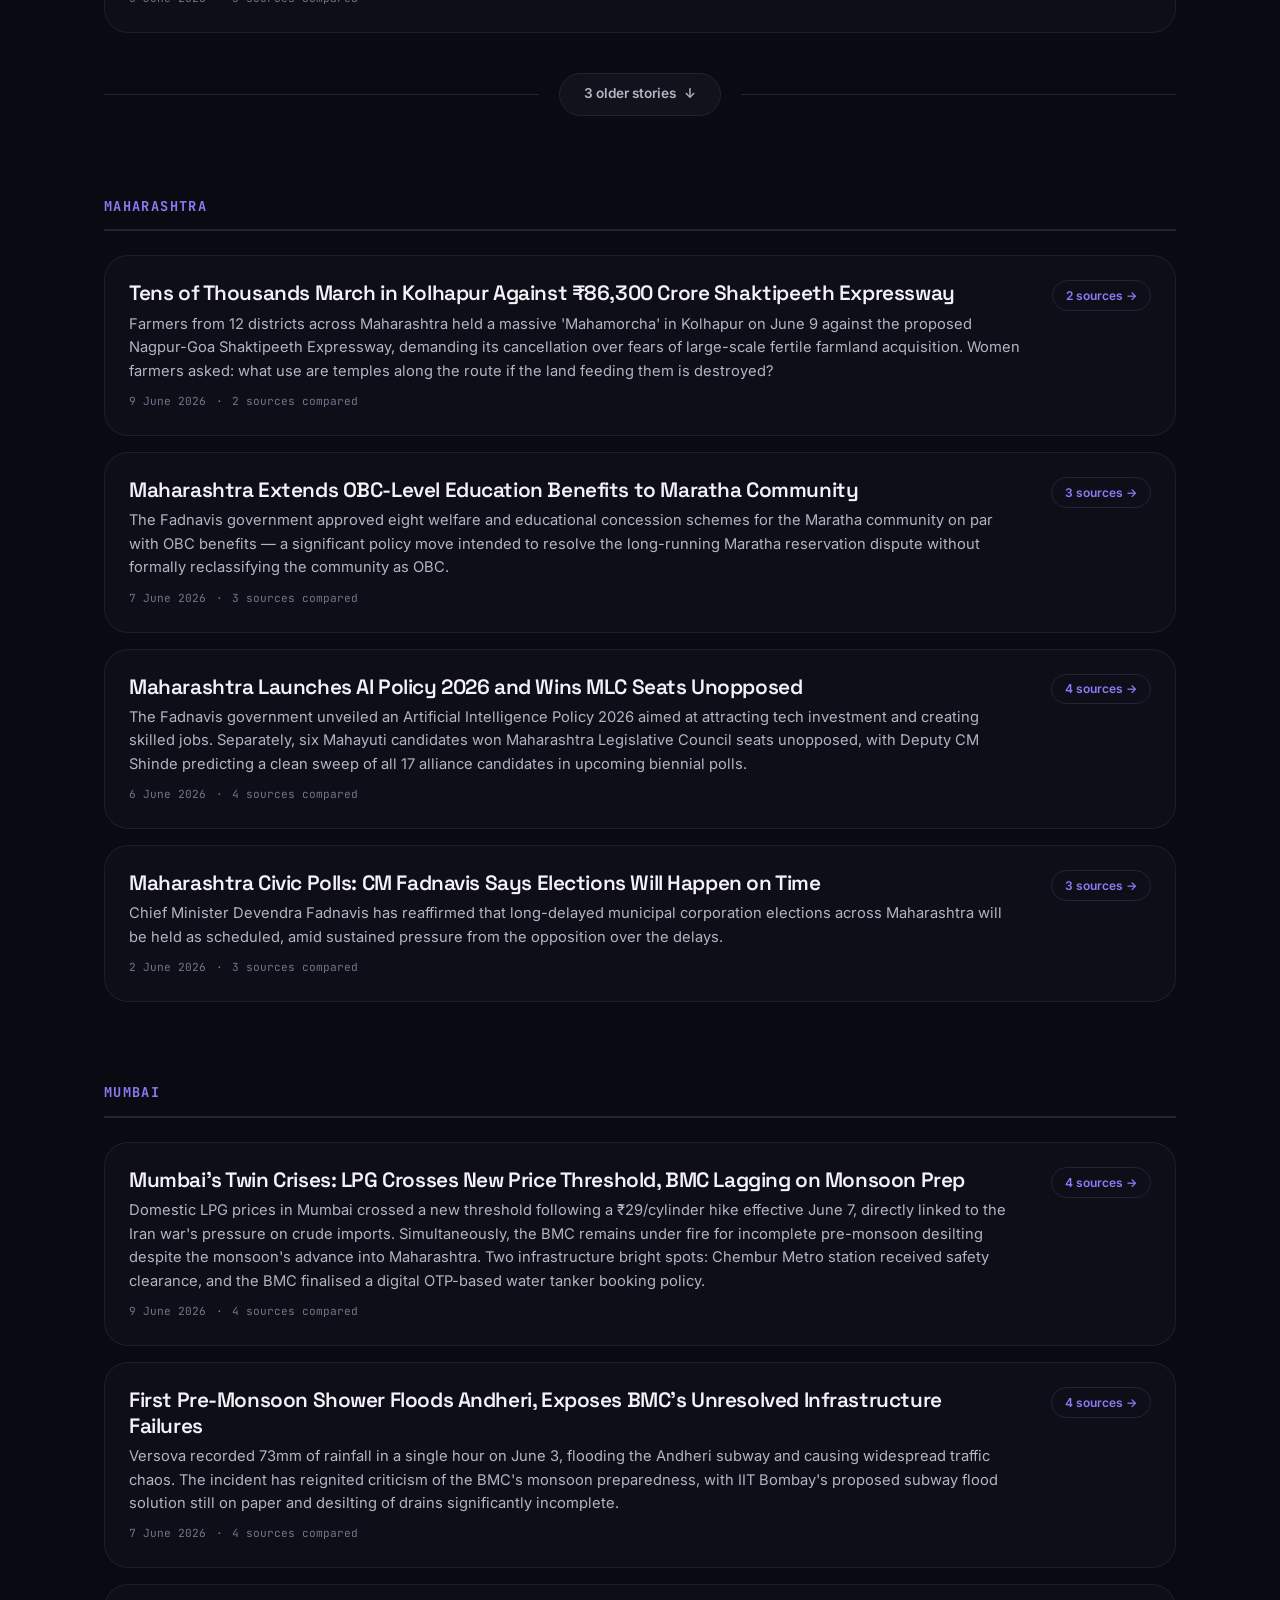
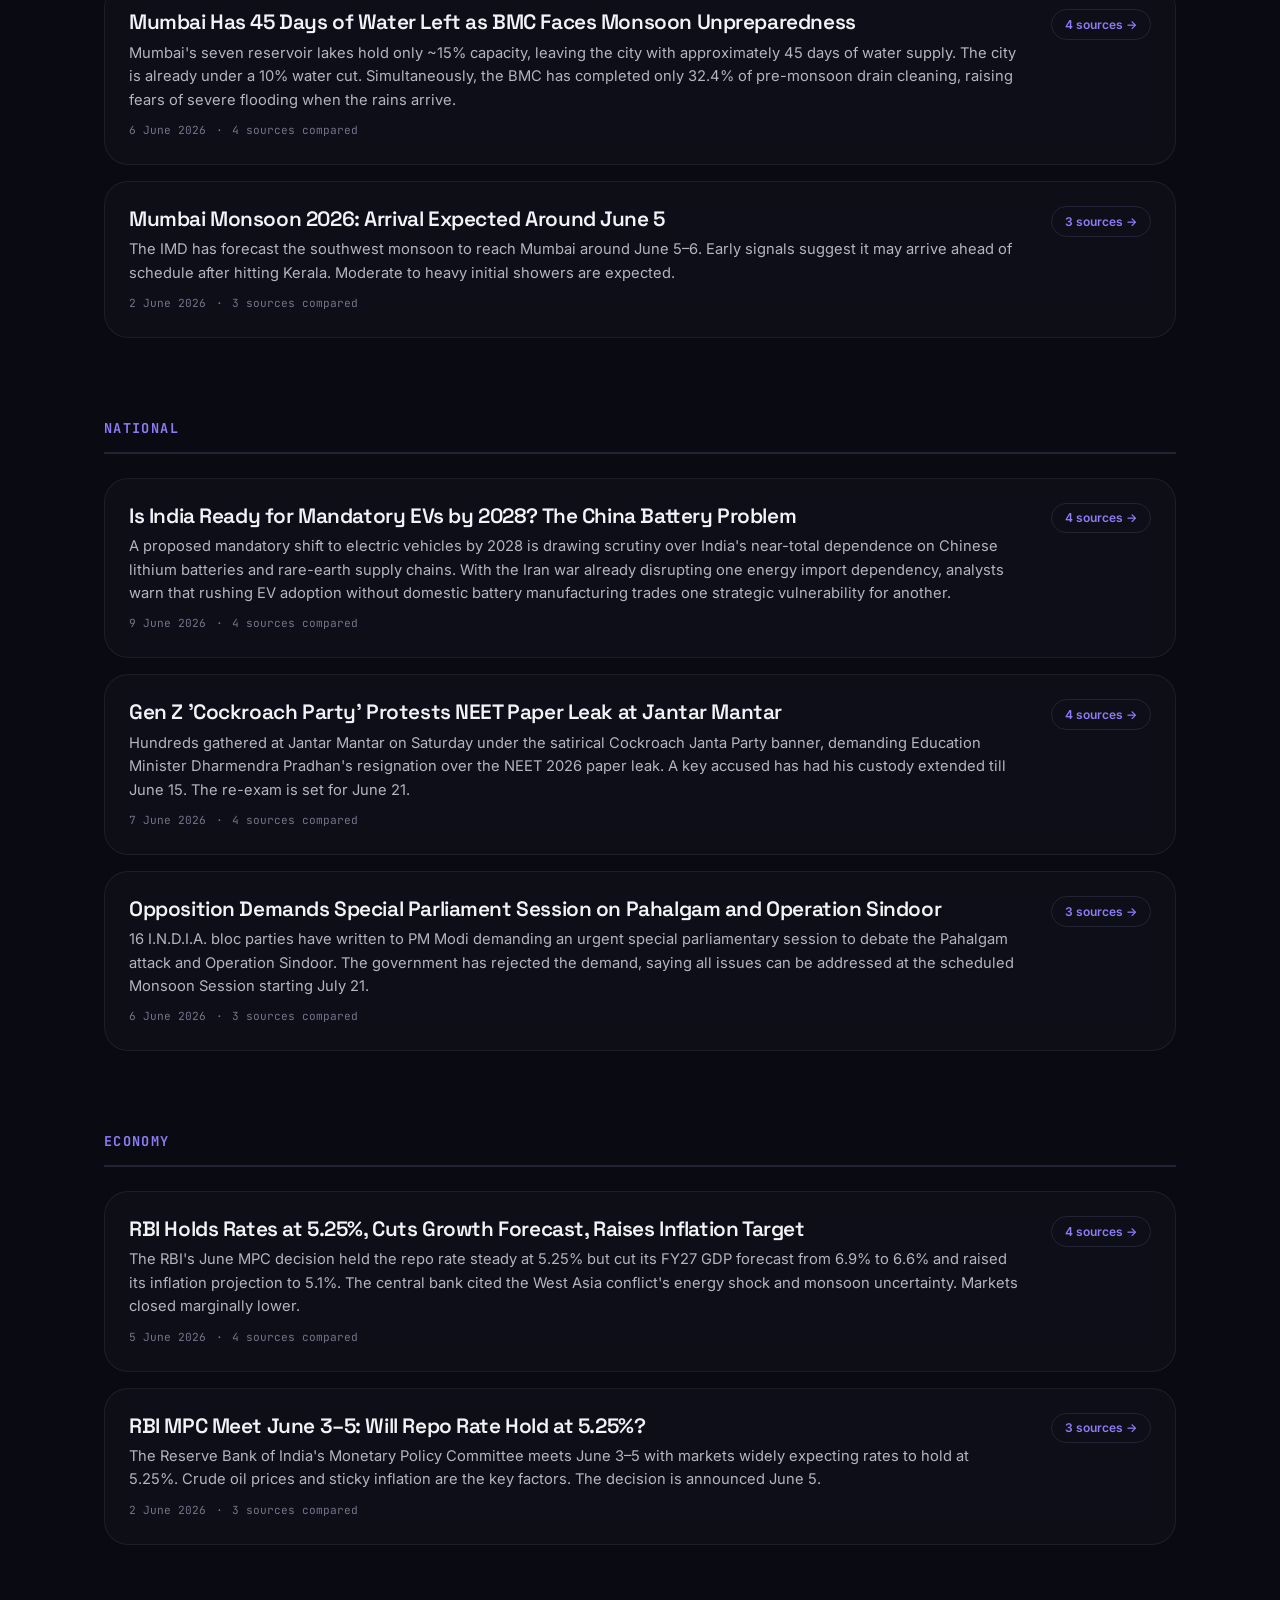
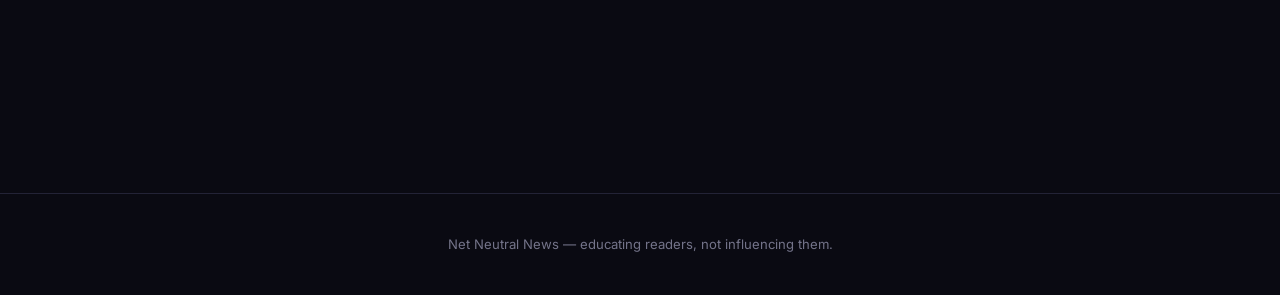
==== commit 16d7daab: "Update index.html" ====
--- a/index.html
+++ b/index.html
@@ -194,164 +194,4 @@
     })();
   </script>
 </body>
-</html><!DOCTYPE html>
-<html lang="en">
-<head>
-  <meta charset="UTF-8">
-  <meta name="viewport" content="width=device-width, initial-scale=1.0">
-  <title>Net Neutral News</title>
-  <meta name="description" content="Understand the news without the bias. Compare coverage. Think critically.">
-  <link rel="stylesheet" href="/assets/css/style.css">
-  <style>
-    .recent-label {
-      font-family: var(--font-mono);
-      font-size: 0.7rem;
-      font-weight: 600;
-      letter-spacing: 0.18em;
-      text-transform: uppercase;
-      color: var(--ink-3);
-      margin-bottom: 1.25rem;
-    }
-    .load-more-bar {
-      display: flex;
-      align-items: center;
-      gap: 1.25rem;
-      margin: 2.5rem 0 1rem;
-    }
-    .load-more-bar .rule { flex: 1; height: 1px; background: var(--rule); }
-    #load-more-btn {
-      display: flex;
-      align-items: center;
-      gap: 0.5rem;
-      padding: 0.6rem 1.5rem;
-      border: 1.5px solid var(--rule);
-      border-radius: var(--r-full);
-      font-family: var(--font-ui);
-      font-size: 0.85rem;
-      font-weight: 600;
-      color: var(--ink-2);
-      cursor: pointer;
-      background: var(--paper-2);
-      transition: all 0.2s;
-      white-space: nowrap;
-    }
-    #load-more-btn:hover {
-      border-color: var(--accent);
-      color: var(--accent);
-    }
-    #load-more-btn .arrow {
-      display: inline-block;
-      transition: transform 0.25s;
-    }
-    #load-more-btn.open .arrow { transform: rotate(180deg); }
-    #older-stories { display: none; }
-    #older-stories.visible { display: block; }
-  </style>
-</head>
-<body>
-  <div id="navbar-slot"></div>
-
-  <div class="container">
-    <div style="max-width:40rem; margin-bottom:4rem; padding-bottom:3rem; border-bottom:1px solid var(--rule);">
-      <p class="eyebrow eyebrow-accent">Media Literacy Project</p>
-      <h1 class="hero">One story.<br><span class="grad-text">Many versions.</span></h1>
-      <p class="lede">
-        We take a single news story and show you how different outlets cover it —
-        then break down what each outlet's framing reveals about their editorial choices.
-      </p>
-    </div>
-
-    <div id="stories-list">
-      <p class="empty">Loading stories…</p>
-    </div>
-  </div>
-
-  <div id="footer-slot"></div>
-
-  <script src="/assets/js/site.js"></script>
-  <script>
-    renderSiteChrome('home');
-
-    const RECENT_COUNT = 5;
-
-    function storyCardHTML(s) {
-      return `
-        <a class="story-card" href="/news/?slug=${encodeURIComponent(s.slug)}">
-          <div class="story-card-inner">
-            <div style="flex:1;">
-              <h2>${escapeHTML(s.title)}</h2>
-              <p class="summary">${escapeHTML(s.summary)}</p>
-              <div class="meta">
-                <span>${formatDate(s.date)}</span>
-                <span>·</span>
-                <span>${(s.coverages || []).length} sources compared</span>
-              </div>
-            </div>
-            <span class="source-count">${(s.coverages || []).length} sources →</span>
-          </div>
-        </a>`;
-    }
-
-    (async function () {
-      const listEl = document.getElementById('stories-list');
-      try {
-        const slugs = await loadJSON('stories/index.json');
-        if (!slugs.length) { listEl.innerHTML = '<p class="empty">No stories yet.</p>'; return; }
-
-        const results = await Promise.allSettled(
-          slugs.map(s => loadJSON('stories/' + s + '.json'))
-        );
-        const stories = results
-          .map((r, i) => {
-            if (r.status === 'rejected') { console.warn('Failed:', slugs[i], r.reason); return null; }
-            return r.value;
-          })
-          .filter(Boolean);
-
-        if (!stories.length) { listEl.innerHTML = '<p class="empty">No stories could be loaded.</p>'; return; }
-
-        stories.sort((a, b) => new Date(b.date) - new Date(a.date));
-
-        const recent = stories.slice(0, RECENT_COUNT);
-        const older  = stories.slice(RECENT_COUNT);
-
-        let html = `<p class="recent-label">Latest stories</p>`;
-        html += recent.map(storyCardHTML).join('');
-
-        if (older.length) {
-          html += `
-            <div class="load-more-bar">
-              <div class="rule"></div>
-              <button id="load-more-btn">
-                <span>${older.length} older stories</span>
-                <span class="arrow">↓</span>
-              </button>
-              <div class="rule"></div>
-            </div>
-            <div id="older-stories">
-              ${older.map(storyCardHTML).join('')}
-            </div>`;
-        }
-
-        listEl.innerHTML = html;
-
-        const btn   = document.getElementById('load-more-btn');
-        const panel = document.getElementById('older-stories');
-        if (btn && panel) {
-          btn.addEventListener('click', () => {
-            const isOpen = panel.classList.toggle('visible');
-            btn.classList.toggle('open', isOpen);
-            btn.querySelector('span').textContent = isOpen
-              ? 'Show fewer stories'
-              : `${older.length} older stories`;
-          });
-        }
-
-      } catch(err) {
-        console.error('Loader error:', err);
-        listEl.innerHTML = '<p class="empty">Error: ' + escapeHTML(err.message) + '</p>';
-      }
-    })();
-  </script>
-</body>
 </html>
